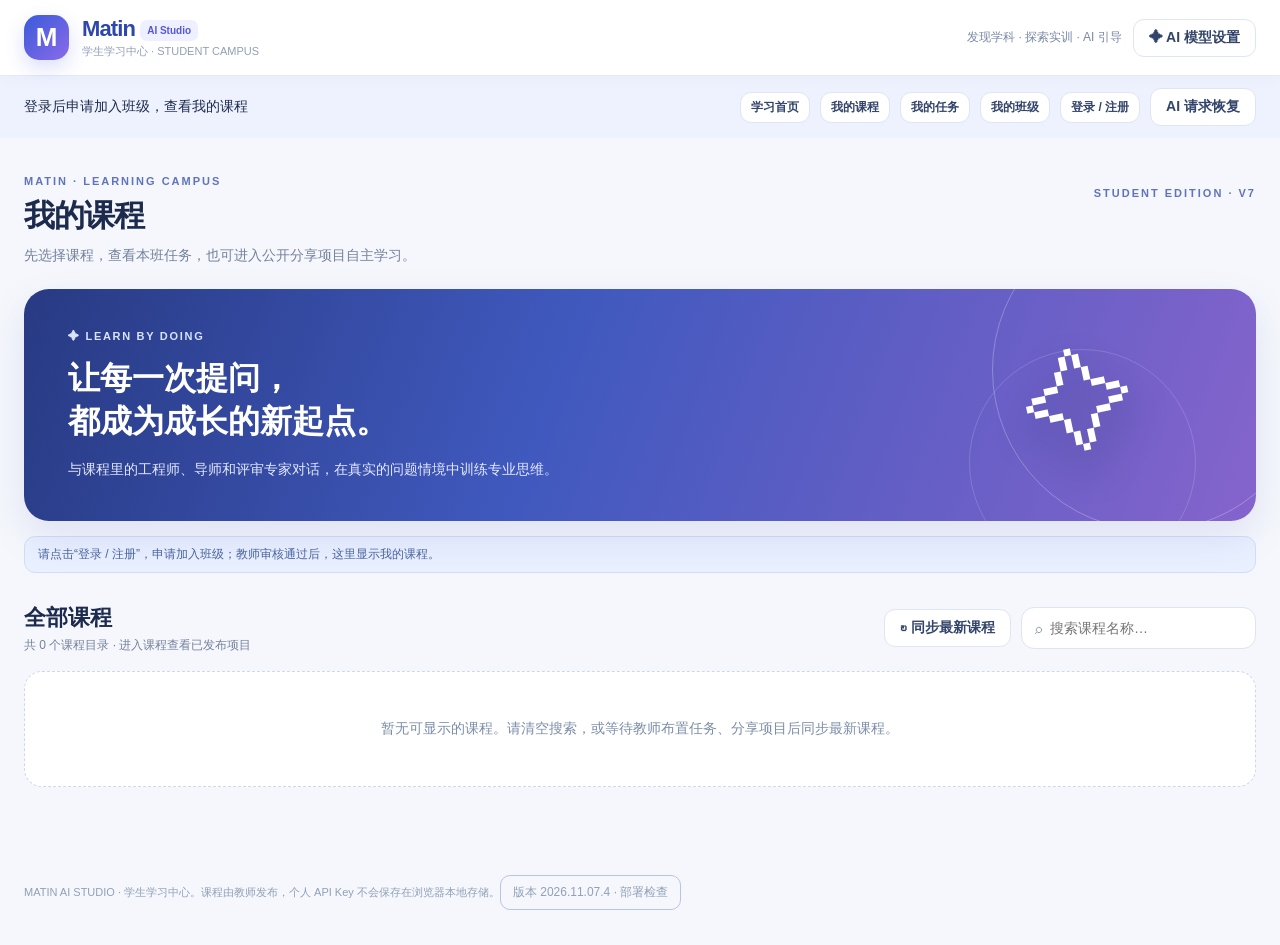
==== index.html @ a39abe10 "教师管理入口修复" ====
<!DOCTYPE html>
<html lang="zh-CN">
<head>
<meta charset="UTF-8"/><meta name="viewport" content="width=device-width,initial-scale=1"/>
<meta name="description" content="Matin AI Studio 学生课程中心：按学科选择课程，与 AI 教学角色交互学习"/>
<title>Matin AI Studio · 学生学习中心</title>
<style>
:root{--navy:#101a33;--indigo:#4a5de6;--violet:#7965e9;--teal:#069f9d;--bg:#f5f7fc;--line:#e4e9f5;--muted:#74829c;--ink:#1c2b4d;--white:#fff;--soft:#f1f4ff}
*{box-sizing:border-box}html{scroll-behavior:smooth}body{margin:0;background:var(--bg);color:var(--ink);font-family:Inter,-apple-system,BlinkMacSystemFont,"Segoe UI","Microsoft YaHei",sans-serif;font-size:14px}button,input,textarea,select{font:inherit}button{cursor:pointer}button:disabled{opacity:.5;cursor:not-allowed}a{text-decoration:none;color:inherit} .hidden{display:none!important}
#run-review-report[hidden],#run-review-notice[hidden],#submit-task-report[hidden]{display:none!important}
button:focus-visible,a:focus-visible,input:focus-visible,textarea:focus-visible,select:focus-visible{outline:3px solid #9daaff;outline-offset:2px}
.header{height:76px;background:#fff;border-bottom:1px solid var(--line);display:flex;align-items:center;justify-content:space-between;padding:0 max(24px,calc((100vw - 1380px)/2));gap:20px;position:sticky;top:0;z-index:20;box-shadow:0 6px 16px #202e4905}
.brand{display:flex;align-items:center;gap:13px}.brand-icon{width:45px;height:45px;background:linear-gradient(135deg,#385bda,#8b6aea);border-radius:15px;display:grid;place-items:center;color:#fff;font-size:26px;font-weight:900;box-shadow:0 8px 19px #4658e531}.brand strong{font-size:22px;letter-spacing:-.9px;color:#2d47ac}.brand strong small{font-size:10px;letter-spacing:0;background:#eef0ff;color:#5557d5;padding:5px 7px;border-radius:7px;vertical-align:middle}.brand-sub{font-size:11px;color:#91a0b5;margin-top:2px}.header-right{display:flex;align-items:center;gap:11px}.header-note{font-size:12px;color:#7888a4}.btn{display:inline-flex;align-items:center;justify-content:center;gap:8px;min-height:38px;padding:9px 15px;border-radius:11px;border:1px solid #dfe5f3;background:#fff;color:#33446b;font-weight:650;transition:.18s}.btn:hover{border-color:#bbc7f6;background:#f7f9ff;transform:translateY(-1px)}.btn.primary{background:#435be2;color:white;border-color:#435be2;box-shadow:0 7px 16px #435be225}.btn.primary:hover{background:#334ccd}.btn.soft{background:#eef1ff;color:#4558c9;border-color:#e3e7ff}.btn.tiny{font-size:12px;padding:6px 10px;min-height:31px}.btn.ghost{background:transparent;border:0;box-shadow:none}
.container{max-width:1380px;margin:auto;padding:34px 24px 80px}.page-intro{display:flex;align-items:flex-start;justify-content:space-between;gap:15px;margin-bottom:22px}.eyebrow{color:#6073bd;font-size:11px;letter-spacing:2px;font-weight:800;text-transform:uppercase}.page-intro h1{font-size:31px;letter-spacing:-1px;margin:7px 0}.page-intro p{color:var(--muted);margin:0;line-height:1.65}
.hero{position:relative;overflow:hidden;border-radius:25px;padding:38px 44px;min-height:224px;display:flex;align-items:center;justify-content:space-between;color:white;background:linear-gradient(110deg,#283a83 0%,#4059be 43%,#8564cc 100%);box-shadow:0 16px 38px #5262b322}.hero:before,.hero:after{content:"";position:absolute;border:1px solid #ffffff43;border-radius:50%;width:320px;height:320px;right:-58px;top:-80px}.hero:after{right:60px;top:60px;width:225px;height:225px;border-color:#ffffff28}.hero-copy{max-width:580px;position:relative;z-index:1}.hero-badge{font-size:11px;letter-spacing:1.7px;color:#d8e3ff;font-weight:800}.hero h2{font-size:32px;line-height:1.35;margin:14px 0}.hero p{color:#e4e9ff;line-height:1.8;max-width:490px;margin:0}.hero-art{font-size:110px;position:relative;z-index:1;text-shadow:0 20px 40px #0d204674;transform:rotate(-12deg);margin-right:75px}
.layout{display:grid;grid-template-columns:250px minmax(0,1fr);gap:24px;margin-top:30px}.subjects{position:sticky;top:99px;align-self:start;padding:20px 15px;background:white;border-radius:19px;border:1px solid var(--line);box-shadow:0 8px 30px #24366a08}.sidebar-title{display:flex;justify-content:space-between;padding:0 9px 15px;font-weight:850}.sidebar-title small{font-size:11px;color:#8e9bb5}.subject-list{display:flex;flex-direction:column;gap:6px}.subject-item{display:flex;align-items:center;justify-content:space-between;gap:10px;background:transparent;border:0;color:#687897;padding:12px;border-radius:11px;text-align:left;width:100%;font-weight:650}.subject-item:hover{background:#f4f6ff}.subject-item.active{background:#eaf0ff;color:#3652ce}.subject-item .subject-count{color:#8da0c4;font-size:11px;font-weight:750}.aside-info{margin-top:22px;border-top:1px solid var(--line);padding:18px 7px 1px;color:#7f8da7;font-size:12px;line-height:1.7}
.course-area{min-width:0}.courses-header{display:flex;align-items:center;justify-content:space-between;gap:15px;margin-bottom:17px;flex-wrap:wrap}.courses-header h2{font-size:22px;margin:0}.courses-header p{margin:4px 0 0;color:var(--muted);font-size:12px}.search{display:flex;align-items:center;gap:8px;background:#fff;border:1px solid #dde4f2;border-radius:13px;padding:0 13px;min-width:235px;color:#8190ab}.search input{border:0;outline:0;padding:12px 0;width:100%;background:transparent;color:#28375b}
.course-grid{display:grid;grid-template-columns:repeat(2,minmax(0,1fr));gap:18px}.course-card{background:white;border:1px solid var(--line);border-radius:19px;overflow:hidden;display:flex;flex-direction:column;box-shadow:0 6px 21px #1b2d6709;transition:.2s}.course-card:hover{transform:translateY(-3px);box-shadow:0 14px 30px #1b2d6715}.course-cover{min-height:134px;padding:18px 22px;background:linear-gradient(135deg,#4964df,#8076da);color:#fff;display:flex;flex-direction:column;justify-content:space-between}.course-card:nth-child(4n+2) .course-cover{background:linear-gradient(135deg,#0e9a9c,#4aa8c8)}.course-card:nth-child(4n+3) .course-cover{background:linear-gradient(135deg,#5862a6,#ab80ce)}.course-card:nth-child(4n+4) .course-cover{background:linear-gradient(135deg,#ba7463,#d19a71)}.cover-top{display:flex;justify-content:space-between;gap:8px;font-size:11px}.cover-tag{border:1px solid #ffffff66;background:#ffffff24;padding:5px 9px;border-radius:99px;max-width:80%;overflow:hidden;text-overflow:ellipsis;white-space:nowrap}.course-cover strong{font-size:20px;line-height:1.5;max-width:95%}.course-body{padding:19px 22px;flex:1;display:flex;flex-direction:column}.course-desc{font-size:13px;color:#667791;line-height:1.8;min-height:55px;margin:0 0 14px}.course-meta{display:flex;gap:15px;flex-wrap:wrap;color:#8b9ab1;font-size:12px}.course-foot{flex-wrap:wrap;margin-top:auto;padding-top:18px;display:flex;align-items:center;justify-content:space-between;gap:12px}.progress-text{flex-basis:100%;overflow-wrap:anywhere;font-size:12px;color:#7890a7}.empty{padding:48px;text-align:center;background:#fff;border:1px dashed #ccd8f0;border-radius:18px;color:#7c8da8;grid-column:1/-1}
.status-line{padding:9px 13px;margin:15px 0 0;background:#e9f0ff;border:1px solid #d1ddfb;color:#4a64a0;border-radius:11px;font-size:12px}.status-line.warning{background:#fff5e9;border-color:#f4ddbd;color:#986423}
.runtime-header{display:flex;align-items:center;justify-content:space-between;gap:15px;margin-bottom:20px}.runtime-header h2{font-size:22px;margin:3px 0 0}.runtime-header small{color:var(--muted)}.runtime-layout{display:grid;grid-template-columns:330px minmax(0,1fr);gap:22px;min-height:calc(100vh - 180px);align-items:start}.runtime-left{background:white;border:1px solid var(--line);border-radius:20px;padding:23px;display:flex;flex-direction:column;gap:19px;max-height:calc(100vh - 175px);overflow:auto;position:sticky;top:94px}.slot{border-bottom:1px solid #edf0f7;padding-bottom:18px}.slot:last-child{border:0;padding-bottom:0}.section-label{font-size:11px;color:#8c9bb3;font-weight:800;margin:0 0 9px;letter-spacing:.4px}.slot h3{font-size:17px;margin:0 0 9px}.slot p{line-height:1.85;color:#70809b;font-size:13px;margin:0}.role-card{background:linear-gradient(140deg,#edf1ff,#f3f5ff);border:1px solid #e4e8ff;border-radius:12px;padding:16px}.role-card h3{color:#344ab0}.progress-nodes{display:flex;flex-direction:column;gap:8px}.progress-node{border-radius:10px;background:#f6f8fc;padding:10px;font-size:12px;color:#73819b}.progress-node.current{background:#e9efff;color:#3a53bb;font-weight:800}.progress-node.done{background:#edf9f7;color:#117b73}.score-panel{background:#fbfcff;border:1px solid #e3e9fb;padding:14px;border-radius:13px}.score-large{font-size:29px;font-weight:900;color:#4157ce}.criteria{font-size:12px;line-height:1.8;color:#637393}.branches{display:flex;flex-direction:column;gap:9px}.branch{display:block;width:100%;text-align:left;padding:12px;background:#f2f6ff;color:#3356a5;border:1px solid #d8e3f8;border-radius:10px;font-size:12px;line-height:1.8}.branch small{display:block;font-size:11px;color:#7d91ac}.branch:not(:disabled):hover{background:#e3ebff}.branch:disabled{background:#f7f7f9;border-color:#eef0f4;color:#96a2b3}
.chat-shell{display:flex;flex-direction:column;background:white;border:1px solid var(--line);border-radius:20px;overflow:hidden;height:calc(100vh - 175px);min-height:610px;box-shadow:0 6px 30px #24366a08}.chat-top{padding:19px 22px;border-bottom:1px solid var(--line);display:flex;align-items:center;justify-content:space-between;gap:12px}.chat-title{display:flex;align-items:center;gap:12px}.chat-avatar{display:grid;place-items:center;width:38px;height:38px;border-radius:13px;color:white;font-size:20px;background:linear-gradient(135deg,#465de8,#9b78f0)}.chat-title strong{display:block}.chat-title small{font-size:11px;color:#91a0b5;margin-top:4px;display:block}.chat-feed{flex:1;min-height:220px;padding:21px;overflow:auto;display:flex;flex-direction:column;gap:19px;background:#f9faff}.msg{display:flex;flex-direction:column;align-items:flex-start;max-width:86%;gap:6px}.msg.user{align-self:flex-end;align-items:flex-end}.sender{font-size:11px;font-weight:800;color:#5f73ca;padding:0 5px}.msg-text{padding:12px 16px;white-space:pre-wrap;line-height:1.8;border-radius:15px 15px 15px 3px;background:#fff;border:1px solid #e6ebf6;color:#344365;overflow-wrap:anywhere;box-shadow:0 4px 11px #263a6710}.msg.user .msg-text{background:#4c5ee0;color:#fff;border-color:#4c5ee0;border-radius:15px 15px 3px 15px}.msg.system .msg-text{background:#eff5ff;color:#4b69a1;border:1px dashed #ccdaf7}.chat-form{padding:16px 20px;border-top:1px solid #e9edf6;background:white}.input-row{display:flex;align-items:flex-end;gap:9px}.input-row textarea{flex:1;resize:vertical;min-height:68px;max-height:145px;border-radius:12px;background:#fcfdff;border:1px solid #d9e2f1;padding:12px 14px;outline:none;color:#28385a}.input-row textarea:focus{border-color:#8296ef;box-shadow:0 0 0 3px #e4e9ff}.input-note{font-size:11px;color:#8c9bb2;line-height:1.6;margin:9px 0 0}
.modal-layer{position:fixed;inset:0;background:#0e1c39a8;display:grid;place-items:center;padding:16px;z-index:30}.modal{width:100%;max-width:520px;background:white;border:1px solid #e7eaf2;border-radius:22px;padding:24px;box-shadow:0 30px 90px #101a3355;max-height:95vh;overflow:auto}.modal h2{font-size:20px;margin:0 0 8px}.modal p{color:#7a8aa5;font-size:12px;line-height:1.7}.field{display:flex;flex-direction:column;gap:6px;margin:14px 0}.field label{font-size:12px;font-weight:750;color:#596a8b}.field input,.field select{padding:12px;border:1px solid #dce3f1;border-radius:10px;background:#fff;color:#283960;min-width:0;width:100%}.modal-footer{display:flex;justify-content:flex-end;gap:10px;flex-wrap:wrap;margin-top:22px}.toast{position:fixed;bottom:25px;right:25px;background:#18284d;color:#fff;padding:13px 20px;box-shadow:0 12px 25px #18284d40;max-width:min(460px,90vw);border-radius:12px;z-index:40;line-height:1.6}.help{font-size:12px;line-height:1.75;color:#8191ac}.student-foot{max-width:1380px;margin:0 auto 35px;padding:0 24px;color:#90a0b7;font-size:11px}
@media(max-width:950px){.course-grid{grid-template-columns:1fr}.layout{grid-template-columns:200px 1fr}.runtime-layout{grid-template-columns:1fr}.runtime-left{position:static;max-height:none}.chat-shell{height:640px}}
@media(max-width:650px){.header{padding:11px 14px;height:auto;flex-wrap:wrap}.brand-icon{width:38px;height:38px}.brand strong{font-size:19px}.brand-sub{font-size:9px}.header-note{display:none}.container{padding:20px 12px 55px}.page-intro h1{font-size:26px}.hero{padding:27px 23px;min-height:192px}.hero h2{font-size:25px}.hero-art{display:none}.layout{display:flex;flex-direction:column;gap:18px;margin-top:18px}.subjects{width:100%;position:static;padding:12px}.sidebar-title{padding:3px 8px 8px}.subject-list{flex-direction:row;overflow-x:auto;padding-bottom:4px}.subject-item{min-width:max-content;gap:9px}.aside-info{display:none}.course-grid{grid-template-columns:1fr}.runtime-header{flex-wrap:wrap}.runtime-left{padding:15px}.chat-shell{min-height:490px;height:70vh}.chat-feed{padding:14px}.msg{max-width:94%}.chat-top{padding:13px}.chat-form{padding:12px}.student-foot{padding:0 13px}}
.page-intro>div{min-width:0;flex:1}@media(max-width:650px){.page-intro>.eyebrow{display:none}.page-intro{margin-bottom:18px}.page-intro h1{font-size:27px}#screen-courses>.layout{margin-top:22px}}

/* Stage actions stay outside the scrolling transcript and the long evaluation sidebar. */
.chat-shell{min-height:640px}.chat-feed{min-height:100px}.chat-top,.chat-form,#learning-save-status,.stage-actions{flex-shrink:0}#learning-cloud{flex-shrink:0;max-height:160px;overflow:auto}
.stage-actions{position:relative;padding:12px 20px 16px;border-top:1px solid #dfe5f5;background:#f8faff;z-index:2}.stage-actions-heading{display:flex;align-items:center;justify-content:space-between;gap:12px;margin-bottom:8px}.stage-actions-heading strong{font-size:12px;color:#516381;overflow:hidden;text-overflow:ellipsis;white-space:nowrap;min-width:0}.stage-details-link{border:0;background:transparent;color:#465bc4;font-size:12px;padding:4px;white-space:nowrap}.stage-next-row{display:flex;align-items:center;gap:16px;justify-content:space-between}.stage-next-copy{min-width:0;flex:1}.stage-next-copy strong{display:block;font-size:14px;overflow-wrap:anywhere}.stage-next-note{color:#687b97;font-size:12px;line-height:1.65;margin:4px 0 0}.stage-next-button{flex-shrink:0;min-height:44px}.stage-feedback-button{border:0;background:transparent;color:#3d53bf;padding:5px 0 0;font-size:12px;text-decoration:underline}.stage-route-chooser{position:relative;flex-shrink:0}.stage-route-chooser>summary{list-style:none;cursor:pointer;user-select:none}.stage-route-chooser>summary::-webkit-details-marker{display:none}.stage-route-list{position:absolute;bottom:calc(100% + 10px);right:0;width:min(420px,calc(100vw - 72px));max-height:min(320px,45dvh);overflow:auto;background:#fff;border:1px solid #dce4f5;border-radius:13px;padding:10px;box-shadow:0 12px 36px #17274d33;display:grid;gap:8px}.stage-route-list .branch strong{display:block;font-size:13px;overflow-wrap:anywhere}.stage-route-list .branch:focus-visible{outline-offset:-3px}.stage-return-link{display:none}.stage-next-buttons{display:flex;gap:8px;flex-wrap:wrap}#stage-details,#run-stage-position{scroll-margin-top:180px}
@media(max-width:950px){.runtime-layout>.chat-shell{order:0}.runtime-layout>.runtime-left{order:1}.stage-return-link{display:inline-flex;align-self:flex-start}}
@media(max-width:650px){.chat-shell{min-height:620px;height:78dvh}.stage-actions{padding:10px 12px max(12px,env(safe-area-inset-bottom))}.stage-next-row{gap:8px;flex-wrap:wrap}.stage-next-copy{flex-basis:100%}.stage-next-button,.stage-route-chooser{width:100%}.stage-route-chooser>summary{width:100%}.stage-route-list{width:calc(100vw - 52px);max-height:35dvh}.stage-next-buttons{width:100%}.stage-next-buttons>.btn{flex:1}.stage-next-copy strong{font-size:13px}.stage-actions-heading{gap:5px}.input-row textarea{min-width:0}}
</style>
<style id="matin-roomy-chat">
/* Give reading a stable viewport; sync details and controls cannot squeeze it. */
.runtime-layout>.chat-shell{height:auto;min-height:max(760px,calc(100dvh - 140px))}
.chat-shell>.chat-feed{flex:1 0 auto;height:clamp(360px,52dvh,720px);min-height:360px}
.chat-shell>.chat-top{padding:10px 18px}
.chat-shell>#learning-save-status{padding:4px 18px!important;margin:0;font-size:11px;line-height:1.5}
.chat-shell>#learning-cloud{display:grid;grid-template-columns:minmax(0,1fr) auto;align-items:center;gap:4px 12px;padding:8px 18px;max-height:160px}
.chat-shell>#learning-cloud[hidden]{display:none}
.chat-shell>#learning-cloud p{margin:0;line-height:1.5}
.chat-shell>#learning-cloud>div{display:flex;gap:6px;flex-wrap:wrap;justify-content:flex-end}
.chat-shell>#learning-cloud button{margin:0}
.chat-shell>#learning-cloud>details{grid-column:1 / -1}
.chat-shell>#learning-cloud>#learning-cloud-compare{grid-column:1 / -1}
.chat-shell>#learning-cloud>details{font-size:11px}
.chat-shell>.chat-form{padding:12px 18px}
/* Status-only toast must not intercept the navigation below it. */
.toast{pointer-events:none}
@media(max-width:650px){
 .runtime-layout>.chat-shell{min-height:0;height:auto}
 .chat-shell>.chat-feed{height:clamp(320px,48dvh,520px);min-height:320px;padding:14px}
 .chat-shell>.chat-top{padding:10px 12px}
 .chat-shell>#learning-save-status{padding:4px 12px!important}
 .chat-shell>#learning-cloud{grid-template-columns:1fr;padding:8px 12px}
 .chat-shell>#learning-cloud>div{justify-content:flex-start}
 .chat-shell>.chat-form{padding:12px}
}
</style>
<meta name="matin-release" content="2026.11.07.4">
</head>
<body>
<header class="header"><a href="./index.html" class="brand"><div class="brand-icon">M</div><div><strong>Matin <small>AI Studio</small></strong><div class="brand-sub">学生学习中心 · STUDENT CAMPUS</div></div></a><div class="header-right"><span class="header-note">发现学科 · 探索实训 · AI 引导</span><button class="btn" type="button" id="settings-open">✦ AI 模型设置</button></div></header>
<main class="container">
<section id="screen-courses">
 <div class="page-intro"><div><span class="eyebrow">MATIN · LEARNING CAMPUS</span><h1 tabindex="-1">探索你的学习空间</h1><p>先选择课程，再进入老师发布的实训项目。</p></div><span class="eyebrow" style="margin-top:15px">STUDENT EDITION · V7</span></div>
 <div class="hero"><div class="hero-copy"><span class="hero-badge">✦ LEARN BY DOING</span><h2>让每一次提问，<br>都成为成长的新起点。</h2><p>与课程里的工程师、导师和评审专家对话，在真实的问题情境中训练专业思维。</p></div><div class="hero-art" aria-hidden="true">✧</div></div>
 <div id="catalog-status" class="status-line hidden"></div>
 <div class="layout"><aside class="subjects"><div class="sidebar-title">学科分类 <small id="subject-total"></small></div><div class="subject-list" id="subject-list"></div><div class="aside-info">课程由教师发布，学生可选择课程并参与学习，但不能在这里编辑剧本。</div></aside><section class="course-area"><div class="courses-header"><div><h2 id="course-title">全部实训课程</h2><p id="course-subtitle">挑选一门课程开始学习</p></div><div style="display:flex;gap:10px;align-items:center;flex-wrap:wrap"><button type="button" class="btn" id="refresh-courses" title="拉取老师刚发布的最新课程">↻ 同步最新课程</button><label class="search">⌕ <input id="course-search" type="search" aria-label="搜索课程" placeholder="搜索学科、课程或技能……" /></label></div></div><div class="course-grid" id="course-grid"></div></section></div>
</section>
<section id="screen-runtime" class="hidden">
 <div class="runtime-header"><div><span class="eyebrow">INTERACTIVE TRAINING</span><h2 id="run-project-title">实训课程</h2><small id="run-subject"></small><button type="button" class="btn tiny" id="open-teaching-files" hidden style="margin-top:8px">教学资料 ↓</button></div><button type="button" class="btn" id="back-courses">← 返回选课</button></div>
 <div class="runtime-layout"><aside class="runtime-left" id="stage-details"><div class="slot" id="student-teaching-files" hidden></div><button type="button" class="btn tiny stage-return-link" id="back-to-stage-actions">返回对话与下一步 ↓</button><div class="slot"><div class="section-label">当前学习阶段</div><h3 id="run-node-name" tabindex="-1"></h3><p id="run-student-task"></p><div id="run-stage-goals" class="pedagogy-goals"></div><p id="run-review-notice" class="help" hidden></p><button type="button" id="run-review-report" class="btn tiny" hidden>查看教师批阅</button></div><div class="slot"><div class="section-label">AI 角色导师</div><div class="role-card"><h3 id="run-role-name"></h3><p id="run-role-persona"></p></div></div><div class="slot"><div class="section-label">学习路径</div><div class="progress-nodes" id="run-progress"></div></div><div class="slot"><div class="section-label">✦ 本阶段学习评价</div><div class="score-panel" id="score-panel"><p>切换阶段或结束学习时自动获取反馈，也可点击下方按钮提前获取。评分仅作为学习建议。</p></div><button type="button" class="btn soft" style="width:100%;margin-top:10px" id="evaluate-button">✦ 获取 AI 学习反馈</button><button type="button" class="btn tiny" style="width:100%;margin-top:8px" id="learning-hint">获取补学提示</button></div><div class="slot"><button type="button" class="btn" id="export-report" style="width:100%">⇩ 导出我的学习报告</button><button type="button" class="btn primary" id="submit-task-report" style="width:100%;margin-top:10px" hidden>提交学习报告</button><p class="help" style="margin-top:9px">班级任务可主动提交报告供教师查看、批注。登录后，当前节点、完整对话、阶段评价和完成状态会自动同步到本人云端账号；换设备进入同一任务即可恢复。请在离开前确认“已同步云端”。未登录时仅保存在此浏览器。AI 评分不构成正式考试成绩；在线实验不替代教师或现场安全规程。</p></div></aside><section class="chat-shell"><div class="chat-top"><div class="chat-title"><div class="chat-avatar">✦</div><div><strong>AI 情境学习舱</strong><small id="run-model-tag">离线剧情体验</small></div></div><button type="button" class="btn tiny" id="restart-run">↻ 重新开始</button></div><p id="learning-save-status" class="help" role="status" style="padding:8px 20px;margin:0"></p><div class="chat-feed" id="chat-feed" aria-live="polite"></div><div id="learning-guide" class="learning-guide"></div><form class="chat-form" id="chat-form"><div class="input-row"><textarea rows="2" id="chat-input" placeholder="输入你的回答，或向导师提问……" maxlength="5000" aria-label="学生回答"></textarea><button class="btn primary" id="send-button" type="submit">发送 ↗</button></div><p class="input-note">Enter 发送 · Shift+Enter 换行。AI 会根据教师剧本引导学习，必要时请核对专业知识与安全要求。</p></form><nav class="stage-actions" aria-label="阶段学习导航"><div class="stage-actions-heading"><strong id="run-stage-position" tabindex="-1" aria-live="polite"></strong><button type="button" id="next-details" class="stage-details-link">阶段目标与反馈 ↗</button></div><div id="run-branches"></div></nav></section></div>
</section>
</main>
<footer class="student-foot">MATIN AI STUDIO · 学生学习中心。课程由教师发布，个人 API Key 不会保存在浏览器本地存储。</footer>
<div id="settings-modal" class="modal-layer hidden" role="dialog" aria-modal="true" aria-labelledby="settings-title"><div class="modal"><h2 id="settings-title">✦ 连接 AI 导师</h2><p>登录并通过入班审核后，可自动使用班级 AI。也可选择个人模型，或使用离线剧本。</p><div class="field"><label for="provider">选择 AI 服务</label><select id="provider"><option value="offline">离线剧本（免费，不调用 AI）</option><option value="gemini">Google Gemini · 自带 API Key</option><option value="deepseek">DeepSeek · 自带 API Key</option><option value="qwen">通义千问 · 自带 API Key</option><option value="classroom_auto">班级 AI · 按账号自动接入（推荐）</option><option value="classroom">独立旧版后台 · 访问码（高级）</option><option value="custom">自定义 OpenAI 兼容接口</option></select></div><div id="api-fields"><div class="field"><label for="api-model">模型名称</label><input id="api-model" type="text" placeholder="gemini-3.5-flash-lite" /></div><div class="field"><label for="api-key">临时 API Key（不会持久存储）</label><input id="api-key" type="password" autocomplete="off" placeholder="粘贴你自己的密钥" /></div><div class="field hidden" id="custom-wrap"><label for="custom-url">API Base URL</label><input id="custom-url" type="url" placeholder="https://provider.example/v1" /></div></div><p id="class-auto-note" class="hidden">在班级任务中自动确认使用权限，无需填写地址、访问码或个人密钥。请先完成邮箱验证及入班审核；结课后停止接入。公开项目须属于已加入的教学中班级；多个班级时按班级名称优先归入首个符合条件的班级。</p><div id="class-fields" class="hidden"><div class="field"><label for="class-url">教师后台地址</label><input id="class-url" type="url" placeholder="https://your-matin-api.onrender.com" /></div><div class="field"><label for="class-code">课堂访问码</label><input id="class-code" type="password" autocomplete="off" placeholder="向教师索取" /></div></div><div class="modal-footer"><button type="button" class="btn" id="settings-cancel">取消</button><button type="button" class="btn" id="settings-test">测试连接</button><button type="button" class="btn primary" id="settings-save">保存设置</button></div></div></div>
<div id="toast" class="toast hidden" role="status"></div>
<script src="./matin-config.js"></script>
<script src="./matin-math.js?v=2026.11.07.4"></script>
<script src="./matin-pedagogy.js?v=2026.11.07.4"></script>
<script src="./matin-long-context.js?v=2026.11.07.4"></script>
<script src="./matin-stage-feedback.js?v=2026.11.07.4"></script>
<script src="./matin-formula-input.js?v=2026.11.07.4"></script>
<script src="./matin-class-ai.js?v=2026.11.07.4"></script>
<script src="./matin-teaching-files.js?v=2026.11.07.4"></script>
<script src="./matin-student.js?v=2026.11.07.4"></script>
<script src="./matin-student-account.js?v=2026.11.07.4"></script>
<script src="./matin-report-drafts.js?v=2026.11.07.4"></script>
<script src="matin-report-files.js?v=20261029"></script>
<script src="./matin-task-reports.js?v=2026.11.07.4"></script>
<script src="./matin-tasks.js?v=2026.11.07.4"></script>
<script src="./matin-student-review-notice.js?v=2026.11.07.4"></script>
<script src="./matin-task-edit.js?v=2026.11.07.4"></script>
<script src="./matin-learning-sync.js?v=2026.11.07.4"></script>
<script src="./matin-student-home.js?v=2026.11.07.4"></script>
<script src="./matin-student-pages.js?v=2026.11.07.4"></script>
<script src="./matin-student-notifications.js?v=2026.11.07.4"></script>
<script src="./matin-gradebook.js?v=2026.11.07.4"></script>
<script>
(()=>{'use strict';
const $=id=>document.getElementById(id);const esc=s=>String(s??'').replace(/[&<>"']/g,c=>({'&':'&amp;','<':'&lt;','>':'&gt;','"':'&quot;',"'":'&#39;'}[c]));
let toastTimer;function notify(s){$('toast').textContent=s;$('toast').classList.remove('hidden');clearTimeout(toastTimer);toastTimer=setTimeout(()=>$('toast').classList.add('hidden'),4200)}
const defaults={gemini:'gemini-3.5-flash-lite',deepseek:'deepseek-chat',qwen:'qwen-plus',custom:''};
const endpoints={deepseek:'https://api.deepseek.com/chat/completions',qwen:'https://dashscope.aliyuncs.com/compatible-mode/v1/chat/completions'};
const config={provider:window.MATIN_CLOUD?.supabaseUrl?'classroom_auto':'offline',model:'',key:'',url:'',classUrl:'',classCode:''};
try{const saved=JSON.parse(localStorage.getItem('matin_studio_model_pref_v2')||'{}');if(['offline','gemini','deepseek','qwen','classroom','classroom_auto','custom'].includes(saved.provider)){config.provider=saved.provider==='classroom'&&!saved.legacyClassroom&&window.MATIN_CLOUD?.supabaseUrl?'classroom_auto':saved.provider;config.model=saved.model||defaults[saved.provider]||'';config.url=saved.url||'';config.classUrl=saved.classroomUrl||'';}}catch{}
const demoCatalog=[
{ id:'sample-mat',title:'熔窑冷修模拟实训导师',category:'材料/工程',desc:'从安全技术交底到技术方案评审，跟随不同工程角色完成情境学习。',objective:'训练材料工程中的现场风险识别、施工方案论证与表达能力。',startNodeId:'mat-1',nodes:[{id:'mat-1',name:'阶段一：安全技术交底',roleName:'安全督导员·赵科长',persona:'严谨负责，善于追问证据，不会代替学生回答。',context:'冷修作业开始前，需确认作业现场安全条件。',studentTask:'描述如何组织现场风险排查、安全交底和开工确认。',greeting:'你好，进入安全交底阶段。请先说说你认为最需要识别的现场风险。',rubric:'危险源识别、审批确认、现场复核、应急准备',hints:'我们可以先考虑现场危险源有哪些。',keywords:'风险,审批',passScore:'75',scriptRules:'风险=>能进一步说明应如何核查和记录危险源吗？'},{id:'mat-2',name:'阶段二：损毁勘验与方案制定',roleName:'总工程师·张工',persona:'关注技术证据、工程可行性和风险评估。',context:'耐火结构观察到局部损伤，需要制定经过专业审核的方案。',studentTask:'说明现场损伤记录、原因分析与方案评审流程。',greeting:'请说明进入勘验阶段后，你打算优先收集哪些证据？',rubric:'现象记录、原因分析、方案比选、审核复核',passScore:'75'}],edges:[{id:'mat-edge',from:'mat-1',to:'mat-2',condition:'always',keyword:'',label:'通过后继续'}]},
{id:'sample-auto',title:'电机控制与 SVPWM 实训',category:'自动化/控制',desc:'在电机低速振动情境下，逐步分析 PWM 死区、输出电压偏差和验证思路。',objective:'掌握控制系统问题分析与技术表达。',startNodeId:'auto-1',nodes:[{id:'auto-1',name:'SVPWM 死区效应分析',roleName:'控制算法导师·李博士',persona:'鼓励学生先提出假设再进行验证。',context:'逆变器低速运行时出现转矩脉动。',studentTask:'解释死区时间对输出电压的潜在影响，并提出排查思路。',greeting:'电机低速运行时出现明显抖动，你觉得我们应该先关注哪一个控制参数？',rubric:'死区时间、电压误差、验证方法',passScore:'75',hints:'可以从互补开关管的死区设置入手。'}],edges:[]}
];
let courseGroups=[],publishedGroups=[],selectedGroup=null,homeMode=false,catalogRequest=0,catalogLoading=false,activeTask=null,activeReviewKey="";
let courses=[],category='全部',search='',active=null,runNode=null,visited=[],messages=[],evalResult=null,completion=false,busy=false,evalBusy=false,controller=null,visitId=0,evaluationController=null,evaluations=[],pendingRequest='',saveFailed=false,activeLearningKey=null;
const safeText=(v,limit=12000)=>typeof v==='string'?v.slice(0,limit):'';
function normalize(raw){if(!raw||typeof raw!=='object'||!Array.isArray(raw.nodes)||!raw.nodes.length||raw.nodes.length>50)return null;
const nodes=raw.nodes.filter(n=>n&&typeof n==='object').slice(0,50).map((n,i)=>({id:safeText(n.id,100)||'node-'+i,name:safeText(n.name,150)||'任务阶段',roleName:safeText(n.roleName,150)||'AI 导师',persona:safeText(n.persona,1200),context:safeText(n.context,2500),studentTask:safeText(n.studentTask,1800),greeting:safeText(n.greeting,1800),rubric:safeText(n.rubric,2500),hints:safeText(n.hints,1800),...(typeof n.preparation==='string'?{preparation:safeText(n.preparation,2500)}:{}),...(typeof n.guideSteps==='string'?{guideSteps:safeText(n.guideSteps,2500)}:{}),...(typeof n.workedExample==='string'?{workedExample:safeText(n.workedExample,4000)}:{}),keywords:safeText(n.keywords,500),scriptRules:safeText(n.scriptRules,4000),passScore:Math.max(0,Math.min(100,Number(n.passScore)||75)),...(typeof n.learningMode==='string'?{learningMode:MatinPedagogy.mode(n),passScore:MatinPedagogy.threshold(n)}:{}),...(typeof n.requiredPoints==='string'?{requiredPoints:safeText(n.requiredPoints,15000)}:{}),...(typeof n.extensionPoints==='string'?{extensionPoints:safeText(n.extensionPoints,15000)}:{})}));
const ids=new Set(nodes.map(n=>n.id));const edges=(Array.isArray(raw.edges)?raw.edges:[]).slice(0,150).filter(e=>e&&ids.has(e.from)&&ids.has(e.to)).map((e,i)=>({id:safeText(e.id,100)||'edge-'+i,from:e.from,to:e.to,condition:['always','keyword','score_gte','score_lt'].includes(e.condition)?e.condition:'always',keyword:safeText(e.keyword,100),label:safeText(e.label,120)}));
return {...(raw.teachingFiles?.length?{teachingFiles:MatinTeachingFiles.normalize(raw.teachingFiles,false)}:{}),id:safeText(raw.id,120)||'course-'+Math.random().toString(36).slice(2),title:safeText(raw.title,150)||'未命名课程',category:safeText(raw.category,90)||'未分类',desc:safeText(raw.desc,1500),objective:safeText(raw.objective,1800),nodes,edges,startNodeId:ids.has(raw.startNodeId)?raw.startNodeId:nodes[0].id};}
async function loadCatalog({refreshMembership=false}={}){
const request=++catalogRequest;catalogLoading=true;courseGroups=[];publishedGroups=[];homeMode=false;
const cloudUrl=String(window.MATIN_CLOUD?.supabaseUrl||'').trim().replace(/\/+$/,'');
if(cloudUrl){
if(window.MatinStudent?.mine()){
 homeMode=true;courses=[];courseGroups=[];
 renderLibrary();
 try{
  if(!MatinStudent.signedIn){$('catalog-status').textContent='请点击“登录 / 注册”，申请加入班级；教师审核通过后，这里显示我的课程。';}
  else{const owner=MatinStudent.userId,classId=MatinStudent.classId;
   if(refreshMembership)await MatinStudent.refreshMembership().catch(()=>{});
   if(request!==catalogRequest||owner!==MatinStudent.userId)return;
   const [data]=await Promise.all([MatinStudent.api('catalog',classId?{class_id:classId}:{}),MatinTasks.loadStudent()]);
   if(request!==catalogRequest||owner!==MatinStudent.userId||classId!==MatinStudent.classId)return;
   courses=(data.projects||[]).map(normalize).filter(Boolean);const ids=new Set(courses.map(c=>c.id));
   publishedGroups=(data.groups||[]).map(g=>({id:g.id,name:g.name,project_ids:g.project_ids.filter(id=>ids.has(id))})).filter(g=>g.project_ids.length);
   $('catalog-status').textContent=classId?'我的课程 · 当前班级的学习任务与公开分享项目':'我的课程 · 已加入班级的学习任务与公开分享项目';
  }
 }catch(e){if(request!==catalogRequest)return;$('catalog-status').textContent='我的课程加载失败：'+e.message;}
 catalogLoading=false;
 document.querySelector('.page-intro p').textContent='先选择课程，查看本班任务，也可进入公开分享项目自主学习。';
 $('catalog-status').className='status-line';document.querySelector('.page-intro h1').textContent='我的课程';renderLibrary();return;
}
try{
const params=new URLSearchParams(location.hash.slice(1));
const isHome=params.has('teacher');homeMode=isHome;
const token=params.get(isHome?'teacher':'course')||'';
if(!/^[a-f0-9]{64}$/.test(token)){courses=[];$('catalog-status').textContent='请使用教师分享的课程链接进入。这里不展示公开课程列表。';$('catalog-status').className='status-line';catalogLoading=false;renderLibrary();return;}
const resp=await fetch(cloudUrl+'/functions/v1/matin-courses',{method:'POST',headers:{'Content-Type':'application/json'},body:JSON.stringify({action:isHome?'teacher_home':'student',token}),cache:'no-store',signal:AbortSignal.timeout(20000)});
const data=await resp.json();if(!resp.ok||!data.ok||!Array.isArray(data.projects))throw Error(data.error||'课程加载失败');courses=data.projects.map(normalize).filter(Boolean);
if(isHome){const validIds=new Set(courses.map(p=>p.id)),assigned=new Set();
 courseGroups=(Array.isArray(data.groups)?data.groups:[]).filter(g=>g&&typeof g.id==='string'&&typeof g.name==='string'&&Array.isArray(g.project_ids)).map(g=>{const ids=g.project_ids.filter(id=>validIds.has(id)&&!assigned.has(id));ids.forEach(id=>assigned.add(id));return {id:g.id,name:g.name,project_ids:ids};}).filter(g=>g.project_ids.length);
 const rest=courses.filter(p=>!assigned.has(p.id)).map(p=>p.id);if(rest.length)courseGroups.push({id:'ungrouped',name:'未归类项目',project_ids:rest});
 if(selectedGroup&&!courseGroups.some(g=>g.id===selectedGroup))selectedGroup=null;
}
$('catalog-status').textContent=isHome?'公开课程分享页 · 选择课程后浏览公开项目，自主学习':'已打开教师分享的课程 · 内容以教师发布的版本为准';
 document.querySelector('.page-intro h1').textContent=isHome?'公开课程分享页':'探索你的学习空间';
 if(isHome)document.querySelector('.page-intro p').textContent='这里展示教师公开分享的课程项目，供自主学习。班级任务请进入“学习首页”，登录学生账号后查看。';
 document.querySelector('.brand').href='./index.html'+location.hash;$('catalog-status').className='status-line';
}catch(e){courses=[];$('catalog-status').textContent='无法打开课程：'+e.message+'。请联系教师取得有效链接。';$('catalog-status').className='status-line warning';}
catalogLoading=false;renderLibrary();return;}
try{const resp=await fetch('./catalog.json',{cache:'no-store'});if(!resp.ok)throw Error('HTTP '+resp.status);const file=await resp.json();if(file.format!=='matin-studio-catalog'||!Array.isArray(file.projects)||file.projects.length>100)throw Error('课程文件格式错误');courses=file.projects.filter(p=>p&&p.published!==false).map(normalize).filter(Boolean);$('catalog-status').textContent='当前为离线课程库模式；启用 Supabase 后教师可一键发布，无需再上传 catalog.json。';$('catalog-status').className='status-line';}
catch(e){courses=demoCatalog.map(normalize).filter(Boolean);$('catalog-status').textContent='当前显示内置体验课程。尚未配置云端或有效的 catalog.json（'+e.message+'）。';$('catalog-status').className='status-line warning';}catalogLoading=false;renderLibrary();}
const visibleProjects=()=>homeMode?courses.filter(p=>courseGroups.find(g=>g.id===selectedGroup)?.project_ids.includes(p.id)):courses;
const subjects=()=>['全部',...new Set(visibleProjects().map(c=>c.category))];
const myCatalog=()=>!!(homeMode&&window.MatinStudent?.mine()&&MatinStudent.signedIn);
const classTasks=()=>myCatalog()?MatinTasks.studentState().tasks.filter(t=>!MatinStudent.classId||t.class_id===MatinStudent.classId):[];
function mergeTaskGroups(){
 const groups=new Map(publishedGroups.map(g=>[g.id,{...g,project_ids:[...g.project_ids]}]));
 for(const t of classTasks())if(t.course_id&&t.course_name&&!groups.has(t.course_id))groups.set(t.course_id,{id:t.course_id,name:t.course_name,project_ids:[]});
 courseGroups=[...groups.values()];
 if(selectedGroup&&!groups.has(selectedGroup)&&!catalogLoading)selectedGroup=null;
}
const taskSection=document.createElement('section');taskSection.id='course-task-section';taskSection.hidden=true;
taskSection.innerHTML='<h3>班级学习任务</h3><p class="help">与“我的任务”同步，含已提交任务。学习后提交报告供教师查看；逾期仍可补交。旧版自报完成不等于提交报告。</p><p id="course-task-status" role="status"></p><div id="course-task-list"></div>';
$('course-grid').before(taskSection);
const projectHeading=document.createElement('h3');projectHeading.textContent='公开分享项目 · 自主学习';projectHeading.hidden=true;$('course-grid').before(projectHeading);
const linkedPublic=document.createElement('details');linkedPublic.id='course-linked-public';linkedPublic.hidden=true;
linkedPublic.innerHTML='<summary></summary><p class="help">这些项目已布置为上方班级任务，请优先从任务入口学习并提交报告。以下公开版本用于自主学习，学习记录独立保存，不会计入班级任务的提交。</p><div id="course-linked-public-grid" class="course-grid"></div>';$('course-grid').after(linkedPublic);
let linkedPublicGroup=null;
const taskWarning=document.createElement('p');taskWarning.id='course-task-warning';taskWarning.className='status-line warning';taskWarning.hidden=true;$('catalog-status').after(taskWarning);
const taskStyle=document.createElement('style');taskStyle.textContent='#course-task-list{display:grid;grid-template-columns:repeat(2,minmax(0,1fr));gap:18px}#course-task-section{margin:8px 0 30px}#course-task-section h3{margin-top:0}#course-task-status{color:#6073a1;font-size:13px}#course-task-section .help{line-height:1.7;margin-bottom:16px}.course-area{min-width:0}.course-card{overflow-wrap:anywhere}@media(max-width:750px){#course-task-list{grid-template-columns:1fr}}';document.head.append(taskStyle);
taskStyle.textContent+='#course-grid[hidden]{display:none!important}#course-linked-public{margin:24px 0;border:1px solid #dce4f4;border-radius:14px;padding:16px;background:#fff}#course-linked-public[hidden]{display:none}#course-linked-public summary{cursor:pointer;color:#52678e;font-weight:600;font-size:14px;line-height:1.7}#course-linked-public .help{line-height:1.7;margin:14px 0}#course-linked-public-grid{display:grid;grid-template-columns:repeat(2,minmax(0,1fr));gap:18px}#course-linked-public-grid .course-cover{min-height:120px}@media(max-width:750px){#course-linked-public-grid{grid-template-columns:1fr}}';
window.addEventListener('matin-student-tasks-changed',()=>{if(myCatalog()&&!catalogLoading)renderLibrary();});
const groupBack=document.createElement('button');groupBack.type='button';groupBack.id='back-course-groups';groupBack.className='btn';groupBack.textContent='← 返回课程列表';$('course-title').before(groupBack);
groupBack.onclick=()=>{selectedGroup=null;category='全部';search='';$('course-search').value='';renderLibrary();};
function renderGroupLibrary(){
 if(catalogLoading){$('course-title').textContent='课程目录';$('course-subtitle').textContent='正在同步课程与班级任务…';$('course-grid').innerHTML='<p class="empty" role="status">正在读取课程…</p>';return;}
 const term=search.trim().toLocaleLowerCase(),tasks=classTasks();
 const list=courseGroups.filter(g=>g.name.toLocaleLowerCase().includes(term)||tasks.some(t=>t.course_id===g.id&&[t.title,t.project_title,t.class_name].some(x=>String(x||'').toLocaleLowerCase().includes(term))));
 $('course-title').textContent='全部课程';$('course-subtitle').textContent='共 '+list.length+' 个课程目录 · '+(myCatalog()?'进入课程查看班级任务与学习项目':'进入课程查看已发布项目');
 $('course-grid').innerHTML=list.map(g=>{const own=tasks.filter(t=>t.course_id===g.id),pending=own.filter(t=>t.status!=='submitted'&&(window.MatinTasks?.studentState().reports_version===1||t.status!=='completed')).length;return '<article class="course-card"><div class="course-cover"><div class="cover-top"><span class="cover-tag">课程</span></div><strong>'+esc(g.name)+'</strong></div><div class="course-body"><p class="course-desc">'+(myCatalog()?own.length+' 个班级任务 · '+pending+' 个待完成<br>'+g.project_ids.length+' 个公开分享项目':g.project_ids.length+' 个已发布实训项目')+'</p><div class="course-foot"><button type="button" class="btn primary tiny" data-open-group="'+esc(g.id)+'">进入课程 ↗</button></div></div></article>';}).join('')||'<div class="empty">暂无可显示的课程。请清空搜索，或等待教师布置任务、分享项目后同步最新课程。</div>';
}

function renderLibrary(){const mine=myCatalog();if(mine)mergeTaskGroups();const root=homeMode&&!selectedGroup,view=mine?MatinStudent.view:'courses',home=mine&&root&&view==='home',coursesView=!mine||view==='courses';
 window.MatinStudentHome?.setView(home);
 window.MatinStudentPages?.setView(mine&&view==='tasks');
 $('student-classes')?.classList.toggle('hidden',!mine||view!=='classes');
 document.querySelector('#screen-courses .layout').classList.toggle('hidden',!coursesView);
 $('catalog-status').classList.toggle('hidden',!coursesView);
 document.querySelector('#screen-courses .hero').classList.toggle('hidden',mine);
 if(mine){document.querySelector('.page-intro h1').textContent=({home:'学习首页',courses:'我的课程',tasks:'我的任务',classes:'我的班级'})[view];const className=MatinStudent.membershipState().data?.classes.find(c=>c.id===MatinStudent.classId)?.name;document.querySelector('.page-intro p').textContent=home?'查看待办，接着上次的进度学习。':view==='tasks'?'集中管理学习任务，继续学习、提交报告并查看反馈。':view==='classes'?'查看已加入的班级和申请结果，按班级进入课程与任务。':className?'当前班级：'+className+' · 选择课程，查看班级任务与学习项目。':'按课程查看班级任务与学习项目，选择一门课程开始学习。';}
 if(linkedPublicGroup!==selectedGroup||!mine||root){linkedPublic.open=false;linkedPublicGroup=selectedGroup;}
 linkedPublic.hidden=true;$('course-linked-public-grid').replaceChildren();$('course-grid').hidden=false;
 taskSection.hidden=!mine||root;projectHeading.hidden=!mine||root;
 const taskState=mine?MatinTasks.studentState():null;
 taskWarning.hidden=!mine||!coursesView||catalogLoading||taskState.loading||(!taskState.error&&taskState.catalog_version===1);
 taskWarning.textContent=mine?(taskState.error||'班级任务目录尚未升级，请联系教师运行本次 SQL；现有任务仍可从“我的任务”打开。'):'';
 groupBack.classList.toggle('hidden',!homeMode||root);groupBack.textContent=mine?'← 返回我的课程':'← 返回课程列表';document.querySelector('.subjects').hidden=root||mine;document.querySelector('.layout').style.gridTemplateColumns=root||mine?'1fr':'';
$('course-search').placeholder=mine?(root?'搜索课程或任务…':'搜索任务、项目或班级…'):root?'搜索课程名称…':'搜索学科、项目或技能…';$('course-search').setAttribute('aria-label',mine?'搜索课程与任务':root?'搜索课程':'搜索项目');$('back-courses').textContent=mine?(view==='tasks'?'← 返回我的任务':view==='classes'?'← 返回我的班级':home?'← 返回学习首页':root?'← 返回我的课程':'← 返回课程任务'):homeMode?'← 返回项目列表':'← 返回项目';
if(root){renderGroupLibrary();return;}let all=subjects();if(!all.includes(category))category='全部';$('subject-total').textContent=(all.length-1)+' 类';$('subject-list').innerHTML=all.map(s=>`<button type="button" class="subject-item ${s===category?'active':''}" data-subject="${esc(s)}"><span>${s==='全部'?'▦ ': '◇ '}${esc(s)}</span><span class="subject-count">${visibleProjects().filter(c=>s==='全部'||c.category===s).length}</span></button>`).join('');
const term=search.toLocaleLowerCase();const list=visibleProjects().filter(c=>(category==='全部'||c.category===category)&&(!term||[c.title,c.category,c.desc,c.objective].some(x=>x.toLocaleLowerCase().includes(term))));$('course-title').textContent=homeMode?(courseGroups.find(g=>g.id===selectedGroup)?.name||'实训项目'):(category==='全部'?'实训项目':category);$('course-subtitle').textContent=`共 ${list.length} 个已发布项目 · 选择项目开始学习`;
const linkedIds=new Set(mine?classTasks().filter(t=>t.course_id===selectedGroup).map(t=>t.project_id):[]),standalone=list.filter(p=>!linkedIds.has(p.id)),linked=list.filter(p=>linkedIds.has(p.id));
if(mine){const tasks=classTasks().filter(t=>t.course_id===selectedGroup&&[t.title,t.project_title,t.class_name,t.instructions].some(x=>String(x||'').toLocaleLowerCase().includes(term)));
 MatinTasks.renderStudent($('course-task-list'),tasks);$('course-task-status').textContent=taskState.error||taskState.message||'';
 $('course-subtitle').textContent=tasks.length+' 个班级任务'+(standalone.length?' · '+standalone.length+' 个补充自学项目':'');
 projectHeading.textContent='补充自学项目（'+standalone.length+'）';projectHeading.hidden=!standalone.length;
 linkedPublic.hidden=!linked.length;linkedPublic.querySelector('summary').textContent='已关联任务的公开版本 · 自主学习（'+linked.length+'）';
}
const projectCards=items=>items.map((c,i)=>{let saved=readLearning(c),p=saved.record;return `<article class="course-card"><div class="course-cover"><div class="cover-top"><span class="cover-tag">◇ ${esc(c.category)}</span><span>SCENARIO ${String(i+1).padStart(2,'0')}</span></div><strong>${esc(c.title)}</strong></div><div class="course-body"><p class="course-desc">${esc(c.desc||c.objective||'跟随 AI 导师完成课程情境学习。')}</p><div class="course-meta"><span>◎ ${c.nodes.length} 个任务节点</span><span>⌁ ${c.edges.length} 条学习路径</span></div><div class="course-foot"><span class="progress-text">${saved.error?esc(saved.error):p?(p.completion?'已完成 · ':'学习中 · ')+esc(p.nodeName):saved.legacy?'旧版仅有阶段摘要，需重新开始':'尚未开始'}</span><button class="btn primary tiny" data-open-course="${esc(c.id)}">${saved.error?'重新开始':p?(p.completion?'查看学习记录':'继续学习'):'开始学习'} ↗</button>${p?`<button class="btn tiny" data-restart-course="${esc(c.id)}">重新开始</button>`:''}</div></div></article>`;}).join('')||'<div class="empty">当前没有可显示的课程。教师发布课程后，点击「同步最新课程」；也可清空搜索或切换分类。</div>';
$('course-grid').innerHTML=projectCards(mine?standalone:list);if(mine){$('course-grid').hidden=!standalone.length;$('course-linked-public-grid').innerHTML=linked.length?projectCards(linked):'';}
}
// Learning records never include API settings, credentials or share tokens.
function learningKey(id){return 'matin_learning_v1_'+encodeURIComponent(String(window.MATIN_CLOUD?.supabaseUrl||'').trim().replace(/\/+$/,'')||'offline')+'_'+(window.MatinStudent?.signedIn?MatinStudent.userId+'_':'')+encodeURIComponent(id)}
function validEvaluation(v){return v&&Number.isFinite(v.score)&&v.score>=0&&v.score<=100&&typeof v.feedback==='string'&&typeof v.nextStep==='string'&&Array.isArray(v.criteria)&&v.criteria.every(x=>x&&typeof x.name==='string'&&typeof x.comment==='string'&&typeof x.met==='boolean')}
function readLearning(c,key=learningKey(c.id)){
 try{const raw=localStorage.getItem(key);if(!raw)return {legacy:!window.MatinStudent?.signedIn&&!!localStorage.getItem('matin_v6_progress_'+c.id)};
 return validateLearning(c,JSON.parse(raw));
 }catch{return {error:'学习记录无法读取，请确认后重新开始'}}
}
function validateLearning(c,r){try{const ids=new Set(c.nodes.map(n=>n.id));
 if(r.version!==1||r.projectId!==c.id||typeof r.snapshot!=='string')throw Error();
 if(r.snapshot!==JSON.stringify(c))return {error:'项目内容已更新，旧记录需重新开始'};
 if(!ids.has(r.nodeId)||!Array.isArray(r.visited)||!r.visited.length||!r.visited.every(id=>ids.has(id))||r.visited.at(-1)!==r.nodeId||!Array.isArray(r.messages)||!r.messages.every(m=>m&&ids.has(m.nodeId)&&['user','assistant','system'].includes(m.role)&&['text','sender','at'].every(k=>typeof m[k]==='string'))||typeof r.completion!=='boolean'||typeof r.draft!=='string'||!Number.isFinite(r.at)||!Array.isArray(r.evaluations)||!r.evaluations.every(e=>e&&ids.has(e.nodeId)&&validEvaluation(e.result))||r.evalResult!==null&&!validEvaluation(r.evalResult)||!['','reply','evaluation'].includes(r.pending))throw Error();
 return {record:r};
 }catch{return {error:'学习记录无法读取，请确认后重新开始'}}
}
function taskReadOnly(){return !!activeTask&&(!!activeTask.class_ended_at||!!window.MatinTasks?.studentState().tasks.find(t=>t.id===activeTask.id)?.class_ended_at);}
function freezeTeaching(){if(!active||!taskReadOnly()||activeTask?.closureHandled)return;activeTask={...activeTask,class_ended_at:activeTask.class_ended_at||true,closureHandled:true};stopRequests();MatinLearningSync.markReadOnly();renderRuntime();}
function rememberProgress(){if(!active||!runNode)return;
 const record={version:1,projectId:active.id,snapshot:JSON.stringify(active),nodeId:runNode.id,nodeName:runNode.name,visited,messages,evalResult,evaluations,completion,draft:$('chat-input').value,pending:pendingRequest,at:Date.now()};
 try{localStorage.setItem(activeLearningKey||learningKey(active.id),JSON.stringify(record));saveFailed=false;$('learning-save-status').textContent='✓ 本机学习副本已保存 · '+new Date().toLocaleTimeString('zh-CN');}
 catch{if(!saveFailed)notify('学习记录保存失败，请及时导出学习报告');saveFailed=true;$('learning-save-status').textContent='保存失败：浏览器存储不可用或空间不足。请导出学习报告，关闭页面可能丢失本次进度。';}
 window.MatinLearningSync.queue(record);
}
function stopRequests(){window.MatinStageFeedback.cancel();window.MatinFormulaInput?.close();visitId++;controller?.abort();evaluationController?.abort();controller=null;evaluationController=null;busy=false;evalBusy=false;pendingRequest='';}
function showCourses(){stopRequests();if(active)rememberProgress();active=null;activeTask=null;$('screen-courses').classList.remove('hidden');$('screen-runtime').classList.add('hidden');renderLibrary();window.scrollTo(0,0)}
window.MatinTaskOpen=(p,task)=>{const c=normalize(p);if(!c||!task?.id)throw Error('任务项目内容无效');if(active)rememberProgress();return startLearning(c,false,task);};
function startCourse(id,restart=false){const c=courses.find(x=>x.id===id);if(c)return startLearning(c,restart,null);}
let openingLearning=false;
async function startLearning(c,restart=false,task=null){if(openingLearning)return false;openingLearning=true;const navigationRevision=window.MatinStudent?.navigationRevision;$('screen-runtime').inert=true;try{
 const key=learningKey(c.id)+(task?':task:'+encodeURIComponent(task.id):'');let saved=readLearning(c,key);
 // One-time compatibility with records written before task-specific storage existed.
 // Only a previously started task and an exactly matching snapshot can reuse that record.
 if(task&&task.status!=='pending'&&!saved.record&&!saved.error){const previous=readLearning(c);if(previous.record)saved=previous;}
 if(active){stopRequests();rememberProgress();}
 let oldRaw=null;try{oldRaw=localStorage.getItem(key);}catch{}
 const cloud=await MatinLearningSync.prepare({key,projectId:c.id,taskId:task?.id,local:saved.record||null,reload:()=>{stopRequests();active=null;return startLearning(c,false,task);}});
 if(navigationRevision!==window.MatinStudent?.navigationRevision){MatinLearningSync.cancel();return false;}
 if(cloud.class_ended_at&&task){task={...task,class_ended_at:cloud.class_ended_at};restart=false;}
 if(cloud.record){saved=validateLearning(c,cloud.record);try{localStorage.setItem(key,JSON.stringify(cloud.record));}catch{}}
 if((restart||saved.error)&&!confirm((saved.error?saved.error+'。':'')+'重新开始将替换本次学习的旧对话、阶段评价和进度；如需保留，请先导出报告。确认重新开始吗？')){try{if(oldRaw)localStorage.setItem(key,oldRaw);else localStorage.removeItem(key);}catch{}MatinLearningSync.cancel();if(active)renderRuntime();return false;}
 MatinLearningSync.accept();
 stopRequests();active=c;activeTask=task;activeReviewKey=task?.review_status==='revision_required'?String(task.submission_version)+':'+task.feedback_revision:'';activeLearningKey=key;saveFailed=false;
 const r=!restart&&!saved.error?saved.record:null;
 runNode=c.nodes.find(n=>n.id===(r?r.nodeId:c.startNodeId))||c.nodes[0];visited=r?r.visited:[runNode.id];messages=r?r.messages:[];evalResult=r?r.evalResult:null;evaluations=r?r.evaluations:[];completion=r?r.completion:false;if(task?.review_status==='revision_required')completion=false;$('chat-input').value=r?r.draft:'';
 $('screen-courses').classList.add('hidden');$('screen-runtime').classList.remove('hidden');
 if(!r&&!taskReadOnly())post('assistant',runNode.greeting,runNode.roleName);
 else if(r?.pending&&!taskReadOnly())post('system','上次的 AI 请求未完成，已有对话已恢复。请打开账号栏的“AI 请求恢复”查询原回复；系统不会自动重新调用模型。','恢复提示');
 rememberProgress();renderRuntime();window.scrollTo(0,0);return true;
 }finally{openingLearning=false;$('screen-runtime').inert=false;}
}
function post(role,text,sender){messages.push({role,text:String(text),sender:sender||'系统',nodeId:runNode.id,at:new Date().toLocaleTimeString('zh-CN',{hour:'2-digit',minute:'2-digit'})});rememberProgress();renderMessages()}
function rich(text){return window.MatinMath ? MatinMath.format(text) : esc(text).replace(/\*\*(.+?)\*\*/g,'<strong>$1</strong>').replace(/`([^`\n]+)`/g,'<code>$1</code>');}
function renderMessages(){const area=$('chat-feed');area.innerHTML=messages.map(m=>`<div class="msg ${m.role==='user'?'user':m.role==='system'?'system':''}"><span class="sender">${esc(m.role==='user'?'我':m.sender)}</span><div class="msg-text">${rich(m.text)}</div></div>`).join('');area.scrollTop=area.scrollHeight;}
function renderReviewState(){
if(!active)return;
const latestTask=activeTask&&(window.MatinTasks?.studentState().tasks.find(t=>t.id===activeTask.id)||activeTask);
if(!taskReadOnly()&&latestTask?.review_status==='revision_required'){const key=String(latestTask.submission_version)+':'+latestTask.feedback_revision;if(activeReviewKey!==key){activeReviewKey=key;completion=false;rememberProgress();}}
$('run-review-notice').hidden=!latestTask?.review_status;$('run-review-report').hidden=!latestTask?.submission_version;
$('run-review-report').onclick=()=>window.MatinTaskReports.student(latestTask);
$('run-review-notice').textContent=latestTask?.review_status==='revision_required'?'教师要求修改：'+latestTask.revision_reason+'；重交截止：'+new Date(latestTask.resubmit_due_at).toLocaleString('zh-CN'):latestTask?.review_status==='passed'?'本次报告已通过，可查看学习记录和批阅结果。':latestTask?.review_status==='pending_review'?'报告已提交，等待教师批阅。':'';
if(latestTask?.submission_version)$('run-review-notice').textContent='第 '+latestTask.submission_version+' 版 · '+$('run-review-notice').textContent;
$('submit-task-report').textContent=latestTask?.review_status==='revision_required'?'提交修改后的报告':latestTask?.submission_version?'更新提交报告':'提交学习报告';
$('submit-task-report').hidden=!activeTask||window.MatinTasks?.studentState().reports_version!==1;$('submit-task-report').disabled=busy||evalBusy||latestTask?.review_status==='passed';$('send-button').disabled=busy||evalBusy||completion;$('send-button').textContent=busy?'思考中…':'发送 ↗';$('evaluate-button').disabled=busy||evalBusy||completion;$('evaluate-button').textContent=evalBusy?'AI 评价中…':'✦ 获取 AI 学习反馈';$('chat-input').disabled=completion;
$('restart-run').disabled=taskReadOnly();
if(taskReadOnly()){$('run-review-notice').hidden=false;$('run-review-notice').textContent='已结束教学 · 只读。可查看与导出记录，如需补交请联系教师重新开放教学。本机未同步内容仍保留。';$('submit-task-report').hidden=true;for(const id of ['send-button','evaluate-button','chat-input','restart-run','learning-hint'])$(id).disabled=true;}
}
function renderRuntime(){
MatinTeachingFiles.render($('student-teaching-files'),active?.teachingFiles,{context:{project_id:active?.id,task_id:activeTask?.id}});
$('open-teaching-files').hidden=!active?.teachingFiles?.length;$('open-teaching-files').textContent='教学资料（'+(active?.teachingFiles?.length||0)+'）↓';$('open-teaching-files').onclick=()=>{$('student-teaching-files').scrollIntoView({block:'center'});$('student-teaching-files').querySelector('button')?.focus({preventScroll:true});};
MatinLongContext.status('long-context-status',$('chat-form'),{system:promptFor(runNode,active),history:aiHistory(),busy:busy||evalBusy,readOnly:taskReadOnly()||completion||config.provider==='offline',retry:()=>sendMessage(true)});
renderReviewState();$('learning-guide').hidden=taskReadOnly()||completion;MatinPedagogy.renderGuide($('learning-guide'),runNode,{key:active.id+':'+runNode.id+':'+visitId,disabled:taskReadOnly()||busy||evalBusy||completion,onHelp:requestLearningHint});MatinPedagogy.renderGoals($('run-stage-goals'),runNode);$('learning-hint').disabled=taskReadOnly()||busy||evalBusy||completion;$('run-project-title').textContent=active.title;$('run-subject').textContent=active.category+' · '+active.objective;$('run-node-name').textContent=runNode.name;$('run-student-task').textContent=runNode.studentTask;$('run-role-name').textContent=runNode.roleName;$('run-role-persona').textContent=runNode.persona;$('run-model-tag').textContent=config.provider==='offline'?'离线剧本体验':['classroom','classroom_auto'].includes(config.provider)?'教师班级 AI':'AI 模型 · '+(config.model||defaults[config.provider]||config.provider);
if(activeTask){$('run-project-title').textContent=activeTask.title;$('run-subject').textContent='项目：'+active.title+' · '+activeTask.class_name+' · 班级任务';}
$('run-progress').innerHTML=active.nodes.map(n=>`<div class="progress-node ${n.id===runNode.id?'current':visited.includes(n.id)?'done':''}">${n.id===runNode.id?'▶':visited.includes(n.id)?'✓':'○'} ${esc(n.name)}</div>`).join('');renderScore();renderBranches();renderMessages();}
function evaluationHistory(){return evaluations.length?'<details style="margin-top:10px"><summary>已保存的阶段评价（'+evaluations.length+'）</summary>'+evaluations.map(e=>'<p><strong>'+esc(active.nodes.find(n=>n.id===e.nodeId)?.name||'阶段')+' · '+e.result.score+' 分</strong><br>'+esc(e.result.feedback)+'<br>'+esc(e.result.nextStep)+'</p>').join('')+'</details>':''}
function renderScore(){const out=$('score-panel');if(!evalResult){out.innerHTML='<p>切换阶段或结束学习时自动获取反馈；也可手动获取建议分数和改进建议。</p>'+evaluationHistory();return;}out.innerHTML=`${MatinPedagogy.mode(runNode)==='practice'?'<p><strong>先看学习反馈</strong></p><p>已覆盖 '+evalResult.criteria.filter(c=>c.met).length+' / '+evalResult.criteria.length+' 项基础目标；可按下方建议补答。</p>':''}<div class="score-large">${evalResult.score}<span style="font-size:13px;font-weight:500;color:#8fa0b6"> / 100 · AI 建议</span></div><p>${esc(evalResult.feedback)}</p><div class="criteria">${evalResult.criteria.map(c=>`<div>${c.met?'✓':'△'} ${esc(c.name)}：${esc(c.comment)}</div>`).join('')}</div><p style="margin-top:8px"><strong>下一步：</strong>${esc(evalResult.nextStep)}</p><p class="help">${esc(MatinPedagogy.coverage(evalResult))}</p>`+evaluationHistory();MatinLongContext.renderEvidence(out,evalResult,stageAnswerList());}
function stageAnswerList(){return messages.filter(m=>m.nodeId===runNode.id&&m.role==='user').map(m=>m.text);}
function stageAnswers(){return stageAnswerList().join('\n');}
function branchChoices(){return active.edges.filter(e=>e.from===runNode.id);}
function canRequestTransition(e){if(branchAllowed(e))return true;if(taskReadOnly()||!stageAnswers().trim()||config.provider==='offline'||evalResult)return false;return e?.condition!=='keyword'||!!e.keyword.trim()&&stageAnswers().includes(e.keyword.trim());}
function branchAllowed(e){if(taskReadOnly())return false;return MatinPedagogy.allowed(runNode,e,stageAnswers(),evalResult,config.provider==='offline');}
let stageNavigationHtml='',stageNavigationNode='';
function routeStatus(edge){
 if(evalBusy)return '正在获取阶段反馈，请稍候…';
 if(busy)return '导师正在回复，请稍候…';
 if(!stageAnswers().trim())return '请先尝试回答本阶段的问题，再继续。';
 if(edge?.condition==='keyword'&&(!edge.keyword.trim()||!stageAnswers().includes(edge.keyword.trim())))return MatinPedagogy.routeNote(runNode,edge,config.provider==='offline');
 if(branchAllowed(edge))return MatinPedagogy.mode(runNode)==='practice'?'继续时自动获取本阶段反馈，也可以留在本阶段补答。':'已满足这条路线的继续条件。';
 if(config.provider==='offline')return '考核模式需连接 AI，再获取阶段反馈。';
 if(!evalResult?.evidenceComplete)return '点击继续时会自动获取反馈，再检查教师设置的条件。';
 return '当前 AI 建议分 '+evalResult.score+'。'+MatinPedagogy.routeNote(runNode,edge,false);
}
function renderBranches(){
 if(!active||!runNode)return;
 if(taskReadOnly()){$('run-branches').innerHTML='<p class="help">已结束教学，学习路线保留为只读记录。</p>';$('run-stage-position').textContent='已结束教学 · '+runNode.name;stageNavigationHtml='';return;}
 const nav=$('run-branches'),list=branchChoices(),waiting=busy||evalBusy,available=list.filter(canRequestTransition),position=active.nodes.findIndex(n=>n.id===runNode.id)+1;
 $('run-stage-position').textContent='当前阶段 '+position+' / '+active.nodes.length+' · '+runNode.name;
 const feedback=MatinPedagogy.mode(runNode)==='assessment'&&!waiting&&stageAnswers().trim()&&config.provider!=='offline'&&(list.length?!list.some(branchAllowed):!branchAllowed(null))?'<button type="button" class="stage-feedback-button" id="next-evaluate">'+(evalResult?'重新获取阶段反馈':'获取阶段反馈')+'</button>':'';
 let html;
 if(completion){const submit=$('submit-task-report'),hasReport=!$('run-review-report').hidden;html='<div class="stage-next-row"><div class="stage-next-copy"><strong>已结束本次学习</strong><p class="stage-next-note" role="status">'+esc(hasReport?$('run-review-notice').textContent:!submit.hidden&&!submit.disabled?'尚未提交报告。请填写总结、选择附件后确认提交。':'可以导出记录，保留本次学习成果。')+'</p></div><div class="stage-next-buttons">'+(hasReport?'<button type="button" class="btn primary stage-next-button" id="next-view-report">查看已提交报告</button>':'')+(!submit.hidden&&!submit.disabled?'<button type="button" class="btn '+(hasReport?'':'primary ')+'stage-next-button" id="next-submit-report">'+esc(submit.textContent)+'</button>':'')+'<button type="button" class="btn stage-next-button" id="next-export-report">导出学习报告</button></div></div>';}
 else if(!list.length){html='<div class="stage-next-row"><div class="stage-next-copy"><strong>当前路线的最后一个阶段</strong><p class="stage-next-note" role="status">'+esc(routeStatus(null))+'</p>'+feedback+'</div><button type="button" class="btn primary stage-next-button" id="finish-button" '+(!waiting&&canRequestTransition(null)?'':'disabled')+'>完成本次学习 ✓</button></div>';}
 else if(list.length===1){const edge=list[0],target=active.nodes.find(n=>n.id===edge.to);html='<div class="stage-next-row"><div class="stage-next-copy"><strong>下一步：'+esc(target?.name||'下一阶段')+'</strong><p class="stage-next-note" role="status">'+esc(routeStatus(edge))+'</p>'+feedback+'</div><button type="button" class="btn primary stage-next-button" data-branch="'+esc(edge.id)+'" aria-label="进入下一阶段：'+esc(target?.name||'下一阶段')+'" '+(!waiting&&canRequestTransition(edge)?'':'disabled')+'>进入下一阶段 →</button></div>';}
 else{const status=waiting?(evalBusy?'正在获取阶段反馈，请稍候…':'导师正在回复，请稍候…'):available.length?'有 '+available.length+' 条路线可选，请选择下一阶段。':'暂无可进入的路线，展开可查看各路线条件。';html='<div class="stage-next-row"><div class="stage-next-copy"><strong>选择接下来学习的阶段</strong><p class="stage-next-note" role="status">'+esc(status)+'</p>'+feedback+'</div><details class="stage-route-chooser" id="stage-route-chooser"><summary class="btn primary stage-next-button" aria-label="选择下一阶段，共 '+list.length+' 条路线">选择下一阶段 ▴</summary><div class="stage-route-list">'+list.map(edge=>{const target=active.nodes.find(n=>n.id===edge.to);return '<button type="button" class="branch" data-branch="'+esc(edge.id)+'" '+(!waiting&&canRequestTransition(edge)?'':'disabled')+'><strong>'+esc(target?.name||'下一阶段')+'</strong>'+(edge.label?'<span>'+esc(edge.label)+'</span>':'')+'<small>'+esc(routeStatus(edge))+'</small></button>';}).join('')+'</div></details></div>';}
 // Background review refreshes must not close the chooser or steal keyboard focus.
 const nodeKey=active.id+':'+runNode.id+':'+visitId;
 if(stageNavigationHtml===html&&stageNavigationNode===nodeKey)return;
 const focused=nav.contains(document.activeElement)?{id:document.activeElement.id,branch:document.activeElement.dataset.branch,summary:document.activeElement.tagName==='SUMMARY'}:null;
 const wasOpen=stageNavigationNode===nodeKey&&$('stage-route-chooser')?.open;
 nav.innerHTML=html;stageNavigationHtml=html;stageNavigationNode=nodeKey;
 if(wasOpen&&$('stage-route-chooser'))$('stage-route-chooser').open=true;
 if(focused){const target=focused.id?$(focused.id):focused.summary?nav.querySelector('summary'):[...nav.querySelectorAll('[data-branch]')].find(b=>b.dataset.branch===focused.branch);if(target&&!target.disabled)target.focus({preventScroll:true});}
}
async function finishLearning(){
 if(activeTask&&$('chat-input').value.trim())return notify('输入框内还有未发送的回答，请先发送或清空，再完成学习。');
 if(activeTask&&window.MatinLearningSync.hasConflict?.())return notify('请先处理多设备学习记录冲突，再完成学习并提交报告。');
 if(branchChoices().length||!await prepareTransition(null))return;
 completion=true;rememberProgress();post('system',activeTask?'已完成本次学习。请在报告窗口整理总结与附件，再确认提交给教师。':'已结束本次学习，可以导出个人学习报告。这不是正式成绩证明。','学习路线');renderRuntime();$('run-stage-position').focus({preventScroll:true});
 const submit=$('submit-task-report');if(!submit.hidden&&!submit.disabled)submit.click();
}
let transitionPending=false;
async function prepareTransition(edge){
 if(transitionPending||busy||evalBusy||completion||!active||!canRequestTransition(edge))return false;
 transitionPending=true;const generation=visitId,node=runNode,owner=window.MatinStudent?.userId;
 const valid=()=>generation===visitId&&runNode===node&&owner===window.MatinStudent?.userId&&!taskReadOnly()&&!completion;
 try{
  if(config.provider==='offline'){notify('离线模式未生成 AI 反馈；已保留学习记录。');return valid()&&branchAllowed(edge);}
  const fingerprint=await MatinLongContext.fingerprint(stageAnswerList());if(!valid()||busy||evalBusy)return false;
  if(evalResult?.evidenceComplete&&evalResult.answerFingerprint===fingerprint)return branchAllowed(edge);
  evalResult=null;rememberProgress();
  let outcome=await evaluate();if(!valid())return false;
  while(valid()){
   const allowed=branchAllowed(edge),choice=await MatinStageFeedback.show({node:node.name,result:outcome?.result,error:outcome?.error||(!outcome?.result?'反馈未完成，请重试。':''),allowed,finish:!edge,note:allowed?'反馈仅作学习建议，不替代教师评分。':MatinPedagogy.routeNote(node,edge,false)});
   if(!valid()||choice==='stay')return false;
   if(choice==='continue')return branchAllowed(edge);
   outcome=await evaluate();if(!valid())return false;
  }
  return false;
 }finally{transitionPending=false;}
}
function focusStageActions(){document.querySelector('.stage-actions').scrollIntoView({block:'center',behavior:'instant'});$('run-stage-position').focus({preventScroll:true});}

function offlineReply(text){const rules=(runNode.scriptRules||'').split(/\r?\n/);for(const r of rules){const i=r.indexOf('=>');if(i>0){const trigger=r.slice(0,i).trim();if(trigger&&text.includes(trigger))return r.slice(i+2).trim()||runNode.hints;}}const kw=(runNode.keywords||'').split(/[,，、]/).filter(x=>x.trim()&&text.includes(x.trim()));return kw.length?`你已经提到了「${kw.join('、')}」，请继续解释原因并给出验证方法。`:(runNode.hints||'请结合任务背景，进一步分析你的思路。');}
const promptFor=(node,course)=>MatinPedagogy.tutorPrompt(node,course)+(node===runNode?'\n学生当前选择的引导小任务：'+($('learning-guide')?.querySelector('.guide-target')?.textContent||'先解释任务条件，再邀请完成第一步'):'');
const aiHistory=()=>messages.filter(m=>m.nodeId===runNode?.id&&['assistant','user'].includes(m.role)).map(m=>({role:m.role,text:m.text}));
const aiEvidence=()=>JSON.stringify(aiHistory());
const callAIRaw=async(node,course,history,signal,systemOverride,purpose,step={})=>{signal=signal?AbortSignal.any([signal,AbortSignal.timeout(45000)]):AbortSignal.timeout(45000);signal.throwIfAborted();const system=systemOverride||promptFor(node,course);MatinPedagogy.assertCapacity(system,history);let res;if(config.provider==='classroom_auto')return window.MatinStudent.classAI({system,messages:history.map(m=>({role:m.role,content:m.text})),context:{task_id:activeTask?.id,class_id:activeTask?undefined:window.MatinStudent?.classId||undefined,project_id:course.id,node_id:node.id,purpose:purpose||(systemOverride?'evaluation':'chat')},recovery:{title:activeTask?.title||course.title,nodeName:node.name,nodeSignature:JSON.stringify(node),evidenceHash:await MatinLongContext.fingerprint(aiHistory()),...step}},signal);if(config.provider==='classroom'){if(!config.classUrl||!config.classCode)throw Error('请设置教师后台地址和课堂访问码');res=await fetch(config.classUrl.replace(/\/+$/,'')+'/api/chat',{method:'POST',signal,headers:{'Content-Type':'application/json','X-Classroom-Code':config.classCode},body:JSON.stringify({system,messages:history.map(m=>({role:m.role,content:m.text}))})});const data=await res.json().catch(()=>({}));if(!res.ok)throw Error(String(data.error||'HTTP '+res.status));if(!data.reply)throw Error('班级 AI 回复为空');return data.reply;}
if(!config.key)throw Error('请先填写自己的 API Key');const model=config.model||defaults[config.provider];if(!model)throw Error('请设置模型名称');if(config.provider==='gemini'){res=await fetch(`https://generativelanguage.googleapis.com/v1beta/models/${encodeURIComponent(model)}:generateContent`,{method:'POST',signal,headers:{'Content-Type':'application/json','x-goog-api-key':config.key},body:JSON.stringify({systemInstruction:{parts:[{text:system}]},contents:history.map(m=>({role:m.role==='assistant'?'model':'user',parts:[{text:m.text}]}))})});}else {let url=config.provider==='custom'?config.url.replace(/\/+$/,'')+'/chat/completions':endpoints[config.provider];if(!url)throw Error('未知模型地址');res=await fetch(url,{method:'POST',signal,headers:{'Content-Type':'application/json',Authorization:'Bearer '+config.key},body:JSON.stringify({model,messages:[{role:'system',content:system},...history.map(m=>({role:m.role,content:m.text}))]})});}
const data=await res.json().catch(()=>({}));if(!res.ok)throw Error('HTTP '+res.status+'：'+String(data.error?.message||data.message||'请核对模型、额度和网络').slice(0,180));const text=config.provider==='gemini'?(data.candidates?.[0]?.content?.parts||[]).map(p=>p.text||'').join(''):data.choices?.[0]?.message?.content;if(!text)throw Error('模型没有返回内容');return String(text).replace(/\[PASS_NODE\]/g,'').trim();};
const callAI=(node,course,history,signal,systemOverride,purpose='chat')=>MatinLongContext.chat({system:systemOverride||promptFor(node,course),node,history,signal,progress:message=>MatinLongContext.progress('long-context-status',message),send:(sys,h,step)=>callAIRaw(node,course,h,signal,sys,purpose,step)});
async function sendMessage(retry=false){retry=retry===true;if(taskReadOnly())return;if(busy||evalBusy||!active||completion)return;const previous=aiHistory();const text=retry&&previous.at(-1)?.role==='user'?previous.at(-1).text:$('chat-input').value.trim();if(!text)return;if(!retry&&previous.at(-1)?.role==='user'&&previous.at(-1).text===text&&MatinLongContext.needs(promptFor(runNode,active),previous))return sendMessage(true);if(!retry&&config.provider==='classroom_auto'&&MatinClassAI.hasUnresolved({task_id:activeTask?.id,project_id:active.id,node_id:runNode.id},text)){MatinClassAI.open();return;}if(!retry||$('chat-input').value.trim()===text)$('chat-input').value='';evalResult=null;pendingRequest=config.provider==='offline'?'':'reply';if(!retry)post('user',text,'我');renderScore();renderBranches();if(config.provider==='offline'){post('assistant',MatinPedagogy.respectful(offlineReply(text),runNode),runNode.roleName);return;}busy=true;renderBranches();$('send-button').disabled=true;$('send-button').textContent='思考中…';const node=runNode,course=active,g=visitId;controller=new AbortController();try{const history=messages.filter(m=>m.nodeId===node.id&&['assistant','user'].includes(m.role)).map(m=>({role:m.role,text:m.text}));const reply=await callAI(node,course,history,controller.signal);if(g===visitId){pendingRequest='';post('assistant',MatinPedagogy.respectful(reply,node),node.roleName);}}catch(e){if(g===visitId){pendingRequest='';post('system','模型请求失败：'+(e.name==='AbortError'?'请求超时':e.message)+'。请检查设置，学生本阶段不会被自动判合格。','连接提示');}}finally{if(g===visitId){busy=false;controller=null;renderRuntime();}} }
async function evaluate(){if(taskReadOnly())return;
 if(busy||evalBusy||!active||completion)return;
 if(config.provider==='offline')return notify('离线模式无法生成 AI 反馈；练习仍可继续，考核模式需连接 AI 后评价。');
 const answers=stageAnswerList();if(!answers.some(x=>x.trim()))return notify('先尝试回答，再请求本阶段反馈。');
 evalBusy=true;pendingRequest='evaluation';rememberProgress();renderRuntime();
 const node=runNode,course=active,g=visitId,ctrl=new AbortController();evaluationController=ctrl;
 try{
  const result=await MatinLongContext.evaluate({node,project:course,answers,signal:ctrl.signal,progress:message=>MatinLongContext.progress('long-context-status',message),send:(sys,h,step)=>callAIRaw(node,course,h,ctrl.signal,sys,'evaluation',step)});if(g!==visitId)return;
  result.answerFingerprint=await MatinLongContext.fingerprint(answers);if(g!==visitId)return;evalResult=result;evaluations.push({nodeId:node.id,result});pendingRequest='';rememberProgress();renderRuntime();notify('已结合本阶段全部回答生成反馈，可按提示补答。');return {result};
 }catch(e){const error=e.name==='AbortError'?'连接超时，请重试':e.message;if(g===visitId)notify('评价未完成：'+error);return {error};}
 finally{if(g===visitId){evalBusy=false;evaluationController=null;pendingRequest='';rememberProgress();renderRuntime();}}
}
async function requestLearningHint(level=1,focus=''){level=Number.isInteger(level)&&level>=1&&level<=3?level:1;
 if(taskReadOnly())return;
 if(busy||evalBusy||!active||completion)return;
 const node=runNode,course=active,g=visitId,answers=stageAnswerList();
 if(config.provider==='offline'){post('assistant',MatinPedagogy.respectful(MatinPedagogy.offlineHelp(node,level,focus),node),'补学提示');return;}
 busy=true;pendingRequest='reply';rememberProgress();renderRuntime();const ctrl=new AbortController();controller=ctrl;
 try{const reply=await MatinLongContext.chat({system:promptFor(node,course),node,history:aiHistory(),signal:ctrl.signal,instruction:MatinPedagogy.helpInstruction(node,level,focus),progress:message=>MatinLongContext.progress('long-context-status',message),send:(sys,h,step)=>callAIRaw(node,course,h,ctrl.signal,sys,'hint',step)});if(g===visitId)post('assistant',MatinPedagogy.respectful(reply,node),'补学提示');}
 catch(e){if(g===visitId)notify('提示获取未完成：'+(e.name==='AbortError'?'连接超时':e.message));}
 finally{if(g===visitId){busy=false;controller=null;pendingRequest='';rememberProgress();renderRuntime();}}
}
async function takeBranch(id){const e=branchChoices().find(e=>e.id===id);if(!e||!await prepareTransition(e))return;const next=active.nodes.find(n=>n.id===e.to);if(!next)return;controller?.abort();runNode=next;visited.push(next.id);visitId++;evalResult=null;post('system','【下一阶段】'+next.name+'\n'+next.greeting,'学习路线');rememberProgress();renderRuntime();$('run-stage-position').focus({preventScroll:true});}
function download(name,content,type='text/html'){const blob=new Blob([content],{type:type+';charset=utf-8'}),url=URL.createObjectURL(blob),a=document.createElement('a');a.href=url;a.download=name;document.body.appendChild(a);a.click();a.remove();setTimeout(()=>URL.revokeObjectURL(url),1000)}
function exportReport(){if(!active)return;const transcript=messages.map(m=>`<section><b>${esc(m.sender)}：</b><p>${rich(m.text)}</p></section>`).join('');download('Matin-学习报告-'+active.title.replace(/[\\/:*?"<>|]/g,'_').slice(0,40)+'.html',`<!doctype html><html lang="zh-CN"><meta charset="utf-8"><title>学习报告</title><style>body{font:15px/1.8 system-ui,"Microsoft YaHei";max-width:820px;margin:40px auto;padding:20px;color:#27395c}section{border:1px solid #dde5f3;padding:13px;margin:12px 0;border-radius:12px}p{margin:4px 0}</style><h1>Matin AI Studio · 个人实训记录</h1><h2>${esc(active.title)}</h2><p>学科：${esc(active.category)}</p><p>学习路径：${visited.map(id=>esc(active.nodes.find(n=>n.id===id)?.name||'')).join(' → ')}</p><p>导出时间：${new Date().toLocaleString('zh-CN')}</p><p>本文件为学生本地学习记录，不是教师核准的考试成绩。</p><p>状态：${completion?'已完成':'学习中'} · 当前阶段：${esc(runNode.name)}</p><h2>阶段评价（AI 建议）</h2>${evaluations.map(e=>`<section><b>${esc(active.nodes.find(n=>n.id===e.nodeId)?.name||'阶段')} · ${e.result.score} 分</b><p>${esc(e.result.feedback)}</p>${e.result.criteria.map(c=>`<p>${c.met?'✓':'△'} ${esc(c.name)}：${esc(c.comment)}</p>`).join('')}<p>${esc(e.result.nextStep)}</p>${MatinLongContext.evidenceHtml(e.result)}</section>`).join('')}<h2>学习对话</h2>${transcript}`);notify('报告已导出');}
function setSettingsVisibility(){const p=$('provider').value;$('api-fields').classList.toggle('hidden',['offline','classroom','classroom_auto'].includes(p));$('class-fields').classList.toggle('hidden',p!=='classroom');$('class-auto-note').classList.toggle('hidden',p!=='classroom_auto');$('settings-test').textContent=p==='classroom_auto'?'检查接入权限':'测试连接';$('custom-wrap').classList.toggle('hidden',p!=='custom');}
function openSettings(){$('settings-modal').classList.remove('hidden');$('provider').value=config.provider;$('api-model').value=config.model||defaults[config.provider]||'';$('api-key').value=config.key;$('custom-url').value=config.url;$('class-url').value=config.classUrl;$('class-code').value=config.classCode;setSettingsVisibility();}
function saveSettings(){const provider=$('provider').value,model=$('api-model').value.trim(),key=$('api-key').value.trim(),url=$('custom-url').value.trim(),classUrl=$('class-url').value.trim(),classCode=$('class-code').value.trim();if(!['offline','classroom','classroom_auto'].includes(provider)&&(!model||!key))return notify('模型名称和 API Key 不可为空');if(provider==='classroom'&&(!classUrl||!classCode))return notify('请输入课堂服务器地址和访问码');if(provider==='classroom'||provider==='custom'){let u;try{u=new URL(provider==='classroom'?classUrl:url)}catch{return notify('请填写正确的 API 地址')};if(u.protocol!=='https:'&&!(u.protocol==='http:'&&['localhost','127.0.0.1'].includes(u.hostname)))return notify('接口需为 HTTPS（本机 localhost 除外）');}Object.assign(config,{provider,model,key:['offline','classroom','classroom_auto'].includes(provider)?'':key,url,classUrl,classCode:provider==='classroom'?classCode:''});try{localStorage.setItem('matin_studio_model_pref_v2',JSON.stringify({provider,model,url,classroomUrl:classUrl,legacyClassroom:provider==='classroom'}))}catch{}$('settings-modal').classList.add('hidden');if(active)renderRuntime();notify('模型设置已保存。密钥仅保存在当前标签页内存中。');}
$('refresh-courses').addEventListener('click',async()=>{const btn=$('refresh-courses');btn.disabled=true;btn.textContent='同步中…';try{await loadCatalog();notify('课程列表已刷新');}finally{btn.disabled=false;btn.textContent='↻ 同步最新课程';}});$('subject-list').addEventListener('click',e=>{const b=e.target.closest('[data-subject]');if(!b)return;category=b.dataset.subject;renderLibrary();});$('course-search').addEventListener('input',e=>{search=e.target.value;renderLibrary();});const openPublicProject=e=>{const group=e.target.closest('[data-open-group]');if(group){selectedGroup=group.dataset.openGroup;category='全部';search='';$('course-search').value='';renderLibrary();return;}const restart=e.target.closest('[data-restart-course]');if(restart){startCourse(restart.dataset.restartCourse,true);return;}const btn=e.target.closest('[data-open-course]');if(btn)startCourse(btn.dataset.openCourse);};$('course-grid').addEventListener('click',openPublicProject);$('course-linked-public-grid').addEventListener('click',openPublicProject);$('back-courses').addEventListener('click',showCourses);$('restart-run').addEventListener('click',()=>{if(active&&!taskReadOnly())startLearning(active,true,activeTask);});$('chat-form').addEventListener('submit',e=>{e.preventDefault();sendMessage();});$('chat-input').addEventListener('keydown',e=>{if(e.key==='Enter'&&!e.shiftKey&&!e.isComposing){e.preventDefault();sendMessage();}});$('evaluate-button').addEventListener('click',evaluate);$('learning-hint').addEventListener('click',requestLearningHint);$('run-branches').addEventListener('click',e=>{const b=e.target.closest('[data-branch]');if(b)takeBranch(b.dataset.branch);if(e.target.id==='finish-button')finishLearning();if(e.target.id==='next-evaluate')evaluate();if(e.target.id==='next-submit-report')$('submit-task-report').click();if(e.target.id==='next-export-report')exportReport();});
$('next-details').onclick=()=>{$('stage-details').scrollTop=0;$('stage-details').scrollIntoView({block:'nearest',behavior:'instant'});$('run-node-name').focus({preventScroll:true});};
$('back-to-stage-actions').onclick=focusStageActions;
$('run-branches').addEventListener('click',e=>{if(e.target.closest('.stage-route-chooser > summary'))requestAnimationFrame(()=>{if($('stage-route-chooser')?.open)document.querySelector('.stage-actions').scrollIntoView({block:'end',behavior:'instant'});});});
document.addEventListener('click',e=>{const chooser=$('stage-route-chooser');if(chooser?.open&&!chooser.contains(e.target))chooser.open=false;});
$('run-branches').addEventListener('keydown',e=>{const chooser=$('stage-route-chooser');if(e.key==='Escape'&&chooser?.open){e.preventDefault();chooser.open=false;chooser.querySelector('summary').focus();}});
$('export-report').addEventListener('click',exportReport);
$('run-branches').addEventListener('click',e=>{if(e.target.id==='next-view-report')$('run-review-report').click();});
window.addEventListener('matin-student-tasks-changed',()=>{if(active){if(taskReadOnly())freezeTeaching();else {renderReviewState();renderBranches();}}});
window.addEventListener('matin-class-ended',e=>{if(activeTask?.id===e.detail.taskId){activeTask={...activeTask,class_ended_at:true};freezeTeaching();}});
$('submit-task-report').addEventListener('click',()=>{
 if(taskReadOnly())return notify('班级已结束教学，不能继续提交报告。');
 if(!activeTask||!active||busy||evalBusy)return notify('请等待当前回答或评价完成后再提交。');
 if(window.MatinLearningSync.hasConflict?.())return notify('请先处理多设备学习记录冲突，选择要继续的版本后再提交报告。');
 if($('chat-input').value.trim())return notify('输入框内还有未发送的回答，请先发送或清空，再提交报告。');
 rememberProgress();
 const report={project_id:active.id,project_title:active.title,node_id:runNode.id,nodes:active.nodes.map(n=>({id:n.id,name:n.name})),visited:[...new Set(visited)],
  messages:messages.map(m=>({role:m.role,text:m.text,sender:m.sender,node_id:m.nodeId,at:m.at})),
  evaluations:evaluations.map(e=>({node_id:e.nodeId,result:JSON.parse(JSON.stringify(e.result))})),completion,summary:''};
 window.MatinTaskReports.submit(activeTask,report);
});
// Recovery only attaches a result to the unchanged task, stage and evidence that produced it.
window.MatinAIRecoveryApply=async record=>{
 const ctx=record.payload.context,meta=record.meta;
 if(meta.longStep)throw Error('这是分段整理结果。请回到原阶段点击继续处理本次回答，或重新点击阶段反馈/补学提示；已完成分段会复用，不会把片段当作完整评价。');
 if(!active||!runNode||busy||evalBusy||taskReadOnly()||completion)throw Error('请先打开对应任务的可学习阶段，并等待当前操作完成。');
 if(ctx.task_id!==activeTask?.id||ctx.project_id!==active.id||ctx.node_id!==runNode.id||meta.nodeSignature!==JSON.stringify(runNode))throw Error('当前任务或阶段已变化。可查看、导出原回复；不会放入其他任务。');
 if(meta.evidenceHash?meta.evidenceHash!==await MatinLongContext.fingerprint(aiHistory()):meta.evidence!==aiEvidence())throw Error('回答记录已变化或此结果已使用，不重复插入。可查看、导出原结果。');
 if(window.MatinLearningSync.hasConflict?.())throw Error('请先处理学习记录的多设备冲突。');
 if(ctx.purpose==='evaluation'){
  const result=await MatinLongContext.attachEvaluation(MatinPedagogy.parseEvaluation(record.result.reply,runNode,stageAnswerList()),meta.longEvaluation,stageAnswerList());
  if(evaluations.some(e=>e.nodeId===runNode.id&&JSON.stringify(e.result)===JSON.stringify(result)))return '这份评价已在学习记录中，无需重复添加。';
  result.answerFingerprint=await MatinLongContext.fingerprint(stageAnswerList());evalResult=result;evaluations.push({nodeId:runNode.id,result});
 }else if(['chat','hint'].includes(ctx.purpose)){
  if(ctx.purpose==='chat'&&$('chat-input').value.trim()===(meta.originalQuestion||record.payload.messages.at(-1)?.content))$('chat-input').value='';
  post('assistant',MatinPedagogy.respectful(record.result.reply,runNode),ctx.purpose==='hint'?'补学提示':runNode.roleName);
 }
 else throw Error('此结果不能用于当前学生学习。');
 pendingRequest='';rememberProgress();renderRuntime();return '已恢复到当前学习记录，未重新调用模型。';
};
window.addEventListener('matin-ai-usage-pending',()=>notify('AI 已回复；用量暂未确认，不影响本次学习。'));$('settings-open').addEventListener('click',openSettings);$('settings-cancel').addEventListener('click',()=>$('settings-modal').classList.add('hidden'));$('settings-modal').addEventListener('click',e=>{if(e.target===$('settings-modal'))$('settings-modal').classList.add('hidden')});$('provider').addEventListener('change',()=>{$('api-model').value=defaults[$('provider').value]||'';setSettingsVisibility();});$('settings-save').addEventListener('click',saveSettings);$('settings-test').addEventListener('click',async()=>{const old={...config};const provider=$('provider').value;if(provider==='offline')return notify('离线模式无需测试连接');if(provider==='classroom_auto'){try{const r=await window.MatinStudent.api('access',activeTask?{task_id:activeTask.id,purpose:'test'}:{},'class_ai');notify(r.access||r.classes?.length?'账号权限已确认；从班级任务开始学习即可使用。':'暂无可接入班级，请先完成入班审核。');}catch(e){notify(e.message);}return;}const btn=$('settings-test');btn.disabled=true;btn.textContent='连接中…';try{Object.assign(config,{provider,model:$('api-model').value.trim(),key:$('api-key').value.trim(),url:$('custom-url').value.trim(),classUrl:$('class-url').value.trim(),classCode:$('class-code').value.trim()});const ctrl=new AbortController(),timer=setTimeout(()=>ctrl.abort(),25000);try{const reply=await callAI({name:'连通测试',roleName:'助教',persona:'简短回答',rubric:'',context:'',studentTask:''},{title:'连通测试',category:'演示',objective:''},[{role:'user',text:'请回复：连接成功'}],ctrl.signal);notify('连接成功：'+reply.slice(0,50));}finally{clearTimeout(timer)}}catch(e){notify('连接失败：'+e.message)}finally{Object.assign(config,old);btn.disabled=false;btn.textContent='测试连接';}});
$('chat-input').addEventListener('input',()=>rememberProgress());
window.addEventListener('matin-ai-recovery-warning',e=>notify(e.detail));
window.addEventListener('pagehide',()=>{if(active)rememberProgress()});
window.addEventListener('hashchange',()=>location.reload());
async function studentRefresh({navigate=false,refreshMembership=false}={}){if(active)showCourses();selectedGroup=null;category='全部';search='';$('course-search').value='';const loading=loadCatalog({refreshMembership});if(navigate){window.scrollTo({top:0,behavior:'instant'});document.querySelector('.page-intro h1').focus({preventScroll:true});}await loading;}
window.MatinStudentHome?.configure({refresh:()=>loadCatalog({refreshMembership:true})});
Promise.resolve(window.MatinStudent?.ready(studentRefresh)).then(loadCatalog).catch(e=>notify('学生账号初始化失败：'+e.message));
})();
</script>
<script src="./matin-release-info.js?v=2026.11.07.4"></script>
<script src="./matin-release.js?v=2026.11.07.4"></script>
</body>
</html>
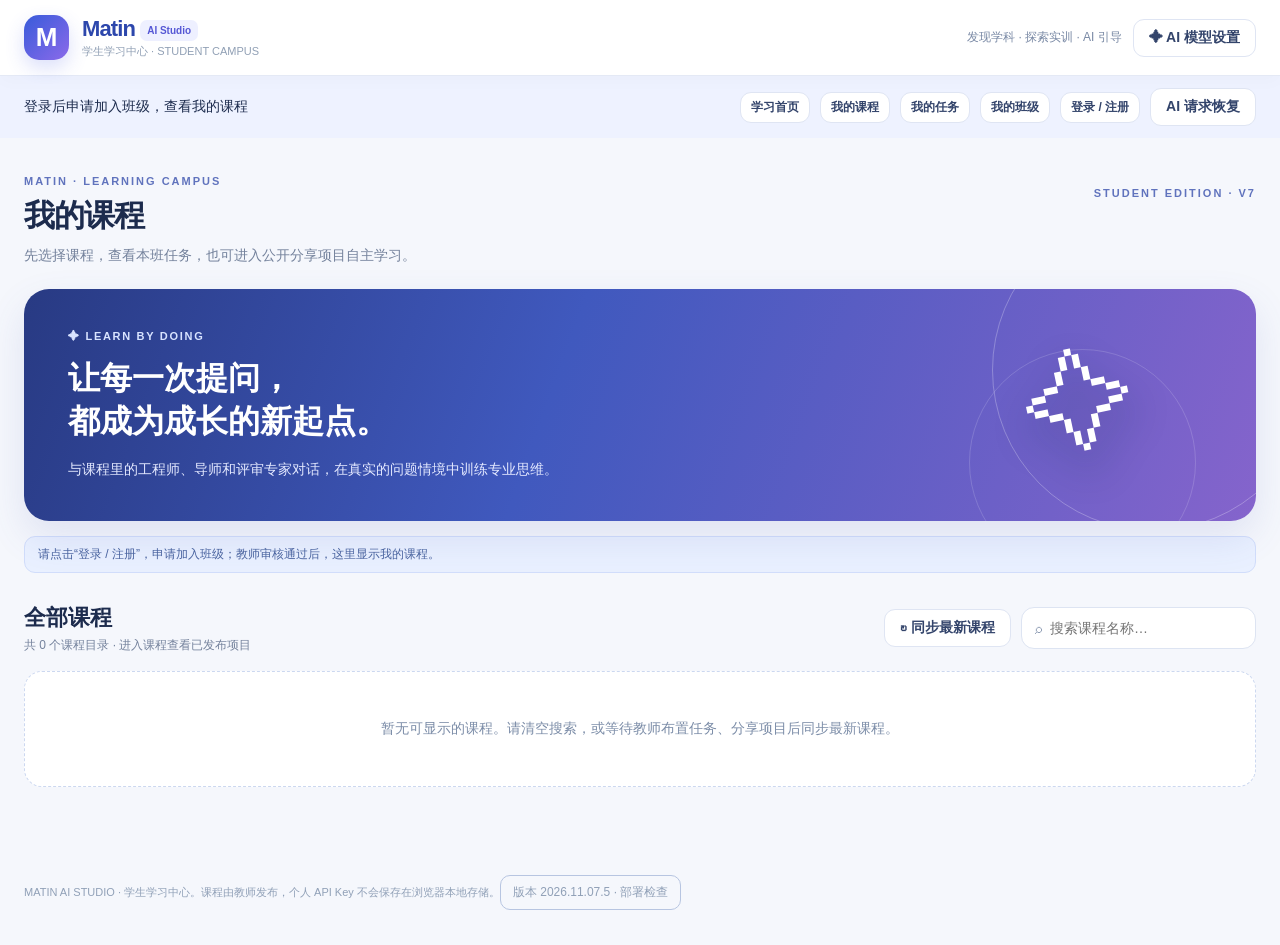
==== commit fd7a5b27: "管理员身份与教师统计" ====
--- a/index.html
+++ b/index.html
@@ -57,7 +57,7 @@
  .chat-shell>.chat-form{padding:12px}
 }
 </style>
-<meta name="matin-release" content="2026.11.07.4">
+<meta name="matin-release" content="2026.11.07.5">
 </head>
 <body>
 <header class="header"><a href="./index.html" class="brand"><div class="brand-icon">M</div><div><strong>Matin <small>AI Studio</small></strong><div class="brand-sub">学生学习中心 · STUDENT CAMPUS</div></div></a><div class="header-right"><span class="header-note">发现学科 · 探索实训 · AI 引导</span><button class="btn" type="button" id="settings-open">✦ AI 模型设置</button></div></header>
@@ -77,26 +77,26 @@
 <div id="settings-modal" class="modal-layer hidden" role="dialog" aria-modal="true" aria-labelledby="settings-title"><div class="modal"><h2 id="settings-title">✦ 连接 AI 导师</h2><p>登录并通过入班审核后，可自动使用班级 AI。也可选择个人模型，或使用离线剧本。</p><div class="field"><label for="provider">选择 AI 服务</label><select id="provider"><option value="offline">离线剧本（免费，不调用 AI）</option><option value="gemini">Google Gemini · 自带 API Key</option><option value="deepseek">DeepSeek · 自带 API Key</option><option value="qwen">通义千问 · 自带 API Key</option><option value="classroom_auto">班级 AI · 按账号自动接入（推荐）</option><option value="classroom">独立旧版后台 · 访问码（高级）</option><option value="custom">自定义 OpenAI 兼容接口</option></select></div><div id="api-fields"><div class="field"><label for="api-model">模型名称</label><input id="api-model" type="text" placeholder="gemini-3.5-flash-lite" /></div><div class="field"><label for="api-key">临时 API Key（不会持久存储）</label><input id="api-key" type="password" autocomplete="off" placeholder="粘贴你自己的密钥" /></div><div class="field hidden" id="custom-wrap"><label for="custom-url">API Base URL</label><input id="custom-url" type="url" placeholder="https://provider.example/v1" /></div></div><p id="class-auto-note" class="hidden">在班级任务中自动确认使用权限，无需填写地址、访问码或个人密钥。请先完成邮箱验证及入班审核；结课后停止接入。公开项目须属于已加入的教学中班级；多个班级时按班级名称优先归入首个符合条件的班级。</p><div id="class-fields" class="hidden"><div class="field"><label for="class-url">教师后台地址</label><input id="class-url" type="url" placeholder="https://your-matin-api.onrender.com" /></div><div class="field"><label for="class-code">课堂访问码</label><input id="class-code" type="password" autocomplete="off" placeholder="向教师索取" /></div></div><div class="modal-footer"><button type="button" class="btn" id="settings-cancel">取消</button><button type="button" class="btn" id="settings-test">测试连接</button><button type="button" class="btn primary" id="settings-save">保存设置</button></div></div></div>
 <div id="toast" class="toast hidden" role="status"></div>
 <script src="./matin-config.js"></script>
-<script src="./matin-math.js?v=2026.11.07.4"></script>
-<script src="./matin-pedagogy.js?v=2026.11.07.4"></script>
-<script src="./matin-long-context.js?v=2026.11.07.4"></script>
-<script src="./matin-stage-feedback.js?v=2026.11.07.4"></script>
-<script src="./matin-formula-input.js?v=2026.11.07.4"></script>
-<script src="./matin-class-ai.js?v=2026.11.07.4"></script>
-<script src="./matin-teaching-files.js?v=2026.11.07.4"></script>
-<script src="./matin-student.js?v=2026.11.07.4"></script>
-<script src="./matin-student-account.js?v=2026.11.07.4"></script>
-<script src="./matin-report-drafts.js?v=2026.11.07.4"></script>
+<script src="./matin-math.js?v=2026.11.07.5"></script>
+<script src="./matin-pedagogy.js?v=2026.11.07.5"></script>
+<script src="./matin-long-context.js?v=2026.11.07.5"></script>
+<script src="./matin-stage-feedback.js?v=2026.11.07.5"></script>
+<script src="./matin-formula-input.js?v=2026.11.07.5"></script>
+<script src="./matin-class-ai.js?v=2026.11.07.5"></script>
+<script src="./matin-teaching-files.js?v=2026.11.07.5"></script>
+<script src="./matin-student.js?v=2026.11.07.5"></script>
+<script src="./matin-student-account.js?v=2026.11.07.5"></script>
+<script src="./matin-report-drafts.js?v=2026.11.07.5"></script>
 <script src="matin-report-files.js?v=20261029"></script>
-<script src="./matin-task-reports.js?v=2026.11.07.4"></script>
-<script src="./matin-tasks.js?v=2026.11.07.4"></script>
-<script src="./matin-student-review-notice.js?v=2026.11.07.4"></script>
-<script src="./matin-task-edit.js?v=2026.11.07.4"></script>
-<script src="./matin-learning-sync.js?v=2026.11.07.4"></script>
-<script src="./matin-student-home.js?v=2026.11.07.4"></script>
-<script src="./matin-student-pages.js?v=2026.11.07.4"></script>
-<script src="./matin-student-notifications.js?v=2026.11.07.4"></script>
-<script src="./matin-gradebook.js?v=2026.11.07.4"></script>
+<script src="./matin-task-reports.js?v=2026.11.07.5"></script>
+<script src="./matin-tasks.js?v=2026.11.07.5"></script>
+<script src="./matin-student-review-notice.js?v=2026.11.07.5"></script>
+<script src="./matin-task-edit.js?v=2026.11.07.5"></script>
+<script src="./matin-learning-sync.js?v=2026.11.07.5"></script>
+<script src="./matin-student-home.js?v=2026.11.07.5"></script>
+<script src="./matin-student-pages.js?v=2026.11.07.5"></script>
+<script src="./matin-student-notifications.js?v=2026.11.07.5"></script>
+<script src="./matin-gradebook.js?v=2026.11.07.5"></script>
 <script>
 (()=>{'use strict';
 const $=id=>document.getElementById(id);const esc=s=>String(s??'').replace(/[&<>"']/g,c=>({'&':'&amp;','<':'&lt;','>':'&gt;','"':'&quot;',"'":'&#39;'}[c]));
@@ -445,7 +445,7 @@
 Promise.resolve(window.MatinStudent?.ready(studentRefresh)).then(loadCatalog).catch(e=>notify('学生账号初始化失败：'+e.message));
 })();
 </script>
-<script src="./matin-release-info.js?v=2026.11.07.4"></script>
-<script src="./matin-release.js?v=2026.11.07.4"></script>
+<script src="./matin-release-info.js?v=2026.11.07.5"></script>
+<script src="./matin-release.js?v=2026.11.07.5"></script>
 </body>
 </html>
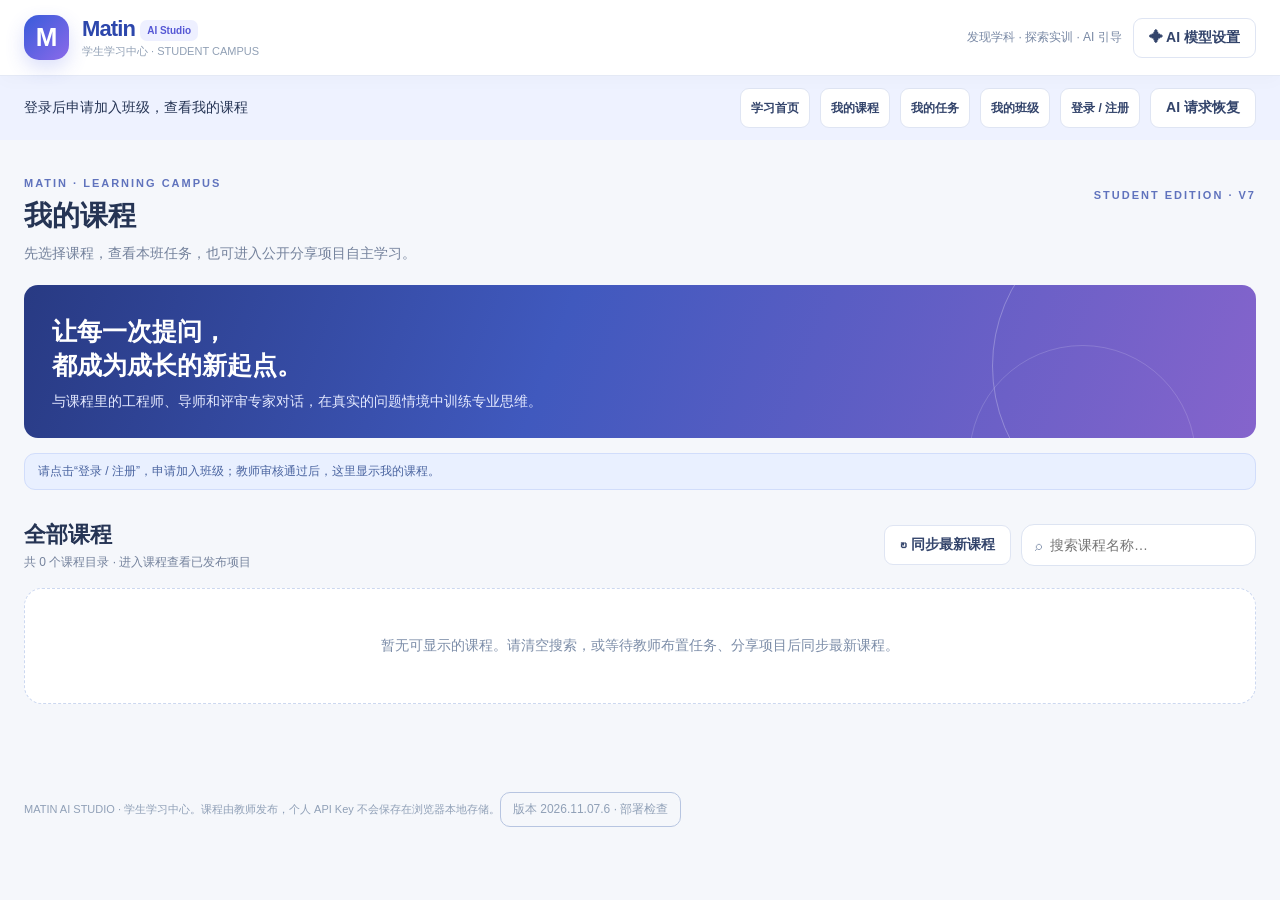
==== commit 2ab34c4f: "教师端和学生端界面优化" ====
--- a/index.html
+++ b/index.html
@@ -1,5 +1,5 @@
 <!DOCTYPE html>
-<html lang="zh-CN">
+<html lang="zh-CN" data-matin-ui="student">
 <head>
 <meta charset="UTF-8"/><meta name="viewport" content="width=device-width,initial-scale=1"/>
 <meta name="description" content="Matin AI Studio 学生课程中心：按学科选择课程，与 AI 教学角色交互学习"/>
@@ -57,7 +57,9 @@
  .chat-shell>.chat-form{padding:12px}
 }
 </style>
-<meta name="matin-release" content="2026.11.07.5">
+<meta name="matin-release" content="2026.11.07.6">
+<link rel="stylesheet" href="./matin-interface.css?v=2026.11.07.6">
+<script defer src="./matin-interface.js?v=2026.11.07.6"></script>
 </head>
 <body>
 <header class="header"><a href="./index.html" class="brand"><div class="brand-icon">M</div><div><strong>Matin <small>AI Studio</small></strong><div class="brand-sub">学生学习中心 · STUDENT CAMPUS</div></div></a><div class="header-right"><span class="header-note">发现学科 · 探索实训 · AI 引导</span><button class="btn" type="button" id="settings-open">✦ AI 模型设置</button></div></header>
@@ -77,26 +79,26 @@
 <div id="settings-modal" class="modal-layer hidden" role="dialog" aria-modal="true" aria-labelledby="settings-title"><div class="modal"><h2 id="settings-title">✦ 连接 AI 导师</h2><p>登录并通过入班审核后，可自动使用班级 AI。也可选择个人模型，或使用离线剧本。</p><div class="field"><label for="provider">选择 AI 服务</label><select id="provider"><option value="offline">离线剧本（免费，不调用 AI）</option><option value="gemini">Google Gemini · 自带 API Key</option><option value="deepseek">DeepSeek · 自带 API Key</option><option value="qwen">通义千问 · 自带 API Key</option><option value="classroom_auto">班级 AI · 按账号自动接入（推荐）</option><option value="classroom">独立旧版后台 · 访问码（高级）</option><option value="custom">自定义 OpenAI 兼容接口</option></select></div><div id="api-fields"><div class="field"><label for="api-model">模型名称</label><input id="api-model" type="text" placeholder="gemini-3.5-flash-lite" /></div><div class="field"><label for="api-key">临时 API Key（不会持久存储）</label><input id="api-key" type="password" autocomplete="off" placeholder="粘贴你自己的密钥" /></div><div class="field hidden" id="custom-wrap"><label for="custom-url">API Base URL</label><input id="custom-url" type="url" placeholder="https://provider.example/v1" /></div></div><p id="class-auto-note" class="hidden">在班级任务中自动确认使用权限，无需填写地址、访问码或个人密钥。请先完成邮箱验证及入班审核；结课后停止接入。公开项目须属于已加入的教学中班级；多个班级时按班级名称优先归入首个符合条件的班级。</p><div id="class-fields" class="hidden"><div class="field"><label for="class-url">教师后台地址</label><input id="class-url" type="url" placeholder="https://your-matin-api.onrender.com" /></div><div class="field"><label for="class-code">课堂访问码</label><input id="class-code" type="password" autocomplete="off" placeholder="向教师索取" /></div></div><div class="modal-footer"><button type="button" class="btn" id="settings-cancel">取消</button><button type="button" class="btn" id="settings-test">测试连接</button><button type="button" class="btn primary" id="settings-save">保存设置</button></div></div></div>
 <div id="toast" class="toast hidden" role="status"></div>
 <script src="./matin-config.js"></script>
-<script src="./matin-math.js?v=2026.11.07.5"></script>
-<script src="./matin-pedagogy.js?v=2026.11.07.5"></script>
-<script src="./matin-long-context.js?v=2026.11.07.5"></script>
-<script src="./matin-stage-feedback.js?v=2026.11.07.5"></script>
-<script src="./matin-formula-input.js?v=2026.11.07.5"></script>
-<script src="./matin-class-ai.js?v=2026.11.07.5"></script>
-<script src="./matin-teaching-files.js?v=2026.11.07.5"></script>
-<script src="./matin-student.js?v=2026.11.07.5"></script>
-<script src="./matin-student-account.js?v=2026.11.07.5"></script>
-<script src="./matin-report-drafts.js?v=2026.11.07.5"></script>
+<script src="./matin-math.js?v=2026.11.07.6"></script>
+<script src="./matin-pedagogy.js?v=2026.11.07.6"></script>
+<script src="./matin-long-context.js?v=2026.11.07.6"></script>
+<script src="./matin-stage-feedback.js?v=2026.11.07.6"></script>
+<script src="./matin-formula-input.js?v=2026.11.07.6"></script>
+<script src="./matin-class-ai.js?v=2026.11.07.6"></script>
+<script src="./matin-teaching-files.js?v=2026.11.07.6"></script>
+<script src="./matin-student.js?v=2026.11.07.6"></script>
+<script src="./matin-student-account.js?v=2026.11.07.6"></script>
+<script src="./matin-report-drafts.js?v=2026.11.07.6"></script>
 <script src="matin-report-files.js?v=20261029"></script>
-<script src="./matin-task-reports.js?v=2026.11.07.5"></script>
-<script src="./matin-tasks.js?v=2026.11.07.5"></script>
-<script src="./matin-student-review-notice.js?v=2026.11.07.5"></script>
-<script src="./matin-task-edit.js?v=2026.11.07.5"></script>
-<script src="./matin-learning-sync.js?v=2026.11.07.5"></script>
-<script src="./matin-student-home.js?v=2026.11.07.5"></script>
-<script src="./matin-student-pages.js?v=2026.11.07.5"></script>
-<script src="./matin-student-notifications.js?v=2026.11.07.5"></script>
-<script src="./matin-gradebook.js?v=2026.11.07.5"></script>
+<script src="./matin-task-reports.js?v=2026.11.07.6"></script>
+<script src="./matin-tasks.js?v=2026.11.07.6"></script>
+<script src="./matin-student-review-notice.js?v=2026.11.07.6"></script>
+<script src="./matin-task-edit.js?v=2026.11.07.6"></script>
+<script src="./matin-learning-sync.js?v=2026.11.07.6"></script>
+<script src="./matin-student-home.js?v=2026.11.07.6"></script>
+<script src="./matin-student-pages.js?v=2026.11.07.6"></script>
+<script src="./matin-student-notifications.js?v=2026.11.07.6"></script>
+<script src="./matin-gradebook.js?v=2026.11.07.6"></script>
 <script>
 (()=>{'use strict';
 const $=id=>document.getElementById(id);const esc=s=>String(s??'').replace(/[&<>"']/g,c=>({'&':'&amp;','<':'&lt;','>':'&gt;','"':'&quot;',"'":'&#39;'}[c]));
@@ -445,7 +447,7 @@
 Promise.resolve(window.MatinStudent?.ready(studentRefresh)).then(loadCatalog).catch(e=>notify('学生账号初始化失败：'+e.message));
 })();
 </script>
-<script src="./matin-release-info.js?v=2026.11.07.5"></script>
-<script src="./matin-release.js?v=2026.11.07.5"></script>
+<script src="./matin-release-info.js?v=2026.11.07.6"></script>
+<script src="./matin-release.js?v=2026.11.07.6"></script>
 </body>
 </html>
--- a/matin-interface.css
+++ b/matin-interface.css
@@ -0,0 +1,88 @@
+/* Shared visual language; scoped to the two workspaces, not public dialogs or exports. */
+html[data-matin-ui]{--ui-primary:#554cce;--ui-ink:#253454;--ui-muted:#61708a;--ui-line:#e0e6f0;--ui-radius:14px}
+html[data-matin-ui] body{background:#f5f7fb;color:var(--ui-ink)}
+html[data-matin-ui] .btn{border-radius:9px;min-height:40px;box-shadow:none;transition:background .15s,border-color .15s}
+html[data-matin-ui] .btn.primary{background:var(--ui-primary);border-color:var(--ui-primary);color:#fff}
+html[data-matin-ui] .btn.primary:hover{background:#453daf;border-color:#453daf}
+html[data-matin-ui] :is(button,a,input,select,textarea,summary):focus-visible{outline:3px solid #9eabf4;outline-offset:3px}
+html[data-matin-ui] .ui-menu{position:relative;flex-shrink:0;border:0;padding:0;margin:0;background:transparent}
+html[data-matin-ui] .ui-menu>summary{cursor:pointer;list-style:none;padding:9px 13px;min-height:40px;border:1px solid var(--ui-line);border-radius:9px;background:#fff;font-size:13px;font-weight:600;color:#4d5d78;white-space:nowrap}
+html[data-matin-ui] .ui-menu>summary::-webkit-details-marker{display:none}
+html[data-matin-ui] .ui-menu>summary:after{content:'⌄';margin-left:10px}
+html[data-matin-ui] .ui-menu[open]>summary{background:#efedff;border-color:#c2bdf0;color:#4a42b3}
+html[data-matin-ui] .ui-menu-panel{position:absolute;right:0;top:calc(100% + 7px);min-width:208px;max-width:calc(100vw - 32px);background:#fff;border:1px solid var(--ui-line);border-radius:12px;padding:7px;box-shadow:0 12px 30px #23345a22;z-index:90;display:grid;gap:4px}
+html[data-matin-ui] .ui-menu-panel button{display:block;width:100%;text-align:left;border:0!important;background:#fff!important;color:#354565!important;padding:10px 12px!important;white-space:normal;min-height:42px}
+html[data-matin-ui] .ui-menu-panel button:hover{background:#f1f3fc!important}
+html[data-matin-ui=teacher] #teacher-account-bar{justify-content:space-between;background:#fff;border-bottom:1px solid var(--ui-line);padding-top:8px;padding-bottom:8px}
+html[data-matin-ui=teacher] #teacher-account-identity{font-size:13px}
+html[data-matin-ui=teacher] .container{padding-top:24px}
+html[data-matin-ui=teacher] .dash-kicker{margin-bottom:14px;color:#667391;letter-spacing:.08em}
+html[data-matin-ui=teacher] #teacher-todo-home{padding:18px 20px;margin:0 0 18px;border-radius:var(--ui-radius);box-shadow:none}
+html[data-matin-ui=teacher] #teacher-todo-home .th-head h2{font-size:19px}
+html[data-matin-ui=teacher] #teacher-todo-home>.th-hint:not(.th-status){display:none}
+html[data-matin-ui=teacher] #teacher-todo-home .th-metrics{margin-top:12px;gap:10px}
+html[data-matin-ui=teacher] #teacher-todo-home .th-metric{padding:12px 15px;border-radius:10px;background:#f6f6ff}
+html[data-matin-ui=teacher] #teacher-todo-home .th-metric strong{font-size:26px;margin:3px 0}
+html[data-matin-ui=teacher] #teacher-todo-home .th-metric.ui-zero{background:#fafbfe;border-color:#e8edf4}
+html[data-matin-ui=teacher] #teacher-todo-home .th-metric.ui-zero strong{color:#78849a}
+html[data-matin-ui=teacher] #teacher-todo-home .th-metric.th-urgent:not(.ui-zero){background:#fff6ea;border-color:#ebcba3}
+html[data-matin-ui=teacher] #teacher-todo-status{margin:10px 0 0;min-height:0;font-size:12px}
+html[data-matin-ui=teacher] .dashboard-hero{min-height:0;padding:22px 24px;background:linear-gradient(110deg,#f0edff,#eef4ff);border:1px solid #deddf5;border-radius:var(--ui-radius);box-shadow:none;overflow:visible;gap:18px;justify-content:space-between;flex-wrap:wrap}
+html[data-matin-ui=teacher] .dashboard-hero::after{display:none}
+html[data-matin-ui=teacher] .dashboard-hero .hero-copy{max-width:none;z-index:auto}
+html[data-matin-ui=teacher] .dashboard-hero h1{font-size:24px;line-height:1.4;color:#30365c;letter-spacing:0}
+html[data-matin-ui=teacher] .dashboard-hero p{margin:5px 0 0;font-size:13px;color:#5f6b86;max-width:none}
+html[data-matin-ui=teacher] .dashboard-hero .actions{display:flex;gap:9px}
+html[data-matin-ui=teacher] .library-head{margin-top:24px;margin-bottom:8px;gap:16px}
+html[data-matin-ui=teacher] .library-head h2{font-size:23px}
+html[data-matin-ui=teacher] .library-head .small-note{margin-top:6px;font-size:13px;color:var(--ui-muted)}
+html[data-matin-ui=teacher] .library-head .actions{display:flex;flex-wrap:wrap}
+html[data-matin-ui=teacher] #course-folders{gap:16px;margin:16px 0;grid-template-columns:repeat(auto-fill,minmax(min(260px,100%),1fr))}
+html[data-matin-ui=teacher] .course-folder-card{padding:20px;border-radius:var(--ui-radius);border:1px solid var(--ui-line);box-shadow:0 3px 12px #283d7206;border-top:3px solid #b5adf0;display:flex;flex-direction:column}
+html[data-matin-ui=teacher] .course-folder-card h3{font-size:19px;line-height:1.5;margin:0 0 8px}
+html[data-matin-ui=teacher] .course-folder-card p{font-size:13px;color:var(--ui-muted)}
+html[data-matin-ui=teacher] .course-folder-card>.actions{padding-top:16px;margin-top:auto}
+html[data-matin-ui=teacher] .course-folder-card>.actions .btn:not(.primary){padding:8px 10px;color:#65728b;background:transparent;border-color:transparent}
+html[data-matin-ui=teacher] .project-card{min-height:0;border-radius:var(--ui-radius);box-shadow:none}
+html[data-matin-ui=teacher] .project-card:hover{transform:none;box-shadow:0 5px 20px #263a6710}
+html[data-matin-ui=teacher] .project-card .project-head{min-height:130px}
+html[data-matin-ui=teacher] .ui-overview{margin:24px 0;color:var(--ui-muted);font-size:13px;border-top:1px solid var(--ui-line);padding-top:15px}
+html[data-matin-ui=teacher] .ui-overview>summary{cursor:pointer;width:fit-content;padding:6px 0}
+html[data-matin-ui=teacher] .ui-overview .stats-grid{margin:14px 0;gap:12px}
+html[data-matin-ui=teacher] .ui-overview .metric-card{min-height:72px;padding:14px;border-radius:12px;box-shadow:none}
+html[data-matin-ui=teacher] .ui-overview .metric-value{font-size:22px}
+html[data-matin-ui=teacher] .ui-overview .metric-foot{display:none}
+html[data-matin-ui=student] .page-intro{margin-bottom:20px}
+html[data-matin-ui=student] .page-intro h1{font-size:28px;letter-spacing:0}
+html[data-matin-ui=student] .hero{min-height:0;padding:24px 28px;border-radius:var(--ui-radius);box-shadow:none}
+html[data-matin-ui=student] .hero h2{font-size:25px;margin:6px 0}
+html[data-matin-ui=student] .hero-art,html[data-matin-ui=student] .hero-badge{display:none}
+html[data-matin-ui=student] .course-card{border:1px solid var(--ui-line);border-radius:var(--ui-radius);box-shadow:none;overflow:hidden}
+html[data-matin-ui=student] .course-card .course-cover{min-height:115px;padding:20px;background:linear-gradient(110deg,#efedff,#eef4ff);color:#303b66}
+html[data-matin-ui=student] .course-cover strong{font-size:20px;line-height:1.5}
+html[data-matin-ui=student] .course-cover .cover-tag{background:#ffffffb3;color:#5e548f}
+html[data-matin-ui=student] .course-body{padding:18px 20px}
+html[data-matin-ui=student] .course-desc{color:var(--ui-muted);font-size:14px}
+html[data-matin-ui=student] #student-home .home-counts{gap:10px;margin:12px 0}
+html[data-matin-ui=student] #student-home .home-counts button{padding:13px 16px;border-radius:12px}
+html[data-matin-ui=student] #student-home .home-counts strong{font-size:26px;margin:3px 0}
+html[data-matin-ui=student] #student-home .home-panel{border-radius:var(--ui-radius);padding:20px}
+html[data-matin-ui=student] #student-home .ui-resume-panel{margin-bottom:18px;border-color:#cfc9f0;background:linear-gradient(110deg,#f6f4ff,#fff)}
+html[data-matin-ui=student] #home-continue{display:grid;grid-template-columns:repeat(3,minmax(0,1fr));gap:14px}
+html[data-matin-ui=student] #home-continue .home-resume{border:0;padding:12px 16px;background:#fff;border-radius:10px}
+html[data-matin-ui=student] #home-continue .home-empty{grid-column:1/-1;padding:12px 0}
+html[data-matin-ui=student] .home-task-row h4,html[data-matin-ui=student] .home-resume h4{font-size:15px}
+html[data-matin-ui=student] .home-due.overdue{background:#fff3e5;padding:3px 8px;border-radius:5px;width:fit-content}
+html[data-matin-ui=student] .student-task-card{border-radius:var(--ui-radius);border-color:var(--ui-line);box-shadow:none;border-left:3px solid #aaa4e4}
+html[data-matin-ui=student] .student-task-card[data-review-state=revision_required]{border-left-color:#cc8737}
+html[data-matin-ui=student] .student-task-card[data-review-state=passed]{border-left-color:#369474}
+html[data-matin-ui=student] .student-task-card h3{font-size:18px;line-height:1.5}
+html[data-matin-ui=student] .student-task-source{color:var(--ui-muted)}
+html[data-matin-ui=student] .student-task-actions .btn:not(.primary){background:#f7f8fc;color:#52607d}
+html[data-matin-ui=student] .student-task-counts button{border-radius:12px;padding:13px 16px}
+@media(max-width:800px){html[data-matin-ui=teacher] .dashboard-hero{padding:18px}html[data-matin-ui=student] #home-continue{grid-template-columns:1fr}html[data-matin-ui=student] .home-aside{grid-template-columns:1fr}}
+@media(max-width:600px){html[data-matin-ui] .btn{min-height:44px}html[data-matin-ui] .ui-menu>summary{min-height:44px;padding:11px 12px}html[data-matin-ui=teacher] #teacher-account-bar{padding:10px 14px;gap:8px}html[data-matin-ui=teacher] #teacher-account-identity{flex-basis:100%}html[data-matin-ui=teacher] #teacher-account-menu{margin-left:auto}html[data-matin-ui=teacher] #teacher-todo-home{padding:14px}html[data-matin-ui=teacher] #teacher-todo-home .th-metric{padding:10px}html[data-matin-ui=teacher] #teacher-todo-home .th-metric small{font-size:11px}html[data-matin-ui=teacher] .dashboard-hero h1{font-size:21px}html[data-matin-ui=teacher] .dashboard-hero .actions{width:100%;gap:8px}html[data-matin-ui=teacher] .dashboard-hero .actions>.primary{width:100%}html[data-matin-ui=teacher] .library-head .actions{width:100%}html[data-matin-ui=teacher] .search-box{width:100%;min-width:0}html[data-matin-ui=teacher] .course-folder-card{padding:18px}html[data-matin-ui=student] #student-home .home-panel{padding:16px}html[data-matin-ui=student] #student-home .home-counts button{padding:11px 12px}html[data-matin-ui=student] .student-task-counts button{padding:10px 6px}html[data-matin-ui=student] .student-task-actions{gap:8px}html[data-matin-ui=student] .student-task-actions .primary{flex:1}html[data-matin-ui=student] .page-intro h1{font-size:25px}}
+@media(prefers-reduced-motion:reduce){html[data-matin-ui] .btn,html[data-matin-ui] .project-card,html[data-matin-ui] .course-card{transition:none;transform:none}}
+
+html[data-matin-ui] .btn:hover{transform:none}html[data-matin-ui=student] .course-card:hover{transform:none}
+@media(max-width:600px){html[data-matin-ui=student] .page-intro .eyebrow{display:none}html[data-matin-ui=student] .container{padding-top:16px}html[data-matin-ui=student] .page-intro{margin-bottom:14px}html[data-matin-ui=student] #student-home .home-heading h2{font-size:18px}html[data-matin-ui=student] #student-home .home-heading-actions{gap:8px}}
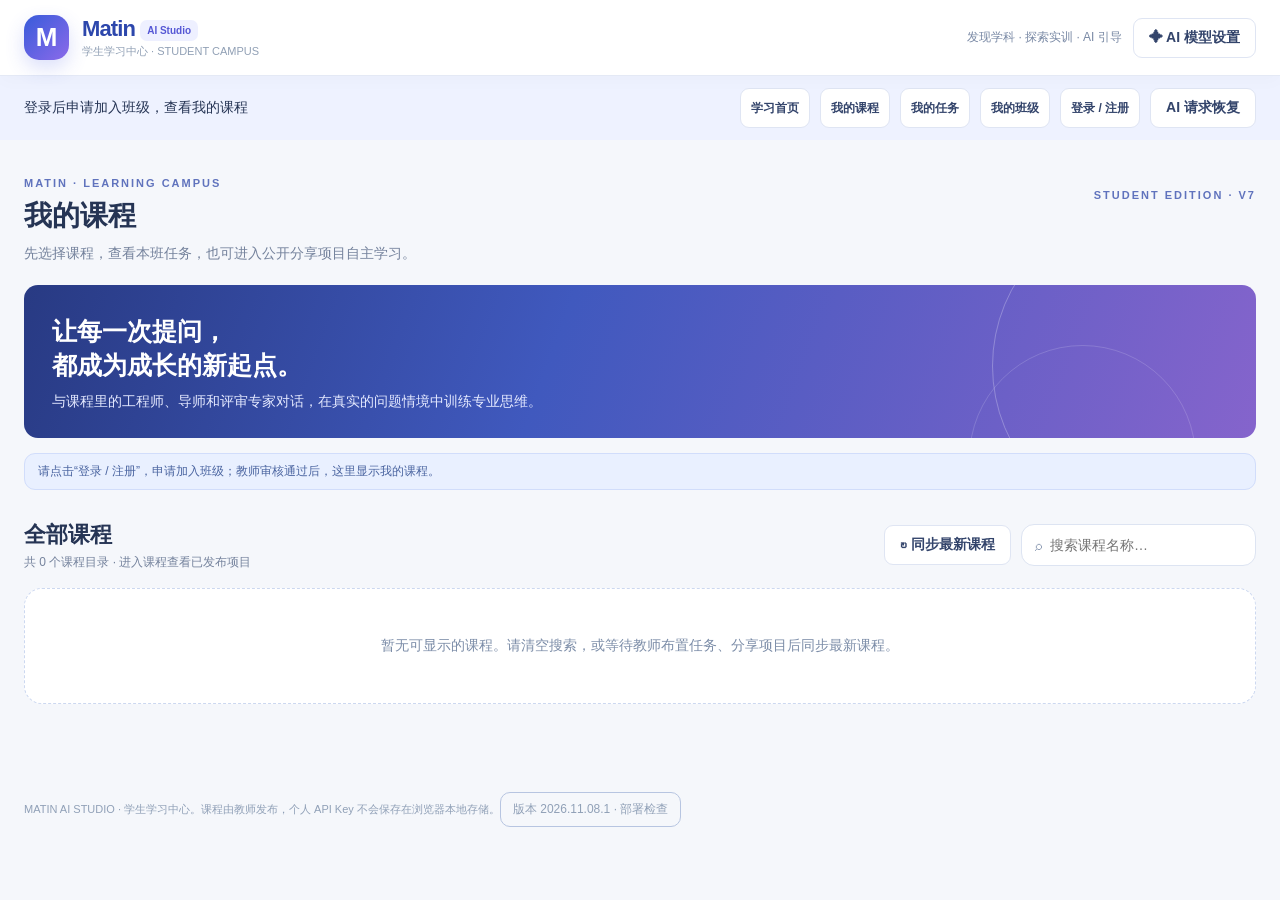
==== commit f79e7315: "教学管理-教学分析" ====
--- a/index.html
+++ b/index.html
@@ -57,9 +57,9 @@
  .chat-shell>.chat-form{padding:12px}
 }
 </style>
-<meta name="matin-release" content="2026.11.07.6">
-<link rel="stylesheet" href="./matin-interface.css?v=2026.11.07.6">
-<script defer src="./matin-interface.js?v=2026.11.07.6"></script>
+<meta name="matin-release" content="2026.11.08.1">
+<link rel="stylesheet" href="./matin-interface.css?v=2026.11.08.1">
+<script defer src="./matin-interface.js?v=2026.11.08.1"></script>
 </head>
 <body>
 <header class="header"><a href="./index.html" class="brand"><div class="brand-icon">M</div><div><strong>Matin <small>AI Studio</small></strong><div class="brand-sub">学生学习中心 · STUDENT CAMPUS</div></div></a><div class="header-right"><span class="header-note">发现学科 · 探索实训 · AI 引导</span><button class="btn" type="button" id="settings-open">✦ AI 模型设置</button></div></header>
@@ -79,26 +79,26 @@
 <div id="settings-modal" class="modal-layer hidden" role="dialog" aria-modal="true" aria-labelledby="settings-title"><div class="modal"><h2 id="settings-title">✦ 连接 AI 导师</h2><p>登录并通过入班审核后，可自动使用班级 AI。也可选择个人模型，或使用离线剧本。</p><div class="field"><label for="provider">选择 AI 服务</label><select id="provider"><option value="offline">离线剧本（免费，不调用 AI）</option><option value="gemini">Google Gemini · 自带 API Key</option><option value="deepseek">DeepSeek · 自带 API Key</option><option value="qwen">通义千问 · 自带 API Key</option><option value="classroom_auto">班级 AI · 按账号自动接入（推荐）</option><option value="classroom">独立旧版后台 · 访问码（高级）</option><option value="custom">自定义 OpenAI 兼容接口</option></select></div><div id="api-fields"><div class="field"><label for="api-model">模型名称</label><input id="api-model" type="text" placeholder="gemini-3.5-flash-lite" /></div><div class="field"><label for="api-key">临时 API Key（不会持久存储）</label><input id="api-key" type="password" autocomplete="off" placeholder="粘贴你自己的密钥" /></div><div class="field hidden" id="custom-wrap"><label for="custom-url">API Base URL</label><input id="custom-url" type="url" placeholder="https://provider.example/v1" /></div></div><p id="class-auto-note" class="hidden">在班级任务中自动确认使用权限，无需填写地址、访问码或个人密钥。请先完成邮箱验证及入班审核；结课后停止接入。公开项目须属于已加入的教学中班级；多个班级时按班级名称优先归入首个符合条件的班级。</p><div id="class-fields" class="hidden"><div class="field"><label for="class-url">教师后台地址</label><input id="class-url" type="url" placeholder="https://your-matin-api.onrender.com" /></div><div class="field"><label for="class-code">课堂访问码</label><input id="class-code" type="password" autocomplete="off" placeholder="向教师索取" /></div></div><div class="modal-footer"><button type="button" class="btn" id="settings-cancel">取消</button><button type="button" class="btn" id="settings-test">测试连接</button><button type="button" class="btn primary" id="settings-save">保存设置</button></div></div></div>
 <div id="toast" class="toast hidden" role="status"></div>
 <script src="./matin-config.js"></script>
-<script src="./matin-math.js?v=2026.11.07.6"></script>
-<script src="./matin-pedagogy.js?v=2026.11.07.6"></script>
-<script src="./matin-long-context.js?v=2026.11.07.6"></script>
-<script src="./matin-stage-feedback.js?v=2026.11.07.6"></script>
-<script src="./matin-formula-input.js?v=2026.11.07.6"></script>
-<script src="./matin-class-ai.js?v=2026.11.07.6"></script>
-<script src="./matin-teaching-files.js?v=2026.11.07.6"></script>
-<script src="./matin-student.js?v=2026.11.07.6"></script>
-<script src="./matin-student-account.js?v=2026.11.07.6"></script>
-<script src="./matin-report-drafts.js?v=2026.11.07.6"></script>
+<script src="./matin-math.js?v=2026.11.08.1"></script>
+<script src="./matin-pedagogy.js?v=2026.11.08.1"></script>
+<script src="./matin-long-context.js?v=2026.11.08.1"></script>
+<script src="./matin-stage-feedback.js?v=2026.11.08.1"></script>
+<script src="./matin-formula-input.js?v=2026.11.08.1"></script>
+<script src="./matin-class-ai.js?v=2026.11.08.1"></script>
+<script src="./matin-teaching-files.js?v=2026.11.08.1"></script>
+<script src="./matin-student.js?v=2026.11.08.1"></script>
+<script src="./matin-student-account.js?v=2026.11.08.1"></script>
+<script src="./matin-report-drafts.js?v=2026.11.08.1"></script>
 <script src="matin-report-files.js?v=20261029"></script>
-<script src="./matin-task-reports.js?v=2026.11.07.6"></script>
-<script src="./matin-tasks.js?v=2026.11.07.6"></script>
-<script src="./matin-student-review-notice.js?v=2026.11.07.6"></script>
-<script src="./matin-task-edit.js?v=2026.11.07.6"></script>
-<script src="./matin-learning-sync.js?v=2026.11.07.6"></script>
-<script src="./matin-student-home.js?v=2026.11.07.6"></script>
-<script src="./matin-student-pages.js?v=2026.11.07.6"></script>
-<script src="./matin-student-notifications.js?v=2026.11.07.6"></script>
-<script src="./matin-gradebook.js?v=2026.11.07.6"></script>
+<script src="./matin-task-reports.js?v=2026.11.08.1"></script>
+<script src="./matin-tasks.js?v=2026.11.08.1"></script>
+<script src="./matin-student-review-notice.js?v=2026.11.08.1"></script>
+<script src="./matin-task-edit.js?v=2026.11.08.1"></script>
+<script src="./matin-learning-sync.js?v=2026.11.08.1"></script>
+<script src="./matin-student-home.js?v=2026.11.08.1"></script>
+<script src="./matin-student-pages.js?v=2026.11.08.1"></script>
+<script src="./matin-student-notifications.js?v=2026.11.08.1"></script>
+<script src="./matin-gradebook.js?v=2026.11.08.1"></script>
 <script>
 (()=>{'use strict';
 const $=id=>document.getElementById(id);const esc=s=>String(s??'').replace(/[&<>"']/g,c=>({'&':'&amp;','<':'&lt;','>':'&gt;','"':'&quot;',"'":'&#39;'}[c]));
@@ -447,7 +447,7 @@
 Promise.resolve(window.MatinStudent?.ready(studentRefresh)).then(loadCatalog).catch(e=>notify('学生账号初始化失败：'+e.message));
 })();
 </script>
-<script src="./matin-release-info.js?v=2026.11.07.6"></script>
-<script src="./matin-release.js?v=2026.11.07.6"></script>
+<script src="./matin-release-info.js?v=2026.11.08.1"></script>
+<script src="./matin-release.js?v=2026.11.08.1"></script>
 </body>
 </html>
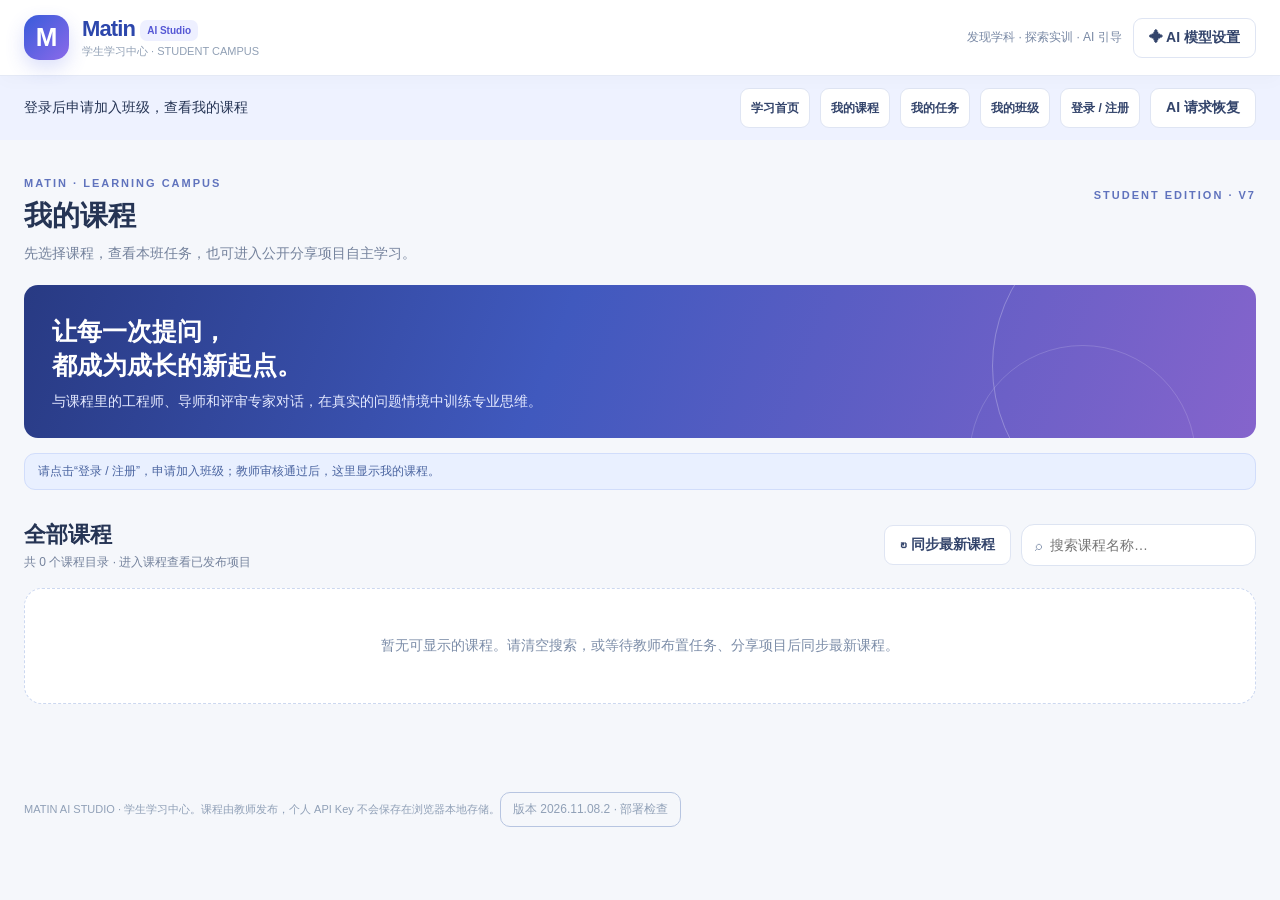
==== commit 5bbbb96d: "学生成长记录优化" ====
--- a/index.html
+++ b/index.html
@@ -57,9 +57,9 @@
  .chat-shell>.chat-form{padding:12px}
 }
 </style>
-<meta name="matin-release" content="2026.11.08.1">
-<link rel="stylesheet" href="./matin-interface.css?v=2026.11.08.1">
-<script defer src="./matin-interface.js?v=2026.11.08.1"></script>
+<meta name="matin-release" content="2026.11.08.2">
+<link rel="stylesheet" href="./matin-interface.css?v=2026.11.08.2">
+<script defer src="./matin-interface.js?v=2026.11.08.2"></script>
 </head>
 <body>
 <header class="header"><a href="./index.html" class="brand"><div class="brand-icon">M</div><div><strong>Matin <small>AI Studio</small></strong><div class="brand-sub">学生学习中心 · STUDENT CAMPUS</div></div></a><div class="header-right"><span class="header-note">发现学科 · 探索实训 · AI 引导</span><button class="btn" type="button" id="settings-open">✦ AI 模型设置</button></div></header>
@@ -79,26 +79,28 @@
 <div id="settings-modal" class="modal-layer hidden" role="dialog" aria-modal="true" aria-labelledby="settings-title"><div class="modal"><h2 id="settings-title">✦ 连接 AI 导师</h2><p>登录并通过入班审核后，可自动使用班级 AI。也可选择个人模型，或使用离线剧本。</p><div class="field"><label for="provider">选择 AI 服务</label><select id="provider"><option value="offline">离线剧本（免费，不调用 AI）</option><option value="gemini">Google Gemini · 自带 API Key</option><option value="deepseek">DeepSeek · 自带 API Key</option><option value="qwen">通义千问 · 自带 API Key</option><option value="classroom_auto">班级 AI · 按账号自动接入（推荐）</option><option value="classroom">独立旧版后台 · 访问码（高级）</option><option value="custom">自定义 OpenAI 兼容接口</option></select></div><div id="api-fields"><div class="field"><label for="api-model">模型名称</label><input id="api-model" type="text" placeholder="gemini-3.5-flash-lite" /></div><div class="field"><label for="api-key">临时 API Key（不会持久存储）</label><input id="api-key" type="password" autocomplete="off" placeholder="粘贴你自己的密钥" /></div><div class="field hidden" id="custom-wrap"><label for="custom-url">API Base URL</label><input id="custom-url" type="url" placeholder="https://provider.example/v1" /></div></div><p id="class-auto-note" class="hidden">在班级任务中自动确认使用权限，无需填写地址、访问码或个人密钥。请先完成邮箱验证及入班审核；结课后停止接入。公开项目须属于已加入的教学中班级；多个班级时按班级名称优先归入首个符合条件的班级。</p><div id="class-fields" class="hidden"><div class="field"><label for="class-url">教师后台地址</label><input id="class-url" type="url" placeholder="https://your-matin-api.onrender.com" /></div><div class="field"><label for="class-code">课堂访问码</label><input id="class-code" type="password" autocomplete="off" placeholder="向教师索取" /></div></div><div class="modal-footer"><button type="button" class="btn" id="settings-cancel">取消</button><button type="button" class="btn" id="settings-test">测试连接</button><button type="button" class="btn primary" id="settings-save">保存设置</button></div></div></div>
 <div id="toast" class="toast hidden" role="status"></div>
 <script src="./matin-config.js"></script>
-<script src="./matin-math.js?v=2026.11.08.1"></script>
-<script src="./matin-pedagogy.js?v=2026.11.08.1"></script>
-<script src="./matin-long-context.js?v=2026.11.08.1"></script>
-<script src="./matin-stage-feedback.js?v=2026.11.08.1"></script>
-<script src="./matin-formula-input.js?v=2026.11.08.1"></script>
-<script src="./matin-class-ai.js?v=2026.11.08.1"></script>
-<script src="./matin-teaching-files.js?v=2026.11.08.1"></script>
-<script src="./matin-student.js?v=2026.11.08.1"></script>
-<script src="./matin-student-account.js?v=2026.11.08.1"></script>
-<script src="./matin-report-drafts.js?v=2026.11.08.1"></script>
+<script src="./matin-math.js?v=2026.11.08.2"></script>
+<script src="./matin-pedagogy.js?v=2026.11.08.2"></script>
+<script src="./matin-long-context.js?v=2026.11.08.2"></script>
+<script src="./matin-stage-feedback.js?v=2026.11.08.2"></script>
+<script src="./matin-formula-input.js?v=2026.11.08.2"></script>
+<script src="./matin-class-ai.js?v=2026.11.08.2"></script>
+<script src="./matin-teaching-files.js?v=2026.11.08.2"></script>
+<script src="./matin-student.js?v=2026.11.08.2"></script>
+<script src="./matin-student-account.js?v=2026.11.08.2"></script>
+<script src="./matin-report-drafts.js?v=2026.11.08.2"></script>
 <script src="matin-report-files.js?v=20261029"></script>
-<script src="./matin-task-reports.js?v=2026.11.08.1"></script>
-<script src="./matin-tasks.js?v=2026.11.08.1"></script>
-<script src="./matin-student-review-notice.js?v=2026.11.08.1"></script>
-<script src="./matin-task-edit.js?v=2026.11.08.1"></script>
-<script src="./matin-learning-sync.js?v=2026.11.08.1"></script>
-<script src="./matin-student-home.js?v=2026.11.08.1"></script>
-<script src="./matin-student-pages.js?v=2026.11.08.1"></script>
-<script src="./matin-student-notifications.js?v=2026.11.08.1"></script>
-<script src="./matin-gradebook.js?v=2026.11.08.1"></script>
+<script src="./matin-task-reports.js?v=2026.11.08.2"></script>
+<script src="./matin-tasks.js?v=2026.11.08.2"></script>
+<script src="./matin-student-review-notice.js?v=2026.11.08.2"></script>
+<script src="./matin-task-edit.js?v=2026.11.08.2"></script>
+<script src="./matin-learning-sync.js?v=2026.11.08.2"></script>
+<script src="./matin-student-home.js?v=2026.11.08.2"></script>
+<script src="./matin-student-pages.js?v=2026.11.08.2"></script>
+<script src="./matin-student-notifications.js?v=2026.11.08.2"></script>
+<script src="./matin-gradebook.js?v=2026.11.08.2"></script>
+<link rel="stylesheet" href="./matin-student-growth.css?v=2026.11.08.2">
+<script src="./matin-student-growth.js?v=2026.11.08.2"></script>
 <script>
 (()=>{'use strict';
 const $=id=>document.getElementById(id);const esc=s=>String(s??'').replace(/[&<>"']/g,c=>({'&':'&amp;','<':'&lt;','>':'&gt;','"':'&quot;',"'":'&#39;'}[c]));
@@ -447,7 +449,7 @@
 Promise.resolve(window.MatinStudent?.ready(studentRefresh)).then(loadCatalog).catch(e=>notify('学生账号初始化失败：'+e.message));
 })();
 </script>
-<script src="./matin-release-info.js?v=2026.11.08.1"></script>
-<script src="./matin-release.js?v=2026.11.08.1"></script>
+<script src="./matin-release-info.js?v=2026.11.08.2"></script>
+<script src="./matin-release.js?v=2026.11.08.2"></script>
 </body>
 </html>
--- a/matin-student-growth.css
+++ b/matin-student-growth.css
@@ -0,0 +1,2 @@
+.sgr-layer{position:fixed;inset:0;z-index:155;background:#182440a8;padding:20px;display:flex;align-items:center;justify-content:center;color:#263653}.sgr-layer[hidden]{display:none!important}.sgr-panel{background:white;border-radius:20px;width:min(1080px,100%);max-height:94dvh;min-width:0;display:flex;flex-direction:column;box-shadow:0 20px 80px #17244040}.sgr-panel>header{padding:18px 24px;border-bottom:1px solid #e3e8f2;display:flex;justify-content:space-between;align-items:center;gap:12px;flex-shrink:0}.sgr-panel h2{font-size:23px;margin:0}.sgr-body{padding:20px 24px;overflow:auto;overscroll-behavior:contain;min-height:0}.sgr-actions,.sgr-tabs,.sgr-pages{display:flex;gap:10px;align-items:center;flex-wrap:wrap}.sgr-tabs{border-bottom:1px solid #e3e8f2;padding-bottom:14px}.sgr-tabs [aria-pressed=true]{background:#efedff;border-color:#8279dc;color:#4941b7}.sgr-muted,.sgr-card>small,.sgr-version small,.sgr-timeline small{color:#65748c;font-size:13px;line-height:1.8}.sgr-error{color:#a34226}.sgr-filters{display:grid;grid-template-columns:repeat(4,minmax(0,1fr));gap:12px;margin:16px 0}.sgr-filters label{display:grid;gap:7px;font-size:13px;min-width:0}.sgr-filters input,.sgr-filters select{font:inherit;min-width:0;width:100%;border:1px solid #d7deed;background:white;padding:10px;border-radius:9px;color:inherit;box-sizing:border-box}.sgr-metrics{display:grid;grid-template-columns:repeat(4,minmax(0,1fr));gap:12px}.sgr-metrics article{background:#f6f5ff;border:1px solid #e5e2f5;border-radius:12px;padding:16px;display:grid;gap:8px}.sgr-metrics span{font-size:13px}.sgr-metrics strong,.sgr-grade{font-size:28px;color:#5148b9}.sgr-metrics small{font-size:12px;color:#65748c}.sgr-task-list{display:grid;grid-template-columns:repeat(2,minmax(0,1fr));gap:14px}.sgr-card{padding:18px;border:1px solid #dfe5f1;background:#fff;border-radius:12px;overflow-wrap:anywhere;margin:12px 0}.sgr-task-list .sgr-card{margin:0;display:flex;flex-direction:column}.sgr-task-list .sgr-actions{margin-top:auto}.sgr-card h3{font-size:17px;margin:10px 0;line-height:1.6}.sgr-card p{font-size:14px;line-height:1.8}.sgr-feedback{white-space:pre-wrap;overflow-wrap:anywhere;background:#f5f7fb;padding:12px;border-radius:10px;font-size:14px;line-height:1.8}.sgr-section{margin:24px 0;border-top:1px solid #e4e8f2;padding-top:18px}.sgr-section h3{font-size:18px;margin:0 0 12px}.sgr-section h4{font-size:14px}.sgr-current{font-weight:600;color:#4e47b4}.sgr-versions{display:grid;gap:10px}.sgr-version{display:grid;grid-template-columns:1fr auto;gap:8px 14px;border:1px solid #e3e7f2;border-radius:12px;padding:14px}.sgr-track{grid-column:1/-1;background:#eeedf6;border-radius:6px;height:12px;overflow:hidden}.sgr-bar{background:#7970dc;height:100%}.sgr-version button{font-size:12px}.sgr-timeline{padding-left:24px}.sgr-timeline li{padding:8px 12px 16px;border-bottom:1px solid #e5e9f3;margin-bottom:12px;overflow-wrap:anywhere}.sgr-timeline small{display:block;margin:5px 0}.sgr-timeline p{white-space:pre-wrap;font-size:14px;line-height:1.8}.sgr-pages{margin:16px 0}.sgr-pages span{margin-right:auto;font-size:13px;color:#65748c}.sgr-empty{background:#f7f8fc;border:1px dashed #dbe1ee;border-radius:12px;padding:24px;line-height:1.8;grid-column:1/-1}.sgr-layer :focus-visible{outline:3px solid #a7a0ef;outline-offset:3px}.sgr-layer :disabled{opacity:.5;cursor:not-allowed}.sgr-layer .btn{white-space:normal}.sgr-panel *{box-sizing:border-box}
+@media(max-width:680px){.sgr-layer{padding:6px}.sgr-panel{max-height:97dvh;border-radius:14px}.sgr-panel>header{padding:12px}.sgr-panel h2{font-size:19px}.sgr-panel>header .btn{padding:8px;font-size:12px}.sgr-body{padding:12px}.sgr-filters,.sgr-metrics{grid-template-columns:repeat(2,minmax(0,1fr));gap:8px}.sgr-metrics article{padding:12px}.sgr-task-list{grid-template-columns:1fr}.sgr-pages{gap:6px}.sgr-pages .btn{padding:9px}.sgr-version{padding:12px}}
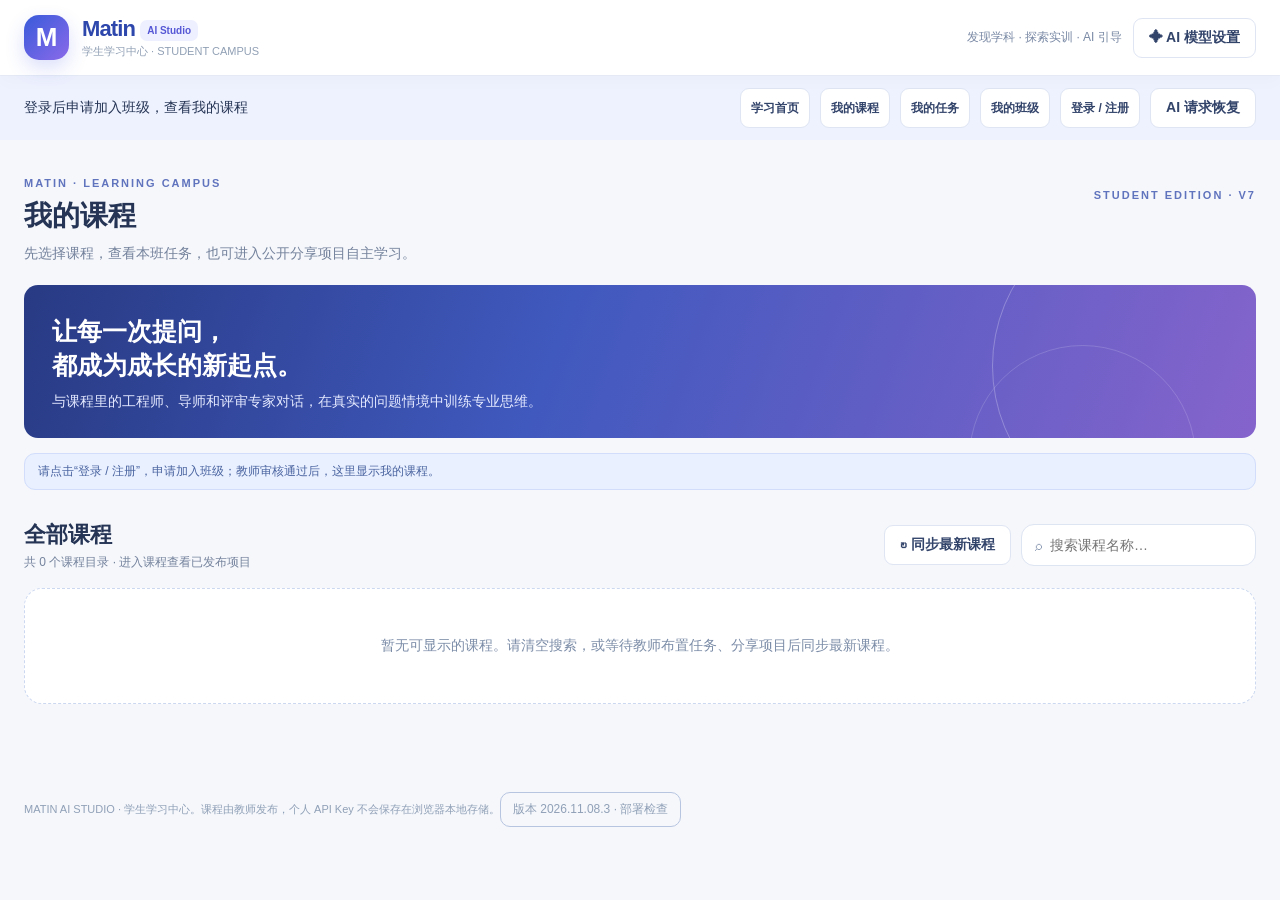
==== commit fb47a01a: "剧本编辑功能优化" ====
--- a/index.html
+++ b/index.html
@@ -57,9 +57,9 @@
  .chat-shell>.chat-form{padding:12px}
 }
 </style>
-<meta name="matin-release" content="2026.11.08.2">
-<link rel="stylesheet" href="./matin-interface.css?v=2026.11.08.2">
-<script defer src="./matin-interface.js?v=2026.11.08.2"></script>
+<meta name="matin-release" content="2026.11.08.3">
+<link rel="stylesheet" href="./matin-interface.css?v=2026.11.08.3">
+<script defer src="./matin-interface.js?v=2026.11.08.3"></script>
 </head>
 <body>
 <header class="header"><a href="./index.html" class="brand"><div class="brand-icon">M</div><div><strong>Matin <small>AI Studio</small></strong><div class="brand-sub">学生学习中心 · STUDENT CAMPUS</div></div></a><div class="header-right"><span class="header-note">发现学科 · 探索实训 · AI 引导</span><button class="btn" type="button" id="settings-open">✦ AI 模型设置</button></div></header>
@@ -79,28 +79,28 @@
 <div id="settings-modal" class="modal-layer hidden" role="dialog" aria-modal="true" aria-labelledby="settings-title"><div class="modal"><h2 id="settings-title">✦ 连接 AI 导师</h2><p>登录并通过入班审核后，可自动使用班级 AI。也可选择个人模型，或使用离线剧本。</p><div class="field"><label for="provider">选择 AI 服务</label><select id="provider"><option value="offline">离线剧本（免费，不调用 AI）</option><option value="gemini">Google Gemini · 自带 API Key</option><option value="deepseek">DeepSeek · 自带 API Key</option><option value="qwen">通义千问 · 自带 API Key</option><option value="classroom_auto">班级 AI · 按账号自动接入（推荐）</option><option value="classroom">独立旧版后台 · 访问码（高级）</option><option value="custom">自定义 OpenAI 兼容接口</option></select></div><div id="api-fields"><div class="field"><label for="api-model">模型名称</label><input id="api-model" type="text" placeholder="gemini-3.5-flash-lite" /></div><div class="field"><label for="api-key">临时 API Key（不会持久存储）</label><input id="api-key" type="password" autocomplete="off" placeholder="粘贴你自己的密钥" /></div><div class="field hidden" id="custom-wrap"><label for="custom-url">API Base URL</label><input id="custom-url" type="url" placeholder="https://provider.example/v1" /></div></div><p id="class-auto-note" class="hidden">在班级任务中自动确认使用权限，无需填写地址、访问码或个人密钥。请先完成邮箱验证及入班审核；结课后停止接入。公开项目须属于已加入的教学中班级；多个班级时按班级名称优先归入首个符合条件的班级。</p><div id="class-fields" class="hidden"><div class="field"><label for="class-url">教师后台地址</label><input id="class-url" type="url" placeholder="https://your-matin-api.onrender.com" /></div><div class="field"><label for="class-code">课堂访问码</label><input id="class-code" type="password" autocomplete="off" placeholder="向教师索取" /></div></div><div class="modal-footer"><button type="button" class="btn" id="settings-cancel">取消</button><button type="button" class="btn" id="settings-test">测试连接</button><button type="button" class="btn primary" id="settings-save">保存设置</button></div></div></div>
 <div id="toast" class="toast hidden" role="status"></div>
 <script src="./matin-config.js"></script>
-<script src="./matin-math.js?v=2026.11.08.2"></script>
-<script src="./matin-pedagogy.js?v=2026.11.08.2"></script>
-<script src="./matin-long-context.js?v=2026.11.08.2"></script>
-<script src="./matin-stage-feedback.js?v=2026.11.08.2"></script>
-<script src="./matin-formula-input.js?v=2026.11.08.2"></script>
-<script src="./matin-class-ai.js?v=2026.11.08.2"></script>
-<script src="./matin-teaching-files.js?v=2026.11.08.2"></script>
-<script src="./matin-student.js?v=2026.11.08.2"></script>
-<script src="./matin-student-account.js?v=2026.11.08.2"></script>
-<script src="./matin-report-drafts.js?v=2026.11.08.2"></script>
+<script src="./matin-math.js?v=2026.11.08.3"></script>
+<script src="./matin-pedagogy.js?v=2026.11.08.3"></script>
+<script src="./matin-long-context.js?v=2026.11.08.3"></script>
+<script src="./matin-stage-feedback.js?v=2026.11.08.3"></script>
+<script src="./matin-formula-input.js?v=2026.11.08.3"></script>
+<script src="./matin-class-ai.js?v=2026.11.08.3"></script>
+<script src="./matin-teaching-files.js?v=2026.11.08.3"></script>
+<script src="./matin-student.js?v=2026.11.08.3"></script>
+<script src="./matin-student-account.js?v=2026.11.08.3"></script>
+<script src="./matin-report-drafts.js?v=2026.11.08.3"></script>
 <script src="matin-report-files.js?v=20261029"></script>
-<script src="./matin-task-reports.js?v=2026.11.08.2"></script>
-<script src="./matin-tasks.js?v=2026.11.08.2"></script>
-<script src="./matin-student-review-notice.js?v=2026.11.08.2"></script>
-<script src="./matin-task-edit.js?v=2026.11.08.2"></script>
-<script src="./matin-learning-sync.js?v=2026.11.08.2"></script>
-<script src="./matin-student-home.js?v=2026.11.08.2"></script>
-<script src="./matin-student-pages.js?v=2026.11.08.2"></script>
-<script src="./matin-student-notifications.js?v=2026.11.08.2"></script>
-<script src="./matin-gradebook.js?v=2026.11.08.2"></script>
-<link rel="stylesheet" href="./matin-student-growth.css?v=2026.11.08.2">
-<script src="./matin-student-growth.js?v=2026.11.08.2"></script>
+<script src="./matin-task-reports.js?v=2026.11.08.3"></script>
+<script src="./matin-tasks.js?v=2026.11.08.3"></script>
+<script src="./matin-student-review-notice.js?v=2026.11.08.3"></script>
+<script src="./matin-task-edit.js?v=2026.11.08.3"></script>
+<script src="./matin-learning-sync.js?v=2026.11.08.3"></script>
+<script src="./matin-student-home.js?v=2026.11.08.3"></script>
+<script src="./matin-student-pages.js?v=2026.11.08.3"></script>
+<script src="./matin-student-notifications.js?v=2026.11.08.3"></script>
+<script src="./matin-gradebook.js?v=2026.11.08.3"></script>
+<link rel="stylesheet" href="./matin-student-growth.css?v=2026.11.08.3">
+<script src="./matin-student-growth.js?v=2026.11.08.3"></script>
 <script>
 (()=>{'use strict';
 const $=id=>document.getElementById(id);const esc=s=>String(s??'').replace(/[&<>"']/g,c=>({'&':'&amp;','<':'&lt;','>':'&gt;','"':'&quot;',"'":'&#39;'}[c]));
@@ -430,8 +430,9 @@
  if(window.MatinLearningSync.hasConflict?.())throw Error('请先处理学习记录的多设备冲突。');
  if(ctx.purpose==='evaluation'){
   const result=await MatinLongContext.attachEvaluation(MatinPedagogy.parseEvaluation(record.result.reply,runNode,stageAnswerList()),meta.longEvaluation,stageAnswerList());
-  if(evaluations.some(e=>e.nodeId===runNode.id&&JSON.stringify(e.result)===JSON.stringify(result)))return '这份评价已在学习记录中，无需重复添加。';
-  result.answerFingerprint=await MatinLongContext.fingerprint(stageAnswerList());evalResult=result;evaluations.push({nodeId:runNode.id,result});
+  result.answerFingerprint=await MatinLongContext.fingerprint(stageAnswerList());
+  if(evaluations.some(e=>e.nodeId===runNode.id&&JSON.stringify(e.result)===JSON.stringify(result)))return '这份评价已在学习记录中，无需重复添加。';
+  evalResult=result;evaluations.push({nodeId:runNode.id,result});
  }else if(['chat','hint'].includes(ctx.purpose)){
   if(ctx.purpose==='chat'&&$('chat-input').value.trim()===(meta.originalQuestion||record.payload.messages.at(-1)?.content))$('chat-input').value='';
   post('assistant',MatinPedagogy.respectful(record.result.reply,runNode),ctx.purpose==='hint'?'补学提示':runNode.roleName);
@@ -449,7 +450,7 @@
 Promise.resolve(window.MatinStudent?.ready(studentRefresh)).then(loadCatalog).catch(e=>notify('学生账号初始化失败：'+e.message));
 })();
 </script>
-<script src="./matin-release-info.js?v=2026.11.08.2"></script>
-<script src="./matin-release.js?v=2026.11.08.2"></script>
+<script src="./matin-release-info.js?v=2026.11.08.3"></script>
+<script src="./matin-release.js?v=2026.11.08.3"></script>
 </body>
 </html>
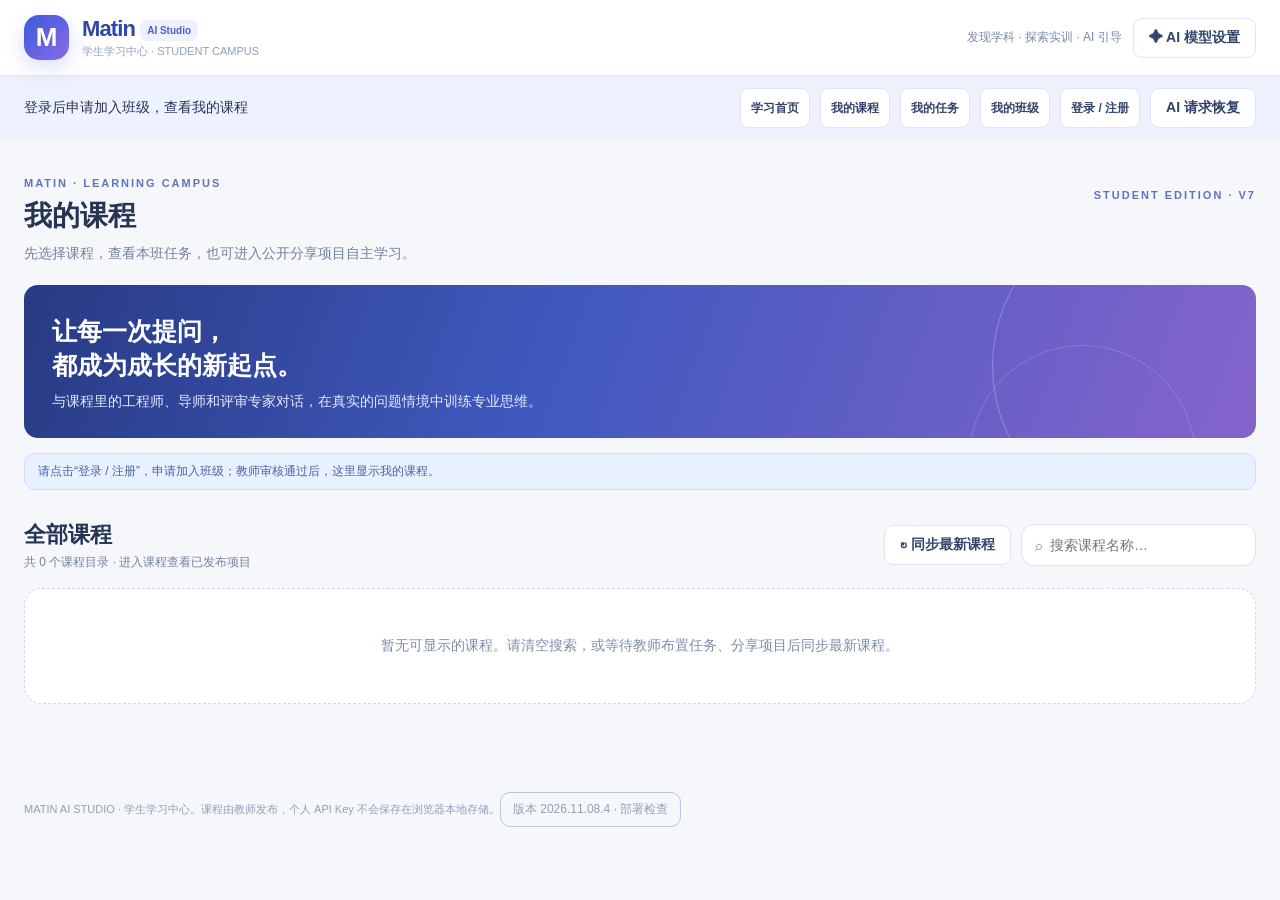
==== commit 4f098284: "待审核学生名单优化" ====
--- a/index.html
+++ b/index.html
@@ -57,9 +57,9 @@
  .chat-shell>.chat-form{padding:12px}
 }
 </style>
-<meta name="matin-release" content="2026.11.08.3">
-<link rel="stylesheet" href="./matin-interface.css?v=2026.11.08.3">
-<script defer src="./matin-interface.js?v=2026.11.08.3"></script>
+<meta name="matin-release" content="2026.11.08.4">
+<link rel="stylesheet" href="./matin-interface.css?v=2026.11.08.4">
+<script defer src="./matin-interface.js?v=2026.11.08.4"></script>
 </head>
 <body>
 <header class="header"><a href="./index.html" class="brand"><div class="brand-icon">M</div><div><strong>Matin <small>AI Studio</small></strong><div class="brand-sub">学生学习中心 · STUDENT CAMPUS</div></div></a><div class="header-right"><span class="header-note">发现学科 · 探索实训 · AI 引导</span><button class="btn" type="button" id="settings-open">✦ AI 模型设置</button></div></header>
@@ -79,28 +79,28 @@
 <div id="settings-modal" class="modal-layer hidden" role="dialog" aria-modal="true" aria-labelledby="settings-title"><div class="modal"><h2 id="settings-title">✦ 连接 AI 导师</h2><p>登录并通过入班审核后，可自动使用班级 AI。也可选择个人模型，或使用离线剧本。</p><div class="field"><label for="provider">选择 AI 服务</label><select id="provider"><option value="offline">离线剧本（免费，不调用 AI）</option><option value="gemini">Google Gemini · 自带 API Key</option><option value="deepseek">DeepSeek · 自带 API Key</option><option value="qwen">通义千问 · 自带 API Key</option><option value="classroom_auto">班级 AI · 按账号自动接入（推荐）</option><option value="classroom">独立旧版后台 · 访问码（高级）</option><option value="custom">自定义 OpenAI 兼容接口</option></select></div><div id="api-fields"><div class="field"><label for="api-model">模型名称</label><input id="api-model" type="text" placeholder="gemini-3.5-flash-lite" /></div><div class="field"><label for="api-key">临时 API Key（不会持久存储）</label><input id="api-key" type="password" autocomplete="off" placeholder="粘贴你自己的密钥" /></div><div class="field hidden" id="custom-wrap"><label for="custom-url">API Base URL</label><input id="custom-url" type="url" placeholder="https://provider.example/v1" /></div></div><p id="class-auto-note" class="hidden">在班级任务中自动确认使用权限，无需填写地址、访问码或个人密钥。请先完成邮箱验证及入班审核；结课后停止接入。公开项目须属于已加入的教学中班级；多个班级时按班级名称优先归入首个符合条件的班级。</p><div id="class-fields" class="hidden"><div class="field"><label for="class-url">教师后台地址</label><input id="class-url" type="url" placeholder="https://your-matin-api.onrender.com" /></div><div class="field"><label for="class-code">课堂访问码</label><input id="class-code" type="password" autocomplete="off" placeholder="向教师索取" /></div></div><div class="modal-footer"><button type="button" class="btn" id="settings-cancel">取消</button><button type="button" class="btn" id="settings-test">测试连接</button><button type="button" class="btn primary" id="settings-save">保存设置</button></div></div></div>
 <div id="toast" class="toast hidden" role="status"></div>
 <script src="./matin-config.js"></script>
-<script src="./matin-math.js?v=2026.11.08.3"></script>
-<script src="./matin-pedagogy.js?v=2026.11.08.3"></script>
-<script src="./matin-long-context.js?v=2026.11.08.3"></script>
-<script src="./matin-stage-feedback.js?v=2026.11.08.3"></script>
-<script src="./matin-formula-input.js?v=2026.11.08.3"></script>
-<script src="./matin-class-ai.js?v=2026.11.08.3"></script>
-<script src="./matin-teaching-files.js?v=2026.11.08.3"></script>
-<script src="./matin-student.js?v=2026.11.08.3"></script>
-<script src="./matin-student-account.js?v=2026.11.08.3"></script>
-<script src="./matin-report-drafts.js?v=2026.11.08.3"></script>
+<script src="./matin-math.js?v=2026.11.08.4"></script>
+<script src="./matin-pedagogy.js?v=2026.11.08.4"></script>
+<script src="./matin-long-context.js?v=2026.11.08.4"></script>
+<script src="./matin-stage-feedback.js?v=2026.11.08.4"></script>
+<script src="./matin-formula-input.js?v=2026.11.08.4"></script>
+<script src="./matin-class-ai.js?v=2026.11.08.4"></script>
+<script src="./matin-teaching-files.js?v=2026.11.08.4"></script>
+<script src="./matin-student.js?v=2026.11.08.4"></script>
+<script src="./matin-student-account.js?v=2026.11.08.4"></script>
+<script src="./matin-report-drafts.js?v=2026.11.08.4"></script>
 <script src="matin-report-files.js?v=20261029"></script>
-<script src="./matin-task-reports.js?v=2026.11.08.3"></script>
-<script src="./matin-tasks.js?v=2026.11.08.3"></script>
-<script src="./matin-student-review-notice.js?v=2026.11.08.3"></script>
-<script src="./matin-task-edit.js?v=2026.11.08.3"></script>
-<script src="./matin-learning-sync.js?v=2026.11.08.3"></script>
-<script src="./matin-student-home.js?v=2026.11.08.3"></script>
-<script src="./matin-student-pages.js?v=2026.11.08.3"></script>
-<script src="./matin-student-notifications.js?v=2026.11.08.3"></script>
-<script src="./matin-gradebook.js?v=2026.11.08.3"></script>
-<link rel="stylesheet" href="./matin-student-growth.css?v=2026.11.08.3">
-<script src="./matin-student-growth.js?v=2026.11.08.3"></script>
+<script src="./matin-task-reports.js?v=2026.11.08.4"></script>
+<script src="./matin-tasks.js?v=2026.11.08.4"></script>
+<script src="./matin-student-review-notice.js?v=2026.11.08.4"></script>
+<script src="./matin-task-edit.js?v=2026.11.08.4"></script>
+<script src="./matin-learning-sync.js?v=2026.11.08.4"></script>
+<script src="./matin-student-home.js?v=2026.11.08.4"></script>
+<script src="./matin-student-pages.js?v=2026.11.08.4"></script>
+<script src="./matin-student-notifications.js?v=2026.11.08.4"></script>
+<script src="./matin-gradebook.js?v=2026.11.08.4"></script>
+<link rel="stylesheet" href="./matin-student-growth.css?v=2026.11.08.4">
+<script src="./matin-student-growth.js?v=2026.11.08.4"></script>
 <script>
 (()=>{'use strict';
 const $=id=>document.getElementById(id);const esc=s=>String(s??'').replace(/[&<>"']/g,c=>({'&':'&amp;','<':'&lt;','>':'&gt;','"':'&quot;',"'":'&#39;'}[c]));
@@ -450,7 +450,7 @@
 Promise.resolve(window.MatinStudent?.ready(studentRefresh)).then(loadCatalog).catch(e=>notify('学生账号初始化失败：'+e.message));
 })();
 </script>
-<script src="./matin-release-info.js?v=2026.11.08.3"></script>
-<script src="./matin-release.js?v=2026.11.08.3"></script>
+<script src="./matin-release-info.js?v=2026.11.08.4"></script>
+<script src="./matin-release.js?v=2026.11.08.4"></script>
 </body>
 </html>
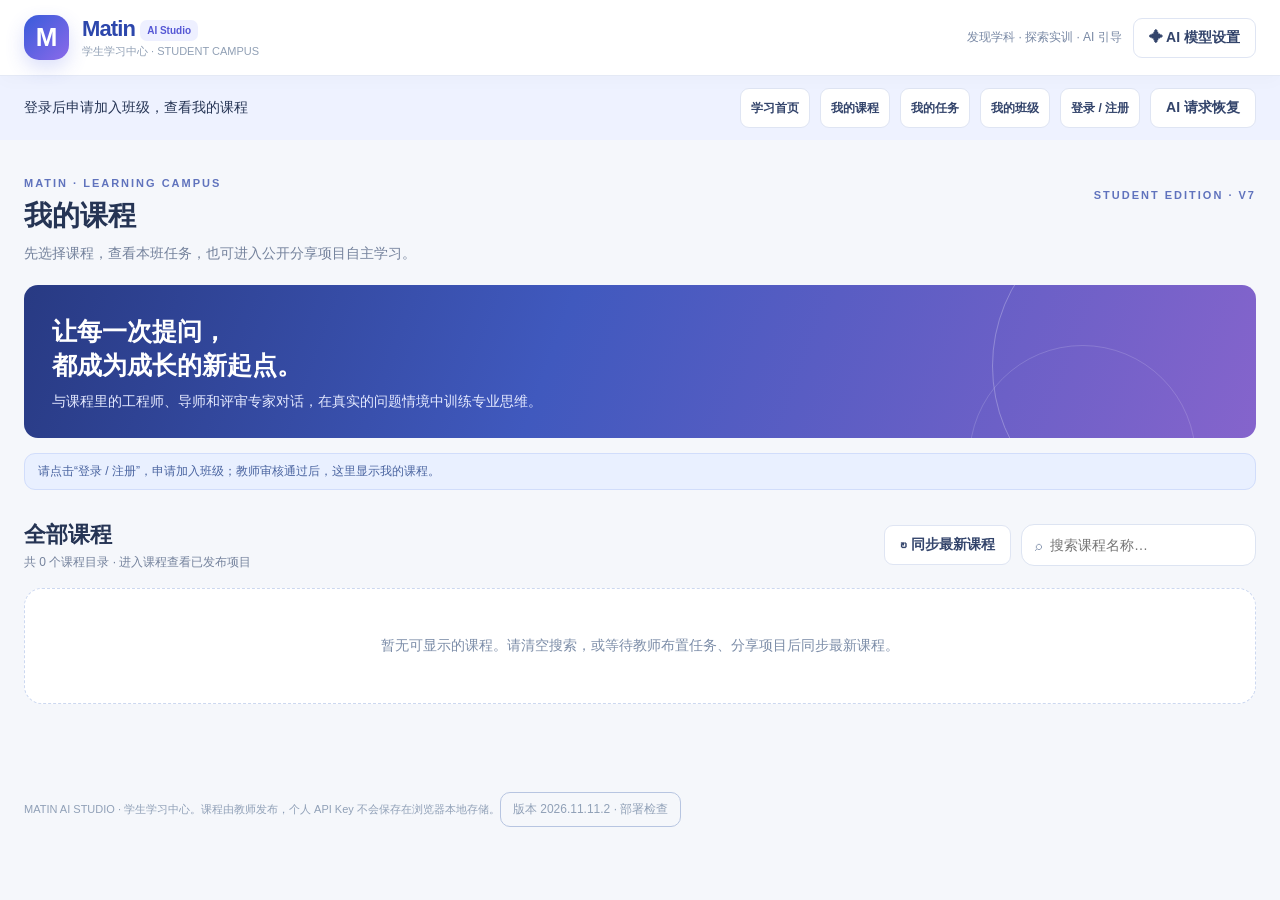
==== commit df251d6d: "500MB视频与节点资料学习" ====
--- a/index.html
+++ b/index.html
@@ -57,9 +57,9 @@
  .chat-shell>.chat-form{padding:12px}
 }
 </style>
-<meta name="matin-release" content="2026.11.08.4">
-<link rel="stylesheet" href="./matin-interface.css?v=2026.11.08.4">
-<script defer src="./matin-interface.js?v=2026.11.08.4"></script>
+<meta name="matin-release" content="2026.11.11.2">
+<link rel="stylesheet" href="./matin-interface.css?v=2026.11.11.2">
+<script defer src="./matin-interface.js?v=2026.11.11.2"></script>
 </head>
 <body>
 <header class="header"><a href="./index.html" class="brand"><div class="brand-icon">M</div><div><strong>Matin <small>AI Studio</small></strong><div class="brand-sub">学生学习中心 · STUDENT CAMPUS</div></div></a><div class="header-right"><span class="header-note">发现学科 · 探索实训 · AI 引导</span><button class="btn" type="button" id="settings-open">✦ AI 模型设置</button></div></header>
@@ -79,28 +79,29 @@
 <div id="settings-modal" class="modal-layer hidden" role="dialog" aria-modal="true" aria-labelledby="settings-title"><div class="modal"><h2 id="settings-title">✦ 连接 AI 导师</h2><p>登录并通过入班审核后，可自动使用班级 AI。也可选择个人模型，或使用离线剧本。</p><div class="field"><label for="provider">选择 AI 服务</label><select id="provider"><option value="offline">离线剧本（免费，不调用 AI）</option><option value="gemini">Google Gemini · 自带 API Key</option><option value="deepseek">DeepSeek · 自带 API Key</option><option value="qwen">通义千问 · 自带 API Key</option><option value="classroom_auto">班级 AI · 按账号自动接入（推荐）</option><option value="classroom">独立旧版后台 · 访问码（高级）</option><option value="custom">自定义 OpenAI 兼容接口</option></select></div><div id="api-fields"><div class="field"><label for="api-model">模型名称</label><input id="api-model" type="text" placeholder="gemini-3.5-flash-lite" /></div><div class="field"><label for="api-key">临时 API Key（不会持久存储）</label><input id="api-key" type="password" autocomplete="off" placeholder="粘贴你自己的密钥" /></div><div class="field hidden" id="custom-wrap"><label for="custom-url">API Base URL</label><input id="custom-url" type="url" placeholder="https://provider.example/v1" /></div></div><p id="class-auto-note" class="hidden">在班级任务中自动确认使用权限，无需填写地址、访问码或个人密钥。请先完成邮箱验证及入班审核；结课后停止接入。公开项目须属于已加入的教学中班级；多个班级时按班级名称优先归入首个符合条件的班级。</p><div id="class-fields" class="hidden"><div class="field"><label for="class-url">教师后台地址</label><input id="class-url" type="url" placeholder="https://your-matin-api.onrender.com" /></div><div class="field"><label for="class-code">课堂访问码</label><input id="class-code" type="password" autocomplete="off" placeholder="向教师索取" /></div></div><div class="modal-footer"><button type="button" class="btn" id="settings-cancel">取消</button><button type="button" class="btn" id="settings-test">测试连接</button><button type="button" class="btn primary" id="settings-save">保存设置</button></div></div></div>
 <div id="toast" class="toast hidden" role="status"></div>
 <script src="./matin-config.js"></script>
-<script src="./matin-math.js?v=2026.11.08.4"></script>
-<script src="./matin-pedagogy.js?v=2026.11.08.4"></script>
-<script src="./matin-long-context.js?v=2026.11.08.4"></script>
-<script src="./matin-stage-feedback.js?v=2026.11.08.4"></script>
-<script src="./matin-formula-input.js?v=2026.11.08.4"></script>
-<script src="./matin-class-ai.js?v=2026.11.08.4"></script>
-<script src="./matin-teaching-files.js?v=2026.11.08.4"></script>
-<script src="./matin-student.js?v=2026.11.08.4"></script>
-<script src="./matin-student-account.js?v=2026.11.08.4"></script>
-<script src="./matin-report-drafts.js?v=2026.11.08.4"></script>
+<script src="./matin-math.js?v=2026.11.11.2"></script>
+<script src="./matin-pedagogy.js?v=2026.11.11.2"></script>
+<script src="./matin-long-context.js?v=2026.11.11.2"></script>
+<script src="./matin-stage-feedback.js?v=2026.11.11.2"></script>
+<script src="./matin-formula-input.js?v=2026.11.11.2"></script>
+<script src="./matin-class-ai.js?v=2026.11.11.2"></script>
+<script src="./matin-material-learning.js?v=2026.11.11.2"></script>
+<script src="./matin-teaching-files.js?v=2026.11.11.2"></script>
+<script src="./matin-student.js?v=2026.11.11.2"></script>
+<script src="./matin-student-account.js?v=2026.11.11.2"></script>
+<script src="./matin-report-drafts.js?v=2026.11.11.2"></script>
 <script src="matin-report-files.js?v=20261029"></script>
-<script src="./matin-task-reports.js?v=2026.11.08.4"></script>
-<script src="./matin-tasks.js?v=2026.11.08.4"></script>
-<script src="./matin-student-review-notice.js?v=2026.11.08.4"></script>
-<script src="./matin-task-edit.js?v=2026.11.08.4"></script>
-<script src="./matin-learning-sync.js?v=2026.11.08.4"></script>
-<script src="./matin-student-home.js?v=2026.11.08.4"></script>
-<script src="./matin-student-pages.js?v=2026.11.08.4"></script>
-<script src="./matin-student-notifications.js?v=2026.11.08.4"></script>
-<script src="./matin-gradebook.js?v=2026.11.08.4"></script>
-<link rel="stylesheet" href="./matin-student-growth.css?v=2026.11.08.4">
-<script src="./matin-student-growth.js?v=2026.11.08.4"></script>
+<script src="./matin-task-reports.js?v=2026.11.11.2"></script>
+<script src="./matin-tasks.js?v=2026.11.11.2"></script>
+<script src="./matin-student-review-notice.js?v=2026.11.11.2"></script>
+<script src="./matin-task-edit.js?v=2026.11.11.2"></script>
+<script src="./matin-learning-sync.js?v=2026.11.11.2"></script>
+<script src="./matin-student-home.js?v=2026.11.11.2"></script>
+<script src="./matin-student-pages.js?v=2026.11.11.2"></script>
+<script src="./matin-student-notifications.js?v=2026.11.11.2"></script>
+<script src="./matin-gradebook.js?v=2026.11.11.2"></script>
+<link rel="stylesheet" href="./matin-student-growth.css?v=2026.11.11.2">
+<script src="./matin-student-growth.js?v=2026.11.11.2"></script>
 <script>
 (()=>{'use strict';
 const $=id=>document.getElementById(id);const esc=s=>String(s??'').replace(/[&<>"']/g,c=>({'&':'&amp;','<':'&lt;','>':'&gt;','"':'&quot;',"'":'&#39;'}[c]));
@@ -117,7 +118,7 @@
 let courses=[],category='全部',search='',active=null,runNode=null,visited=[],messages=[],evalResult=null,completion=false,busy=false,evalBusy=false,controller=null,visitId=0,evaluationController=null,evaluations=[],pendingRequest='',saveFailed=false,activeLearningKey=null;
 const safeText=(v,limit=12000)=>typeof v==='string'?v.slice(0,limit):'';
 function normalize(raw){if(!raw||typeof raw!=='object'||!Array.isArray(raw.nodes)||!raw.nodes.length||raw.nodes.length>50)return null;
-const nodes=raw.nodes.filter(n=>n&&typeof n==='object').slice(0,50).map((n,i)=>({id:safeText(n.id,100)||'node-'+i,name:safeText(n.name,150)||'任务阶段',roleName:safeText(n.roleName,150)||'AI 导师',persona:safeText(n.persona,1200),context:safeText(n.context,2500),studentTask:safeText(n.studentTask,1800),greeting:safeText(n.greeting,1800),rubric:safeText(n.rubric,2500),hints:safeText(n.hints,1800),...(typeof n.preparation==='string'?{preparation:safeText(n.preparation,2500)}:{}),...(typeof n.guideSteps==='string'?{guideSteps:safeText(n.guideSteps,2500)}:{}),...(typeof n.workedExample==='string'?{workedExample:safeText(n.workedExample,4000)}:{}),keywords:safeText(n.keywords,500),scriptRules:safeText(n.scriptRules,4000),passScore:Math.max(0,Math.min(100,Number(n.passScore)||75)),...(typeof n.learningMode==='string'?{learningMode:MatinPedagogy.mode(n),passScore:MatinPedagogy.threshold(n)}:{}),...(typeof n.requiredPoints==='string'?{requiredPoints:safeText(n.requiredPoints,15000)}:{}),...(typeof n.extensionPoints==='string'?{extensionPoints:safeText(n.extensionPoints,15000)}:{})}));
+const nodes=raw.nodes.filter(n=>n&&typeof n==='object').slice(0,50).map((n,i)=>({...(n.materials?.length?{materials:MatinMaterialLearning.normalize(n.materials)}:{}),id:safeText(n.id,100)||'node-'+i,name:safeText(n.name,150)||'任务阶段',roleName:safeText(n.roleName,150)||'AI 导师',persona:safeText(n.persona,1200),context:safeText(n.context,2500),studentTask:safeText(n.studentTask,1800),greeting:safeText(n.greeting,1800),rubric:safeText(n.rubric,2500),hints:safeText(n.hints,1800),...(typeof n.preparation==='string'?{preparation:safeText(n.preparation,2500)}:{}),...(typeof n.guideSteps==='string'?{guideSteps:safeText(n.guideSteps,2500)}:{}),...(typeof n.workedExample==='string'?{workedExample:safeText(n.workedExample,4000)}:{}),keywords:safeText(n.keywords,500),scriptRules:safeText(n.scriptRules,4000),passScore:Math.max(0,Math.min(100,Number(n.passScore)||75)),...(typeof n.learningMode==='string'?{learningMode:MatinPedagogy.mode(n),passScore:MatinPedagogy.threshold(n)}:{}),...(typeof n.requiredPoints==='string'?{requiredPoints:safeText(n.requiredPoints,15000)}:{}),...(typeof n.extensionPoints==='string'?{extensionPoints:safeText(n.extensionPoints,15000)}:{})}));
 const ids=new Set(nodes.map(n=>n.id));const edges=(Array.isArray(raw.edges)?raw.edges:[]).slice(0,150).filter(e=>e&&ids.has(e.from)&&ids.has(e.to)).map((e,i)=>({id:safeText(e.id,100)||'edge-'+i,from:e.from,to:e.to,condition:['always','keyword','score_gte','score_lt'].includes(e.condition)?e.condition:'always',keyword:safeText(e.keyword,100),label:safeText(e.label,120)}));
 return {...(raw.teachingFiles?.length?{teachingFiles:MatinTeachingFiles.normalize(raw.teachingFiles,false)}:{}),id:safeText(raw.id,120)||'course-'+Math.random().toString(36).slice(2),title:safeText(raw.title,150)||'未命名课程',category:safeText(raw.category,90)||'未分类',desc:safeText(raw.desc,1500),objective:safeText(raw.objective,1800),nodes,edges,startNodeId:ids.has(raw.startNodeId)?raw.startNodeId:nodes[0].id};}
 async function loadCatalog({refreshMembership=false}={}){
@@ -289,8 +290,10 @@
 if(taskReadOnly()){$('run-review-notice').hidden=false;$('run-review-notice').textContent='已结束教学 · 只读。可查看与导出记录，如需补交请联系教师重新开放教学。本机未同步内容仍保留。';$('submit-task-report').hidden=true;for(const id of ['send-button','evaluate-button','chat-input','restart-run','learning-hint'])$(id).disabled=true;}
 }
 function renderRuntime(){
-MatinTeachingFiles.render($('student-teaching-files'),active?.teachingFiles,{context:{project_id:active?.id,task_id:activeTask?.id}});
-$('open-teaching-files').hidden=!active?.teachingFiles?.length;$('open-teaching-files').textContent='教学资料（'+(active?.teachingFiles?.length||0)+'）↓';$('open-teaching-files').onclick=()=>{$('student-teaching-files').scrollIntoView({block:'center'});$('student-teaching-files').querySelector('button')?.focus({preventScroll:true});};
+MatinMaterialLearning.student($('stage-details'),active,runNode,activeTask);
+const extraFiles=(active?.teachingFiles||[]).filter(f=>!runNode?.materials?.some(r=>r.fileId===f.id));
+MatinTeachingFiles.render($('student-teaching-files'),extraFiles,{context:{project_id:active?.id,task_id:activeTask?.id}});
+$('open-teaching-files').hidden=!extraFiles.length;$('open-teaching-files').textContent='其他教学资料（'+extraFiles.length+'）↓';$('open-teaching-files').onclick=()=>{$('student-teaching-files').scrollIntoView({block:'center'});$('student-teaching-files').querySelector('button')?.focus({preventScroll:true});};
 MatinLongContext.status('long-context-status',$('chat-form'),{system:promptFor(runNode,active),history:aiHistory(),busy:busy||evalBusy,readOnly:taskReadOnly()||completion||config.provider==='offline',retry:()=>sendMessage(true)});
 renderReviewState();$('learning-guide').hidden=taskReadOnly()||completion;MatinPedagogy.renderGuide($('learning-guide'),runNode,{key:active.id+':'+runNode.id+':'+visitId,disabled:taskReadOnly()||busy||evalBusy||completion,onHelp:requestLearningHint});MatinPedagogy.renderGoals($('run-stage-goals'),runNode);$('learning-hint').disabled=taskReadOnly()||busy||evalBusy||completion;$('run-project-title').textContent=active.title;$('run-subject').textContent=active.category+' · '+active.objective;$('run-node-name').textContent=runNode.name;$('run-student-task').textContent=runNode.studentTask;$('run-role-name').textContent=runNode.roleName;$('run-role-persona').textContent=runNode.persona;$('run-model-tag').textContent=config.provider==='offline'?'离线剧本体验':['classroom','classroom_auto'].includes(config.provider)?'教师班级 AI':'AI 模型 · '+(config.model||defaults[config.provider]||config.provider);
 if(activeTask){$('run-project-title').textContent=activeTask.title;$('run-subject').textContent='项目：'+active.title+' · '+activeTask.class_name+' · 班级任务';}
@@ -337,7 +340,7 @@
  if(activeTask&&$('chat-input').value.trim())return notify('输入框内还有未发送的回答，请先发送或清空，再完成学习。');
  if(activeTask&&window.MatinLearningSync.hasConflict?.())return notify('请先处理多设备学习记录冲突，再完成学习并提交报告。');
  if(branchChoices().length||!await prepareTransition(null))return;
- completion=true;rememberProgress();post('system',activeTask?'已完成本次学习。请在报告窗口整理总结与附件，再确认提交给教师。':'已结束本次学习，可以导出个人学习报告。这不是正式成绩证明。','学习路线');renderRuntime();$('run-stage-position').focus({preventScroll:true});
+ completion=true;rememberProgress();if(activeTask&&active.nodes.some(n=>n.materials?.some(r=>r.required))){await MatinLearningSync.flush();if(MatinLearningSync.hasPending()){completion=false;rememberProgress();notify('学习完成状态尚未同步，请检查网络并重试。');return;}}post('system',activeTask?'已完成本次学习。请在报告窗口整理总结与附件，再确认提交给教师。':'已结束本次学习，可以导出个人学习报告。这不是正式成绩证明。','学习路线');renderRuntime();$('run-stage-position').focus({preventScroll:true});
  const submit=$('submit-task-report');if(!submit.hidden&&!submit.disabled)submit.click();
 }
 let transitionPending=false;
@@ -346,6 +349,8 @@
  transitionPending=true;const generation=visitId,node=runNode,owner=window.MatinStudent?.userId;
  const valid=()=>generation===visitId&&runNode===node&&owner===window.MatinStudent?.userId&&!taskReadOnly()&&!completion;
  try{
+  if(activeTask&&node.materials?.some(r=>r.required)&&!await MatinMaterialLearning.gate(activeTask.id,node.id)){notify('请先完成本节点必学资料，或检查资料进度是否同步。');return false;}
+  if(!valid())return false;
   if(config.provider==='offline'){notify('离线模式未生成 AI 反馈；已保留学习记录。');return valid()&&branchAllowed(edge);}
   const fingerprint=await MatinLongContext.fingerprint(stageAnswerList());if(!valid()||busy||evalBusy)return false;
   if(evalResult?.evidenceComplete&&evalResult.answerFingerprint===fingerprint)return branchAllowed(edge);
@@ -358,7 +363,7 @@
    outcome=await evaluate();if(!valid())return false;
   }
   return false;
- }finally{transitionPending=false;}
+ }catch(e){notify(e.message);return false;}finally{transitionPending=false;}
 }
 function focusStageActions(){document.querySelector('.stage-actions').scrollIntoView({block:'center',behavior:'instant'});$('run-stage-position').focus({preventScroll:true});}
 
@@ -409,12 +414,13 @@
 $('run-branches').addEventListener('click',e=>{if(e.target.id==='next-view-report')$('run-review-report').click();});
 window.addEventListener('matin-student-tasks-changed',()=>{if(active){if(taskReadOnly())freezeTeaching();else {renderReviewState();renderBranches();}}});
 window.addEventListener('matin-class-ended',e=>{if(activeTask?.id===e.detail.taskId){activeTask={...activeTask,class_ended_at:true};freezeTeaching();}});
-$('submit-task-report').addEventListener('click',()=>{
+$('submit-task-report').addEventListener('click',async()=>{
  if(taskReadOnly())return notify('班级已结束教学，不能继续提交报告。');
  if(!activeTask||!active||busy||evalBusy)return notify('请等待当前回答或评价完成后再提交。');
  if(window.MatinLearningSync.hasConflict?.())return notify('请先处理多设备学习记录冲突，选择要继续的版本后再提交报告。');
  if($('chat-input').value.trim())return notify('输入框内还有未发送的回答，请先发送或清空，再提交报告。');
  rememberProgress();
+ if(active.nodes.some(n=>n.materials?.some(r=>r.required))){if(!completion)return notify('请先完成各节点必学资料和学习任务，再提交报告。');await MatinLearningSync.flush();if(MatinLearningSync.hasPending())return notify('学习记录尚未同步，请先重试同步。');}
  const report={project_id:active.id,project_title:active.title,node_id:runNode.id,nodes:active.nodes.map(n=>({id:n.id,name:n.name})),visited:[...new Set(visited)],
   messages:messages.map(m=>({role:m.role,text:m.text,sender:m.sender,node_id:m.nodeId,at:m.at})),
   evaluations:evaluations.map(e=>({node_id:e.nodeId,result:JSON.parse(JSON.stringify(e.result))})),completion,summary:''};
@@ -450,7 +456,7 @@
 Promise.resolve(window.MatinStudent?.ready(studentRefresh)).then(loadCatalog).catch(e=>notify('学生账号初始化失败：'+e.message));
 })();
 </script>
-<script src="./matin-release-info.js?v=2026.11.08.4"></script>
-<script src="./matin-release.js?v=2026.11.08.4"></script>
+<script src="./matin-release-info.js?v=2026.11.11.2"></script>
+<script src="./matin-release.js?v=2026.11.11.2"></script>
 </body>
 </html>
